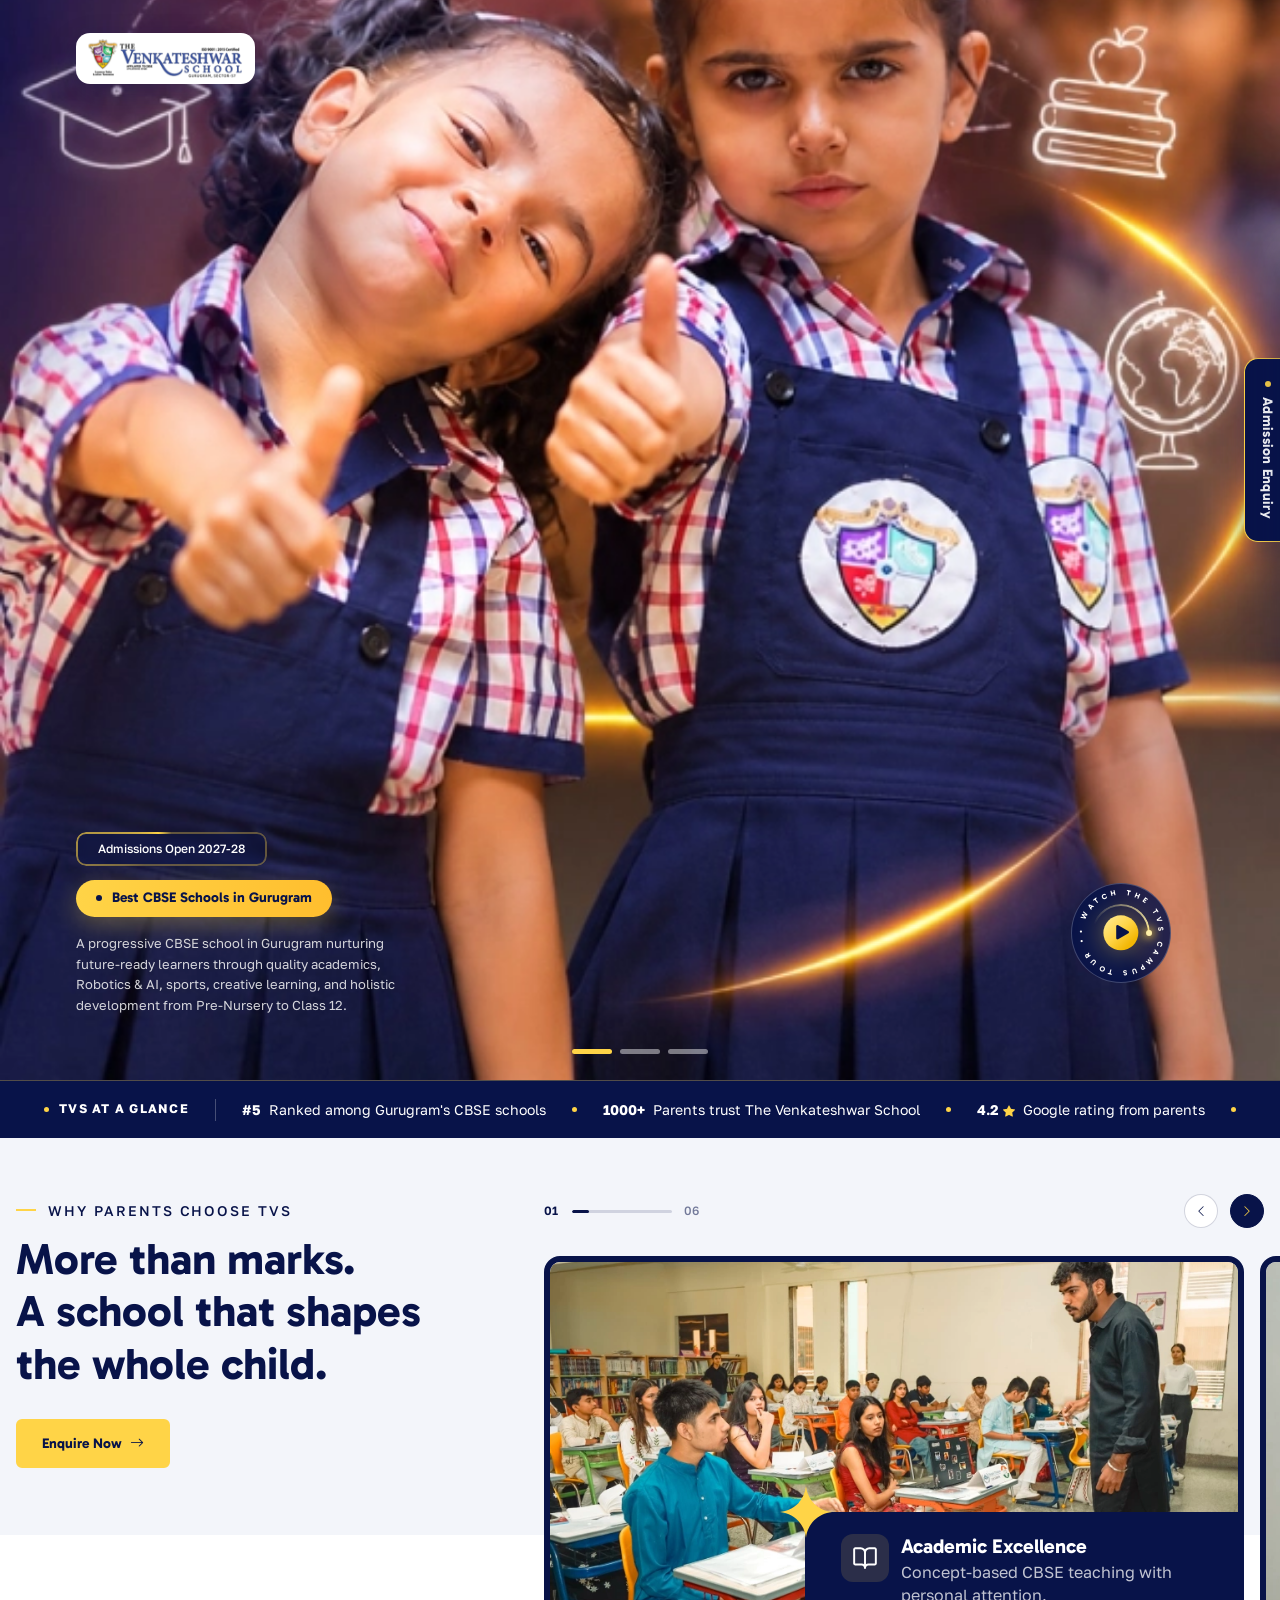
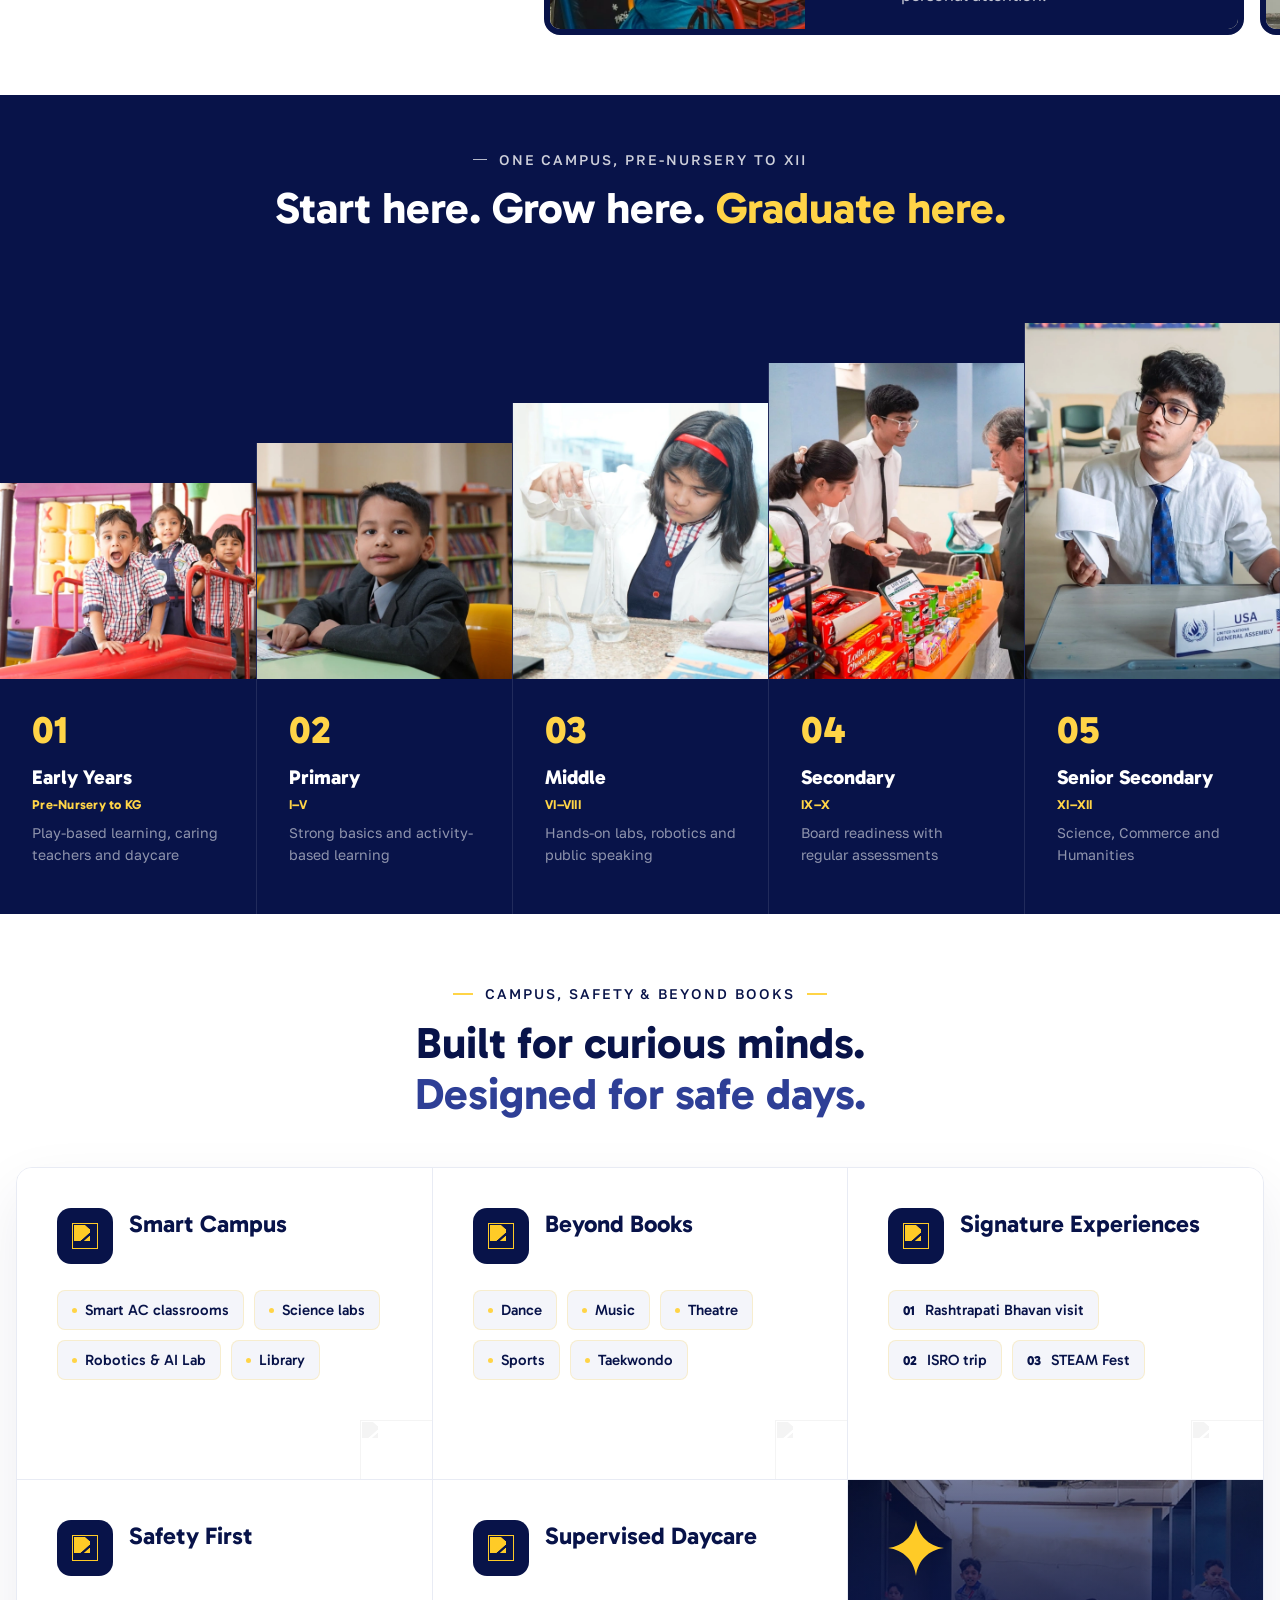
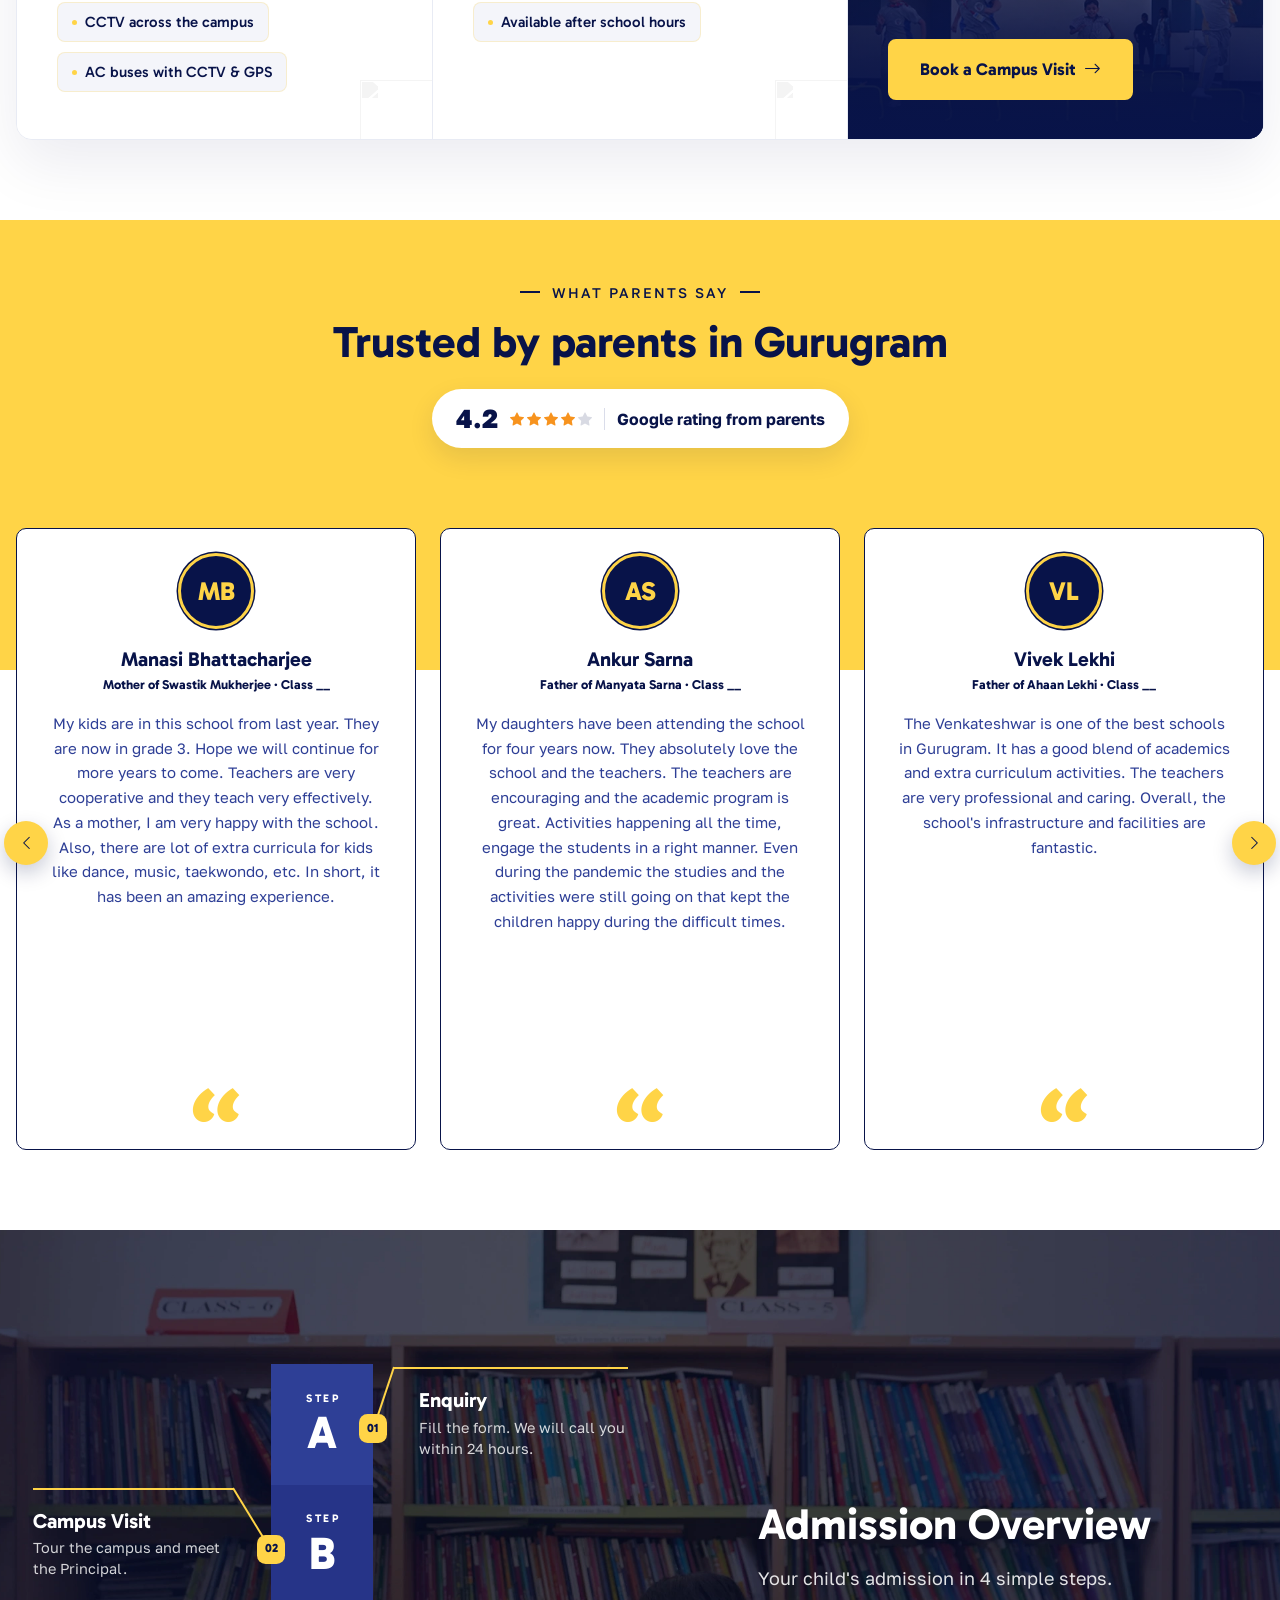
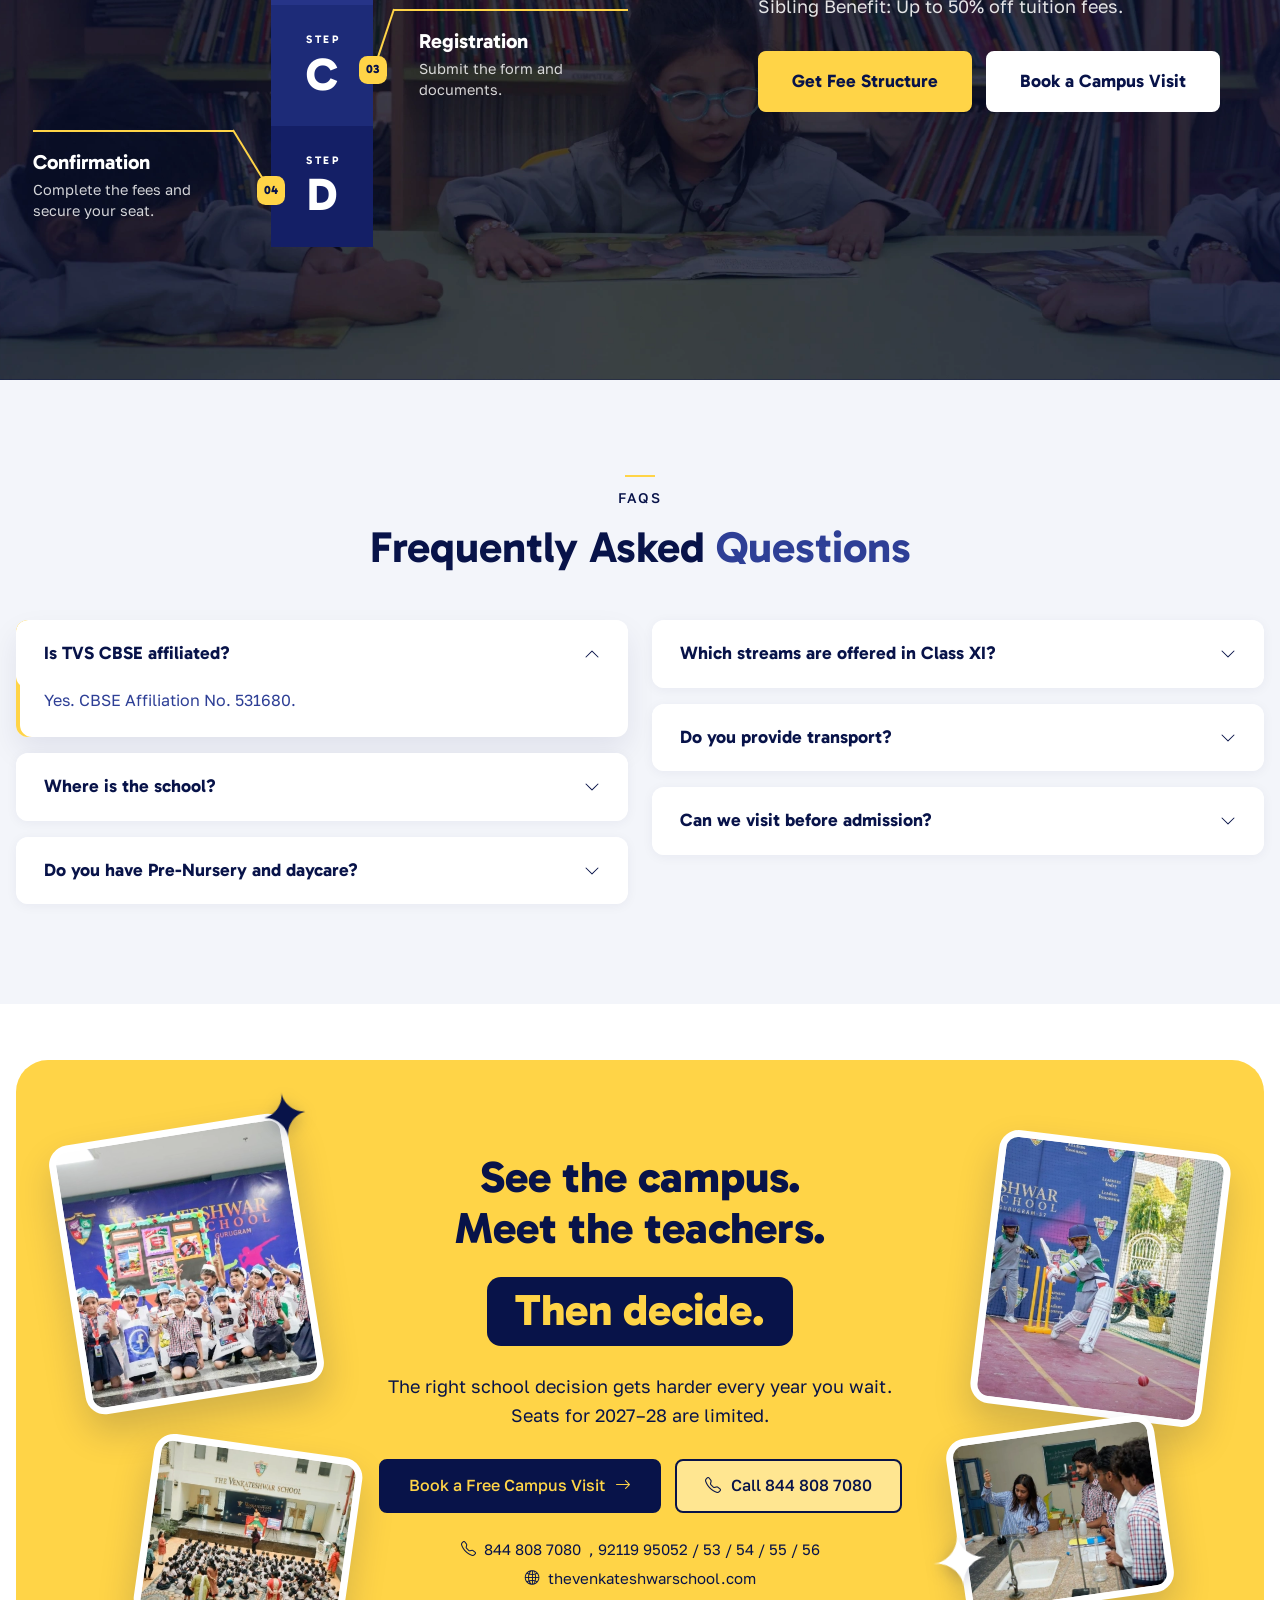
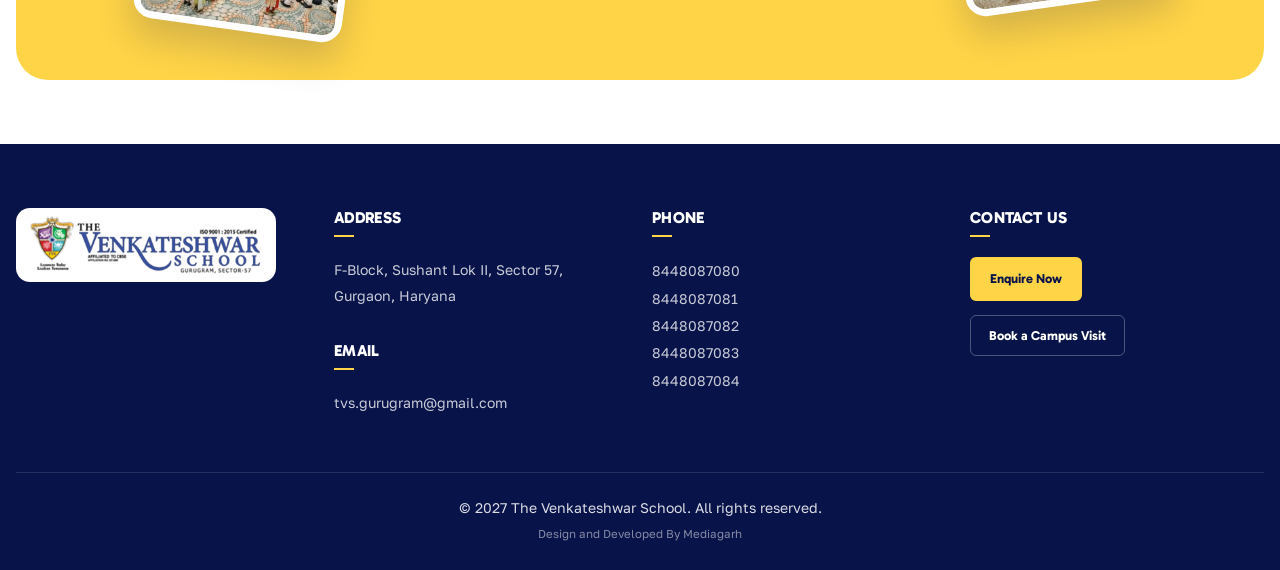
==== index.html @ 8dba1815 "add new changes" ====
<!doctype html>
<html lang="en">
  <head>
    <meta charset="UTF-8" />
    <meta name="viewport" content="width=device-width, initial-scale=1" />

    <!-- ===================== PRIMARY SEO ===================== -->
    <title>Venkateshwar Global School | Pre-Nursery to Class XII | Delhi</title>
    <meta
      name="description"
      content="Venkateshwar Global School offers holistic CBSE education from Pre-Nursery to Class XII in Delhi. World-class campus, experienced faculty, robotics lab, sports, arts and smart classrooms."
    />
    <meta
      name="keywords"
      content="Venkateshwar Global School, CBSE school Delhi, best school Delhi, pre-nursery to class 12, robotics lab school, admission 2025, top school Delhi NCR"
    />
    <meta name="author" content="Venkateshwar Global School" />
    <meta name="robots" content="index, follow" />
    <link rel="canonical" href="https://www.venkateshwarglobalschool.com/" />

    <!-- ===================== OPEN GRAPH (Facebook / WhatsApp / LinkedIn) ===================== -->
    <meta property="og:type" content="website" />
    <meta property="og:site_name" content="Venkateshwar Global School" />
    <meta property="og:title" content="Venkateshwar Global School | Pre-Nursery to Class XII | Delhi" />
    <meta
      property="og:description"
      content="Give your child the best start. Holistic CBSE education, world-class campus and caring teachers — Pre-Nursery to Class XII."
    />
    <meta property="og:url" content="https://www.venkateshwarglobalschool.com/" />
    <meta property="og:image" content="https://www.venkateshwarglobalschool.com/images/og-image.jpg" />
    <meta property="og:image:width" content="1200" />
    <meta property="og:image:height" content="630" />
    <meta property="og:image:alt" content="Venkateshwar Global School campus" />
    <meta property="og:locale" content="en_IN" />

    <!-- ===================== TWITTER CARD ===================== -->
    <meta name="twitter:card" content="summary_large_image" />
    <meta name="twitter:title" content="Venkateshwar Global School | Pre-Nursery to Class XII | Delhi" />
    <meta
      name="twitter:description"
      content="Give your child the best start. Holistic CBSE education, world-class campus and caring teachers — Pre-Nursery to Class XII."
    />
    <meta name="twitter:image" content="https://www.venkateshwarglobalschool.com/images/og-image.jpg" />
    <meta name="twitter:image:alt" content="Venkateshwar Global School campus" />

    <!-- ===================== FAVICON ===================== -->
    <link rel="icon" type="image/x-icon" href="images/favicon.ico" />
    <link rel="shortcut icon" type="image/x-icon" href="images/favicon.ico" />
    <link rel="apple-touch-icon" href="images/favicon.ico" />

    <!-- ===================== THEME & APP META ===================== -->
    <meta name="theme-color" content="#081349" />
    <meta name="msapplication-TileColor" content="#081349" />
    <meta name="application-name" content="Venkateshwar Global School" />

    <!-- ===================== STRUCTURED DATA (JSON-LD) ===================== -->
    <script type="application/ld+json">
      {
        "@context": "https://schema.org",
        "@type": "School",
        "name": "Venkateshwar Global School",
        "description": "Holistic CBSE education from Pre-Nursery to Class XII in Delhi with world-class campus, experienced faculty and modern facilities.",
        "url": "https://www.venkateshwarglobalschool.com/",
        "logo": "https://www.venkateshwarglobalschool.com/images/logo.svg",
        "image": "https://www.venkateshwarglobalschool.com/images/og-image.jpg",
        "address": {
          "@type": "PostalAddress",
          "addressLocality": "Delhi",
          "addressRegion": "Delhi",
          "addressCountry": "IN"
        },
        "telephone": "+918448087080",
        "sameAs": []
      }
    </script>

    <link href="https://cdn.jsdelivr.net/npm/bootstrap@5.3.3/dist/css/bootstrap.min.css" rel="stylesheet" />
    <link href="https://cdn.jsdelivr.net/npm/bootstrap-icons@1.11.3/font/bootstrap-icons.min.css" rel="stylesheet" />
    <link href="https://cdn.jsdelivr.net/npm/swiper@11.1.14/swiper-bundle.min.css" rel="stylesheet" />
    <link
      href="https://fonts.googleapis.com/css2?family=Gabarito:wght@400;500;600;700;800&family=Golos+Text:wght@400;500;600;700&display=swap"
      rel="stylesheet"
    />
    <link rel="stylesheet" href="css/style.css" />
  </head>
  <body>
    <!-- =========================================================
     HERO
========================================================== -->
    <section class="hero" id="top">
      <div class="hero-stage">
        <!-- background slider : fade + zoom-out -->
        <div class="swiper hero-swiper">
          <div class="swiper-wrapper">
            <div class="swiper-slide">
              <picture>
                <source media="(max-width: 991px)" srcset="images/mobile-img-1.webp" />
                <img
                  class="hero-slide-img"
                  src="images/slider-img-1-hero.webp"
                  alt="Two smiling students giving a thumbs up"
                  fetchpriority="high"
                />
              </picture>
            </div>
            <div class="swiper-slide">
              <picture>
                <source media="(max-width: 991px)" srcset="images/mobile-img-2.webp" />
                <img
                  class="hero-slide-img"
                  src="images/slider-img-2-hero.webp"
                  alt="Students learning in the classroom"
                />
              </picture>
            </div>
            <div class="swiper-slide">
              <picture>
                <source media="(max-width: 991px)" srcset="images/mobile-img-3.webp" />
                <img class="hero-slide-img" src="images/slider-img-3-hero.webp" alt="Students on the school campus" />
              </picture>
            </div>
          </div>
        </div>
        <!-- logo -->
        <a href="#top" class="hero-logo" aria-label="The Venkateshwar School">
          <img src="images/logo.svg" alt="The Venkateshwar School, Gurugram Sector 57" />
        </a>

        <!-- fixed play button : rotating text + rotating gold orbit ring -->
        <button
          type="button"
          class="hero-watch"
          data-bs-toggle="modal"
          data-bs-target="#tourModal"
          aria-label="Watch the TVS campus tour"
        >
          <svg class="hero-watch-ring" viewBox="0 0 150 150" aria-hidden="true">
            <defs><path id="watchPath" d="M75 75m-58 0a58 58 0 1 1 116 0a58 58 0 1 1 -116 0" /></defs>
            <text>
              <textPath href="#watchPath" textLength="354" lengthAdjust="spacing">
                • WATCH THE TVS CAMPUS TOUR •
              </textPath>
            </text>
          </svg>
          <span class="hero-watch-orbit" aria-hidden="true"></span>
          <span class="hero-watch-btn"><i class="bi bi-play-fill"></i></span>
        </button>

        <div class="hero-inner">
          <!-- slider indicators -->
          <div class="hero-dots" aria-label="Slider indicators"></div>

          <!-- fixed content (never changes) -->
          <div class="hero-fixed">
            <span class="hero-adm">Admissions Open 2027-28</span>
            <h1 class="hero-badge"><i></i>Best CBSE Schools in Gurugram</h1>
            <script>
              (function () {
                var params = new URLSearchParams(window.location.search);
                var keyword = params.get('utm_keyword');
                if (keyword) {
                  document.querySelector('.hero-badge').textContent = decodeURIComponent(keyword);
                }
              })();
            </script>
            <p class="hero-para">
              A progressive CBSE school in Gurugram nurturing future-ready learners through quality academics, Robotics
              &amp; AI, sports, creative learning, and holistic development from Pre-Nursery to Class 12.
            </p>
          </div>
        </div>

        <!-- enquiry form : fixed side panel on desktop, navy-bg block on mobile (outside hero-stage) -->
      </div>

      <!-- enquiry form -->
      <div class="px-3 px-lg-0 pb-4 pb-lg-0">
        <aside class="enq" id="enq" aria-label="Admission enquiry">
          <button type="button" class="enq-tab" id="enqTab" aria-expanded="false" aria-controls="enqPanel">
            Admission Enquiry
          </button>
          <div class="enq-panel" id="enqPanel">
            <h2 class="enq-title">Admission Enquiry</h2>
            <p class="enq-sub">Admissions open for 2027-28. We will call you within 24 hours.</p>
            <form class="enq-form" id="enqForm">
              <label class="visually-hidden" for="eName">Parent's name</label>
              <input
                id="eName"
                name="name"
                type="text"
                class="enq-input"
                placeholder="Parent's name"
                autocomplete="name"
                required
              />
              <label class="visually-hidden" for="ePhone">Mobile number</label>
              <input
                id="ePhone"
                name="phone"
                type="tel"
                class="enq-input"
                placeholder="Mobile number"
                inputmode="numeric"
                pattern="[0-9]{10}"
                maxlength="10"
                autocomplete="tel-national"
                required
              />
              <label class="visually-hidden" for="eEmail">Email</label>
              <input
                id="eEmail"
                name="email"
                type="email"
                class="enq-input"
                placeholder="Email (optional)"
                autocomplete="email"
              />
              <label class="visually-hidden" for="eClass">Class applying for</label>
              <select id="eClass" name="class" class="enq-input" required>
                <option value="" selected disabled>Class applying for</option>
                <option>Pre-Nursery</option>
                <option>Nursery</option>
                <option>KG</option>
                <option>Class I–V</option>
                <option>Class VI–VIII</option>
                <option>Class IX–X</option>
                <option>Class XI–XII</option>
              </select>
              <button type="submit" class="btn btn-lp enq-submit">
                Submit Enquiry <i class="bi bi-arrow-right"></i>
              </button>
              <p class="enq-msg" id="enqMsg" hidden>Thank you! Our team will call you shortly.</p>
            </form>
          </div>
        </aside>
      </div>

      <!-- TVS at a glance bar -->
      <div class="hero-glance">
        <div class="glance-track">
          <ul class="glance-list">
            <li class="g-label"><i class="g-dot"></i>TVS at a glance</li>
            <li class="g-sep" aria-hidden="true"></li>
            <li><b>#5</b> Ranked among Gurugram's CBSE schools</li>
            <li class="g-dot" aria-hidden="true"></li>
            <li><b>1000+</b> Parents trust The Venkateshwar School</li>
            <li class="g-dot" aria-hidden="true"></li>
            <li>
              <b>4.2 <i class="bi bi-star-fill"></i></b> Google rating from parents
            </li>
            <li class="g-dot" aria-hidden="true"></li>
          </ul>
          <ul class="glance-list glance-clone" aria-hidden="true">
            <li class="g-label"><i class="g-dot"></i>TVS at a glance</li>
            <li class="g-sep"></li>
            <li><b>#5</b> Ranked among Gurugram's CBSE schools</li>
            <li class="g-dot"></li>
            <li><b>1000+</b> Parents trust The Venkateshwar School</li>
            <li class="g-dot"></li>
            <li>
              <b>4.2 <i class="bi bi-star-fill"></i></b> Google rating from parents
            </li>
            <li class="g-dot"></li>
          </ul>
        </div>
      </div>
    </section>

    <section class="why-sec overflow-hidden">
      <div class="lp-container">
        <div class="row g-0 why-row">
          <div class="col-12 why-text-col">
            <span class="eyebrow">Why parents choose TVS</span>
            <h2 class="why-title">
              More than marks.<br />A school that shapes<br class="d-none d-lg-block" />
              the whole child.
            </h2>
            <a href="#enquire" class="btn btn-lp" data-open-enq>Enquire Now <i class="bi bi-arrow-right"></i></a>
          </div>

          <div class="col-12 why-slider-col">
            <div class="why-controls">
              <div class="why-progress">
                <span class="cur" id="whyCur">01</span>
                <span class="pg-track"><span class="pg-fill" id="whyFill"></span></span>
                <span class="tot" id="whyTot">06</span>
              </div>
              <div class="why-arrows">
                <button class="why-arrow prev" aria-label="Previous"><i class="bi bi-chevron-left"></i></button>
                <button class="why-arrow next" aria-label="Next"><i class="bi bi-chevron-right"></i></button>
              </div>
            </div>

            <div class="swiper why-swiper">
              <div class="swiper-wrapper">
                <div class="swiper-slide">
                  <article class="why-card">
                    <img src="images/slider-img-1.webp" class="bg-img-slider" alt="Academic Excellence" />
                    <div class="why-cap">
                      <img src="images/Sparkle.svg" alt="" class="why-sparkle" aria-hidden="true" />
                      <span class="why-ico"><img src="images/slider-icon-1.svg" alt="" /></span>
                      <div>
                        <h3>Academic Excellence</h3>
                        <p>Concept-based CBSE teaching with personal attention.</p>
                      </div>
                    </div>
                  </article>
                </div>

                <div class="swiper-slide">
                  <article class="why-card">
                    <img src="images/slider-img-2.webp" class="bg-img-slider" alt="Experiential Learning" />
                    <div class="why-cap">
                      <img src="images/Sparkle.svg" alt="" class="why-sparkle" aria-hidden="true" />
                      <span class="why-ico"><img src="images/slider-icon-2.svg" alt="" /></span>
                      <div>
                        <h3>Experiential Learning</h3>
                        <p>Labs, science fairs and trips to ISRO and Rashtrapati Bhavan.</p>
                      </div>
                    </div>
                  </article>
                </div>

                <div class="swiper-slide">
                  <article class="why-card">
                    <img src="images/slider-img-3.webp" class="bg-img-slider" alt="Holistic Development" />
                    <div class="why-cap">
                      <img src="images/Sparkle.svg" alt="" class="why-sparkle" aria-hidden="true" />
                      <span class="why-ico"><img src="images/slider-icon-3.svg" alt="" /></span>
                      <div>
                        <h3>Holistic Development</h3>
                        <p>Arts, sports and life skills, with 100% participation.</p>
                      </div>
                    </div>
                  </article>
                </div>

                <div class="swiper-slide">
                  <article class="why-card">
                    <img src="images/slider-img-4.webp" class="bg-img-slider" alt="Value Education" />
                    <div class="why-cap">
                      <img src="images/Sparkle.svg" alt="" class="why-sparkle" aria-hidden="true" />
                      <span class="why-ico"><img src="images/slider-icon-4.svg" alt="" /></span>
                      <div>
                        <h3>Value Education</h3>
                        <p>Culture Connect Classes bring Indian values and traditions to life.</p>
                      </div>
                    </div>
                  </article>
                </div>

                <div class="swiper-slide">
                  <article class="why-card">
                    <img src="images/slider-img-5.webp" class="bg-img-slider" alt="Robotics and Technology" />
                    <div class="why-cap">
                      <img src="images/Sparkle.svg" alt="" class="why-sparkle" aria-hidden="true" />
                      <span class="why-ico"><img src="images/slider-icon-5.svg" alt="" /></span>
                      <div>
                        <h3>Robotics &amp; Technology</h3>
                        <p>Students build, code and create in our Robotics &amp; AI Lab.</p>
                      </div>
                    </div>
                  </article>
                </div>

                <div class="swiper-slide">
                  <article class="why-card">
                    <img src="images/slider-img-6.webp" class="bg-img-slider" alt="Future Ready" />
                    <div class="why-cap">
                      <img src="images/Sparkle.svg" alt="" class="why-sparkle" aria-hidden="true" />
                      <span class="why-ico"><img src="images/slider-icon-6.svg" alt="" /></span>
                      <div>
                        <h3>Future Ready</h3>
                        <p>Stream guidance with NEET, JEE &amp; CUET support.</p>
                      </div>
                    </div>
                  </article>
                </div>
              </div>
            </div>
          </div>
        </div>
      </div>
    </section>

    <section class="campus-sec overflow-hidden">
      <div class="campus-head">
        <span class="eyebrow">One campus, Pre-Nursery to XII</span>
        <h2 class="campus-title">Start here. Grow here. <span>Graduate here.</span></h2>
      </div>

      <div class="row g-0 row-cols-1 row-cols-sm-2 row-cols-md-3 row-cols-lg-5 align-items-end m-0 row-min-hight-box">
        <div class="col step">
          <div class="step-media">
            <div class="step-img"><img src="images/graduate-img-1.webp" alt="Early Years" /></div>
          </div>
          <div class="step-body">
            <span class="step-no">01</span>
            <h3 class="step-title">Early Years</h3>
            <span class="step-tag">Pre-Nursery to KG</span>
            <p class="step-desc">Play-based learning, caring teachers and daycare</p>
          </div>
        </div>

        <div class="col step">
          <div class="step-media">
            <div class="step-img"><img src="images/graduate-img-2.webp" alt="Primary" /></div>
          </div>
          <div class="step-body">
            <span class="step-no">02</span>
            <h3 class="step-title">Primary</h3>
            <span class="step-tag">I–V</span>
            <p class="step-desc">Strong basics and activity-based learning</p>
          </div>
        </div>

        <div class="col step">
          <div class="step-media">
            <div class="step-img"><img src="images/graduate-img-3.webp" alt="Middle" /></div>
          </div>
          <div class="step-body">
            <span class="step-no">03</span>
            <h3 class="step-title">Middle</h3>
            <span class="step-tag">VI–VIII</span>
            <p class="step-desc">Hands-on labs, robotics and public speaking</p>
          </div>
        </div>

        <div class="col step">
          <div class="step-media">
            <div class="step-img"><img src="images/graduate-img-4.webp" alt="Secondary" /></div>
          </div>
          <div class="step-body">
            <span class="step-no">04</span>
            <h3 class="step-title">Secondary</h3>
            <span class="step-tag">IX–X</span>
            <p class="step-desc">Board readiness with regular assessments</p>
          </div>
        </div>

        <div class="col step">
          <div class="step-media">
            <div class="step-img"><img src="images/graduate-img-5.webp" alt="Senior Secondary" /></div>
          </div>
          <div class="step-body">
            <span class="step-no">05</span>
            <h3 class="step-title">Senior Secondary</h3>
            <span class="step-tag">XI–XII</span>
            <p class="step-desc">Science, Commerce and Humanities</p>
          </div>
        </div>
      </div>
    </section>

    <section class="fx-sec overflow-hidden">
      <div class="lp-container">
        <div class="sec-head">
          <span class="eyebrow center">Campus, Safety &amp; Beyond Books</span>
          <h2 class="sec-title">Built for curious minds. <span>Designed for safe days.</span></h2>
        </div>

        <div class="fx-wrap">
          <div class="row g-0 fx-grid">
            <div class="col-12 col-md-6 col-lg-4">
              <div class="fx-cell">
                <div class="fx-head">
                  <span class="fx-icon"
                    ><img
                      class="ico-ph"
                      src="https://cdn.jsdelivr.net/npm/bootstrap-icons@1.11.3/icons/display.svg"
                      alt=""
                  /></span>
                  <h3 class="fx-title">Smart Campus</h3>
                </div>
                <div class="fx-chips">
                  <span class="fx-chip">Smart AC classrooms</span>
                  <span class="fx-chip">Science labs</span>
                  <span class="fx-chip">Robotics &amp; AI Lab</span>
                  <span class="fx-chip">Library</span>
                </div>
                <img class="fx-wm" src="https://cdn.jsdelivr.net/npm/bootstrap-icons@1.11.3/icons/display.svg" alt="" />
              </div>
            </div>

            <div class="col-12 col-md-6 col-lg-4">
              <div class="fx-cell">
                <div class="fx-head">
                  <span class="fx-icon"
                    ><img
                      class="ico-ph"
                      src="https://cdn.jsdelivr.net/npm/bootstrap-icons@1.11.3/icons/music-note-beamed.svg"
                      alt=""
                  /></span>
                  <h3 class="fx-title">Beyond Books</h3>
                </div>
                <div class="fx-chips">
                  <span class="fx-chip">Dance</span>
                  <span class="fx-chip">Music</span>
                  <span class="fx-chip">Theatre</span>
                  <span class="fx-chip">Sports</span>
                  <span class="fx-chip">Taekwondo</span>
                </div>
                <img
                  class="fx-wm"
                  src="https://cdn.jsdelivr.net/npm/bootstrap-icons@1.11.3/icons/music-note-beamed.svg"
                  alt=""
                />
              </div>
            </div>

            <div class="col-12 col-md-6 col-lg-4">
              <div class="fx-cell">
                <div class="fx-head">
                  <span class="fx-icon"
                    ><img
                      class="ico-ph"
                      src="https://cdn.jsdelivr.net/npm/bootstrap-icons@1.11.3/icons/stars.svg"
                      alt=""
                  /></span>
                  <h3 class="fx-title">Signature Experiences</h3>
                </div>
                <div class="fx-chips">
                  <span class="fx-chip num"><b>01</b> Rashtrapati Bhavan visit</span>
                  <span class="fx-chip num"><b>02</b> ISRO trip</span>
                  <span class="fx-chip num"><b>03</b> STEAM Fest</span>
                </div>
                <img class="fx-wm" src="https://cdn.jsdelivr.net/npm/bootstrap-icons@1.11.3/icons/stars.svg" alt="" />
              </div>
            </div>

            <div class="col-12 col-md-6 col-lg-4">
              <div class="fx-cell">
                <div class="fx-head">
                  <span class="fx-icon"
                    ><img
                      class="ico-ph"
                      src="https://cdn.jsdelivr.net/npm/bootstrap-icons@1.11.3/icons/shield-check.svg"
                      alt=""
                  /></span>
                  <h3 class="fx-title">Safety First</h3>
                </div>
                <div class="fx-chips">
                  <span class="fx-chip">CCTV across the campus</span>
                  <span class="fx-chip">AC buses with CCTV &amp; GPS</span>
                </div>
                <img
                  class="fx-wm"
                  src="https://cdn.jsdelivr.net/npm/bootstrap-icons@1.11.3/icons/shield-check.svg"
                  alt=""
                />
              </div>
            </div>

            <div class="col-12 col-md-6 col-lg-4">
              <div class="fx-cell">
                <div class="fx-head">
                  <span class="fx-icon"
                    ><img
                      class="ico-ph"
                      src="https://cdn.jsdelivr.net/npm/bootstrap-icons@1.11.3/icons/clock.svg"
                      alt=""
                  /></span>
                  <h3 class="fx-title">Supervised Daycare</h3>
                </div>
                <div class="fx-chips">
                  <span class="fx-chip">Available after school hours</span>
                </div>
                <img class="fx-wm" src="https://cdn.jsdelivr.net/npm/bootstrap-icons@1.11.3/icons/clock.svg" alt="" />
              </div>
            </div>

            <div class="col-12 col-md-6 col-lg-4">
              <div class="fx-cta">
                <img class="fx-cta-bg" src="images/cell-card-bg.webp" alt="" />
                <img class="fx-star ico-ph" src="images/Sparkle.svg" alt="" />
                <a href="#enquire" class="btn btn-lp" data-open-enq
                  >Book a Campus Visit <i class="bi bi-arrow-right"></i
                ></a>
              </div>
            </div>
          </div>
        </div>
      </div>
    </section>

    <section class="tm-sec overflow-hidden">
      <div class="lp-container">
        <div class="sec-head">
          <span class="eyebrow center dark">What parents say</span>
          <h2 class="sec-title">Trusted by parents in Gurugram</h2>
          <div class="tm-rating golos-fonts">
            <span class="score">4.2</span>
            <span class="stars"
              ><i class="bi bi-star-fill"></i><i class="bi bi-star-fill"></i><i class="bi bi-star-fill"></i
              ><i class="bi bi-star-fill"></i><i class="bi bi-star-fill off"></i
            ></span>
            <span class="sep"></span>
            <span>Google rating from parents</span>
          </div>
        </div>

        <div class="tm-wrap">
          <button class="tm-arrow prev" aria-label="Previous review"><i class="bi bi-chevron-left"></i></button>
          <button class="tm-arrow next" aria-label="Next review"><i class="bi bi-chevron-right"></i></button>

          <div class="swiper tm-swiper">
            <div class="swiper-wrapper">
              <div class="swiper-slide">
                <article class="tm-card">
                  <span class="tm-avatar">MB</span>
                  <h3 class="tm-name">Manasi Bhattacharjee</h3>
                  <p class="tm-role">Mother of Swastik Mukherjee · Class __</p>
                  <p class="tm-text">
                    My kids are in this school from last year. They are now in grade 3. Hope we will continue for more
                    years to come. Teachers are very cooperative and they teach very effectively. As a mother, I am very
                    happy with the school. Also, there are lot of extra curricula for kids like dance, music, taekwondo,
                    etc. In short, it has been an amazing experience.
                  </p>
                  <span class="tm-quote"></span>
                </article>
              </div>

              <div class="swiper-slide">
                <article class="tm-card">
                  <span class="tm-avatar">AS</span>
                  <h3 class="tm-name">Ankur Sarna</h3>
                  <p class="tm-role">Father of Manyata Sarna · Class __</p>
                  <p class="tm-text">
                    My daughters have been attending the school for four years now. They absolutely love the school and
                    the teachers. The teachers are encouraging and the academic program is great. Activities happening
                    all the time, engage the students in a right manner. Even during the pandemic the studies and the
                    activities were still going on that kept the children happy during the difficult times.
                  </p>
                  <span class="tm-quote"></span>
                </article>
              </div>

              <div class="swiper-slide">
                <article class="tm-card">
                  <span class="tm-avatar">VL</span>
                  <h3 class="tm-name">Vivek Lekhi</h3>
                  <p class="tm-role">Father of Ahaan Lekhi · Class __</p>
                  <p class="tm-text">
                    The Venkateshwar is one of the best schools in Gurugram. It has a good blend of academics and extra
                    curriculum activities. The teachers are very professional and caring. Overall, the school's
                    infrastructure and facilities are fantastic.
                  </p>
                  <span class="tm-quote"></span>
                </article>
              </div>
              <div class="swiper-slide">
                <article class="tm-card">
                  <span class="tm-avatar">MB</span>
                  <h3 class="tm-name">Madhusmita Behera</h3>
                  <p class="tm-role">Mother of Bhaswat Behera</p>
                  <p class="tm-text">
                    When we were looking for a school for our son, the first thing we were looking for was the caring
                    environment – a school where our kid can get adequate attention, love and care. We found these at
                    The Venkateshwar School (TVS), Gurugram, Sector 57. Three years has passed, and our son is enjoying
                    the study environment at TVS – credit goes to the teachers and the management of the school. TVS’s
                    proximity to our residence is also an added advantage.
                  </p>
                  <span class="tm-quote"></span>
                </article>
              </div>
              <div class="swiper-slide">
                <article class="tm-card">
                  <span class="tm-avatar">SO</span>
                  <h3 class="tm-name">Dr. Shivani Oberoi</h3>
                  <p class="tm-role">Mother of Devarsh Oberoi</p>
                  <p class="tm-text">
                    My son is studying in this school from last 2 years. Really appreciate all the efforts made by the
                    principal, the teachers and all the staff members. They give there cent percent. A dedicated team.
                    They are sincere and well equipped. I do not find a need to arrange for extra tuitions for my son as
                    teachers make the concept so easy for the children to understand. Thank you for everything you are
                    doing for the welfare of the children. All the best. I am a very satisfied parent. Highly recommend
                    this school. For them education and overall personality development of each student is everything.
                  </p>
                  <span class="tm-quote"></span>
                </article>
              </div>
              <div class="swiper-slide">
                <article class="tm-card">
                  <span class="tm-avatar">RK</span>
                  <h3 class="tm-name">Rajni Kaushik</h3>
                  <p class="tm-role">Mother of Kanishk Kaushik</p>
                  <p class="tm-text">
                    I am very much satisfied with the school and the staff. Teachers are holding their responsibility
                    very firmly and my child is very happy and friendly with all his subject teachers and his class
                    teacher. Parents are always welcomed with open hearts be it over the phone or during a physical
                    visit to the school. Thanks, TVS and all the teachers for developing my child morally,
                    intellectually and physically.
                  </p>
                  <span class="tm-quote"></span>
                </article>
              </div>
            </div>
          </div>
        </div>
      </div>
    </section>

    <section class="adm-sec overflow-hidden" id="admission">
      <div class="lp-container">
        <div class="row align-items-center gy-5">
          <!-- step diagram -->
          <div class="col-12 col-lg-7">
            <div class="sd">
              <div class="sd-step">
                <div class="sd-block">
                  <small>STEP</small><b>A</b>
                  <span class="sd-badge">01</span>
                </div>
                <div class="sd-label">
                  <h3>Enquiry</h3>
                  <p>Fill the form. We will call you within 24 hours.</p>
                </div>
              </div>

              <div class="sd-step">
                <div class="sd-block">
                  <small>STEP</small><b>B</b>
                  <span class="sd-badge">02</span>
                </div>
                <div class="sd-label">
                  <h3>Campus Visit</h3>
                  <p>Tour the campus and meet the Principal.</p>
                </div>
              </div>

              <div class="sd-step">
                <div class="sd-block">
                  <small>STEP</small><b>C</b>
                  <span class="sd-badge">03</span>
                </div>
                <div class="sd-label">
                  <h3>Registration</h3>
                  <p>Submit the form and documents.</p>
                </div>
              </div>

              <div class="sd-step">
                <div class="sd-block">
                  <small>STEP</small><b>D</b>
                  <span class="sd-badge">04</span>
                </div>
                <div class="sd-label">
                  <h3>Confirmation</h3>
                  <p>Complete the fees and secure your seat.</p>
                </div>
              </div>
            </div>
          </div>

          <!-- text -->
          <div class="col-12 col-lg-5">
            <div class="adm-text">
              <h2 class="adm-title">Admission Overview</h2>
              <p>
                Your child's admission in 4 simple steps.<br />
                Sibling Benefit: Up to 50% off tuition fees.
              </p>
              <div class="adm-btns">
                <a href="#enquire" class="btn btn-lp btn-xl" data-open-enq>Get Fee Structure</a>
                <a href="#enquire" class="btn btn-lp btn-lp-white btn-xl" data-open-enq>Book a Campus Visit</a>
              </div>
            </div>
          </div>
        </div>
      </div>
    </section>

    <section class="faq-sec overflow-hidden" id="faq">
      <div class="lp-container">
        <div class="sec-head">
          <span class="eyebrow stack">FAQs</span>
          <h2 class="sec-title">Frequently Asked <span>Questions</span></h2>
        </div>

        <div class="row g-3 g-lg-4 align-items-start">
          <!-- left column -->
          <div class="col-12 col-lg-6">
            <div class="accordion faq-acc" id="faqLeft">
              <div class="accordion-item">
                <h3 class="accordion-header">
                  <button
                    class="accordion-button"
                    type="button"
                    data-bs-toggle="collapse"
                    data-bs-target="#faq1"
                    aria-expanded="true"
                    aria-controls="faq1"
                  >
                    Is TVS CBSE affiliated?
                  </button>
                </h3>
                <div id="faq1" class="accordion-collapse collapse show" data-bs-parent="#faqLeft">
                  <div class="accordion-body">Yes. CBSE Affiliation No. 531680.</div>
                </div>
              </div>

              <div class="accordion-item">
                <h3 class="accordion-header">
                  <button
                    class="accordion-button collapsed"
                    type="button"
                    data-bs-toggle="collapse"
                    data-bs-target="#faq2"
                    aria-expanded="false"
                    aria-controls="faq2"
                  >
                    Where is the school?
                  </button>
                </h3>
                <div id="faq2" class="accordion-collapse collapse" data-bs-parent="#faqLeft">
                  <div class="accordion-body">F-Block, Sushant Lok, Sector 57, Gurugram, near Hong Kong Bazar.</div>
                </div>
              </div>

              <div class="accordion-item">
                <h3 class="accordion-header">
                  <button
                    class="accordion-button collapsed"
                    type="button"
                    data-bs-toggle="collapse"
                    data-bs-target="#faq3"
                    aria-expanded="false"
                    aria-controls="faq3"
                  >
                    Do you have Pre-Nursery and daycare?
                  </button>
                </h3>
                <div id="faq3" class="accordion-collapse collapse" data-bs-parent="#faqLeft">
                  <div class="accordion-body">
                    Yes. We offer Pre-Nursery, Nursery and KG, with daycare after school hours.
                  </div>
                </div>
              </div>
            </div>
          </div>

          <!-- right column -->
          <div class="col-12 col-lg-6">
            <div class="accordion faq-acc" id="faqRight">
              <div class="accordion-item">
                <h3 class="accordion-header">
                  <button
                    class="accordion-button collapsed"
                    type="button"
                    data-bs-toggle="collapse"
                    data-bs-target="#faq4"
                    aria-expanded="false"
                    aria-controls="faq4"
                  >
                    Which streams are offered in Class XI?
                  </button>
                </h3>
                <div id="faq4" class="accordion-collapse collapse" data-bs-parent="#faqRight">
                  <div class="accordion-body">Science, Commerce and Humanities.</div>
                </div>
              </div>

              <div class="accordion-item">
                <h3 class="accordion-header">
                  <button
                    class="accordion-button collapsed"
                    type="button"
                    data-bs-toggle="collapse"
                    data-bs-target="#faq5"
                    aria-expanded="false"
                    aria-controls="faq5"
                  >
                    Do you provide transport?
                  </button>
                </h3>
                <div id="faq5" class="accordion-collapse collapse" data-bs-parent="#faqRight">
                  <div class="accordion-body">Yes. AC buses with CCTV and GPS cover Sector 57 and nearby areas.</div>
                </div>
              </div>

              <div class="accordion-item">
                <h3 class="accordion-header">
                  <button
                    class="accordion-button collapsed"
                    type="button"
                    data-bs-toggle="collapse"
                    data-bs-target="#faq6"
                    aria-expanded="false"
                    aria-controls="faq6"
                  >
                    Can we visit before admission?
                  </button>
                </h3>
                <div id="faq6" class="accordion-collapse collapse" data-bs-parent="#faqRight">
                  <div class="accordion-body">Yes. Book a free campus visit using the form.</div>
                </div>
              </div>
            </div>
          </div>
        </div>
      </div>
    </section>

    <section class="cta-sec overflow-hidden" id="enquire">
      <div class="lp-container">
        <div class="cta-card">
          <!-- photos (decorative, rotated) -->
          <figure class="cta-photo cta-p1">
            <img src="images/campus-img-1.webp" alt="Students celebrating at The Venkateshwar School" />
            <svg class="cta-spark navy" viewBox="0 0 24 24" aria-hidden="true">
              <path d="M12 0C12 6.6 17.4 12 24 12 17.4 12 12 17.4 12 24 12 17.4 6.6 12 0 12 6.6 12 12 6.6 12 0Z" />
            </svg>
          </figure>
          <figure class="cta-photo cta-p2">
            <img src="images/campus-img-2.webp" alt="School assembly" />
          </figure>
          <figure class="cta-photo cta-p3">
            <img src="images/campus-img-3.webp" alt="Students playing cricket" />
          </figure>
          <figure class="cta-photo cta-p4">
            <img src="images/campus-img-4.webp" alt="Students in the science lab" />
            <svg class="cta-spark white" viewBox="0 0 24 24" aria-hidden="true">
              <path d="M12 0C12 6.6 17.4 12 24 12 17.4 12 12 17.4 12 24 12 17.4 6.6 12 0 12 6.6 12 12 6.6 12 0Z" />
            </svg>
          </figure>

          <!-- content -->
          <div class="cta-content">
            <h2 class="cta-title">See the campus.<br />Meet the teachers.</h2>
            <span class="cta-pill">Then decide.</span>
            <p class="cta-text">
              The right school decision gets harder every year you wait.<br class="d-none d-md-block" />
              Seats for 2027–28 are limited.
            </p>

            <div class="cta-btns">
              <a href="#enquire" class="btn btn-navy" data-open-enq
                >Book a Free Campus Visit <i class="bi bi-arrow-right"></i
              ></a>
              <a href="tel:+918448087080" class="btn btn-ghost"><i class="bi bi-telephone"></i> Call 844 808 7080</a>
            </div>

            <ul class="cta-contact">
              <li>
                <i class="bi bi-telephone"></i>
                <a href="tel:+918448087080">844 808 7080</a>, 92119 95052 / 53 / 54 / 55 / 56
              </li>
              <li>
                <i class="bi bi-globe2"></i>
                <a href="https://thevenkateshwarschool.com" target="_blank" rel="noopener">thevenkateshwarschool.com</a>
              </li>
            </ul>
          </div>
        </div>
      </div>
    </section>

    <footer class="ft overflow-hidden">
      <div class="lp-container">
        <div class="row gy-5 gx-lg-4 ft-row">
          <!-- logo -->
          <div class="col-12 col-md-6 col-lg-3">
            <a href="#" class="ft-logo" aria-label="The Venkateshwar School">
              <img src="images/logo.svg" alt="The Venkateshwar School, Gurugram Sector 57" />
            </a>
          </div>

          <!-- address + email -->
          <div class="col-12 col-md-6 col-lg-3">
            <div class="ft-block">
              <h3 class="ft-title">Address</h3>
              <p class="ft-text">F-Block, Sushant Lok II, Sector 57,<br />Gurgaon, Haryana</p>
            </div>
            <div class="ft-block">
              <h3 class="ft-title">Email</h3>
              <p class="ft-text"><a href="mailto:tvs.gurugram@gmail.com">tvs.gurugram@gmail.com</a></p>
            </div>
          </div>

          <!-- phone -->
          <div class="col-12 col-md-6 col-lg-3">
            <div class="ft-block">
              <h3 class="ft-title">Phone</h3>
              <ul class="ft-list">
                <li><a href="tel:+918448087080">8448087080</a></li>
                <li><a href="tel:+918448087081">8448087081</a></li>
                <li><a href="tel:+918448087082">8448087082</a></li>
                <li><a href="tel:+918448087083">8448087083</a></li>
                <li><a href="tel:+918448087084">8448087084</a></li>
              </ul>
            </div>
          </div>

          <!-- contact -->
          <div class="col-12 col-md-6 col-lg-3">
            <div class="ft-block">
              <h3 class="ft-title">Contact Us</h3>
              <div class="ft-btns">
                <a href="#enquire" class="btn btn-lp btn-ft" data-open-enq>Enquire Now</a>
                <a href="#enquire" class="btn btn-lp btn-ft btn-ft-line" data-open-enq>Book a Campus Visit</a>
              </div>
            </div>
          </div>
        </div>

        <div class="ft-bottom">
          <p class="ft-copy">&copy; 2027 The Venkateshwar School. All rights reserved.</p>
          <p class="ft-dev">Design and Developed By Mediagarh</p>
        </div>
      </div>
    </footer>

    <script src="https://cdn.jsdelivr.net/npm/bootstrap@5.3.3/dist/js/bootstrap.bundle.min.js"></script>
    <script src="https://cdn.jsdelivr.net/npm/swiper@11.1.14/swiper-bundle.min.js"></script>
    <script>
      const pad = (n) => String(n).padStart(2, '0');
      const total = document.querySelectorAll('.why-swiper .swiper-slide').length;
      const cur = document.getElementById('whyCur');
      const fill = document.getElementById('whyFill');
      document.getElementById('whyTot').textContent = pad(total);

      const whySwiper = new Swiper('.why-swiper', {
        slidesPerView: 'auto',
        spaceBetween: 16,
        loop: true,
        loopAdditionalSlides: 3,
        speed: 800,
        grabCursor: true,
        navigation: { nextEl: '.why-arrow.next', prevEl: '.why-arrow.prev' },
        on: {
          init(s) {
            update(s);
          },
          slideChange(s) {
            update(s);
          },
        },
      });

      function update(s) {
        const i = s.realIndex;
        cur.textContent = pad(i + 1);
        fill.style.width = ((i + 1) / total) * 100 + '%';
      }
    </script>
    <script>
      /* Testimonial swiper : infinite + autoplay */
      (function () {
        const wrapper = document.querySelector('.tm-swiper .swiper-wrapper');
        const originals = [...wrapper.children];
        if (originals.length < 6) originals.forEach((el) => wrapper.appendChild(el.cloneNode(true)));

        new Swiper('.tm-swiper', {
          slidesPerView: 1,
          spaceBetween: 24,
          loop: true,
          speed: 800,
          grabCursor: true,
          autoplay: { delay: 3500, disableOnInteraction: false, pauseOnMouseEnter: true },
          navigation: { nextEl: '.tm-arrow.next', prevEl: '.tm-arrow.prev' },
          breakpoints: {
            768: { slidesPerView: 2 },
            992: { slidesPerView: 3 },
          },
        });
      })();
    </script>
    <script>
      /* HERO : fade slider, synced text, enquiry panel, video modal */
      (function () {
        const texts = [...document.querySelectorAll('.hero-text')];
        const setActive = (i) => texts.forEach((t, k) => t.classList.toggle('is-active', k === i));

        new Swiper('.hero-swiper', {
          effect: 'fade',
          fadeEffect: { crossFade: true },
          speed: 1200,
          rewind: true,
          grabCursor: true,
          autoplay: { delay: 6000, disableOnInteraction: false },
          pagination: { el: '.hero-dots', clickable: true, bulletClass: 'hero-dot', bulletActiveClass: 'is-active' },
          on: {
            init(s) {
              setActive(s.activeIndex);
            },
            slideChange(s) {
              setActive(s.activeIndex);
            },
          },
        });

        /* enquiry panel : auto open on hero, auto close on scroll (desktop only) */
        const hero = document.querySelector('.hero');
        const enq = document.getElementById('enq');
        const tab = document.getElementById('enqTab');
        const panel = document.getElementById('enqPanel');
        const desktop = window.matchMedia('(min-width: 992px)');
        let isOpen = false;

        function setOpen(v) {
          isOpen = v;
          enq.classList.toggle('is-open', v);
          tab.setAttribute('aria-expanded', String(v));
          panel.inert = desktop.matches && !v;
        }
        tab.addEventListener('click', () => setOpen(!isOpen));

        /* open panel (desktop) or scroll to form (mobile) on any [data-open-enq] button */
        document.querySelectorAll('[data-open-enq]').forEach((btn) => {
          btn.addEventListener('click', (e) => {
            e.preventDefault();
            if (desktop.matches) {
              /* desktop: open the side panel */
              setOpen(true);
              panel.querySelector('input, select, textarea, button')?.focus();
            } else {
              /* mobile/tablet: scroll to the inline enquiry form */
              enq.scrollIntoView({ behavior: 'smooth', block: 'start' });
              setTimeout(() => {
                panel.querySelector('input, select, textarea, button')?.focus();
              }, 500);
            }
          });
        });
        new IntersectionObserver(
          ([e]) => {
            if (desktop.matches) setOpen(e.isIntersecting);
          },
          { threshold: 0.5 },
        ).observe(hero);
        desktop.addEventListener('change', () => setOpen(desktop.matches ? isOpen : false));
        setOpen(false);

        /* ── Enquiry form → Google Sheet via Apps Script ── */
        const APPSCRIPT_URL =
          'https://script.google.com/macros/s/AKfycbxrUD2CHBkBwyDMKIqm7jSrh4i-ko1hJh__mT_-hO6Q7NNfVAYuH8CuYEtcqJeITDkqgg/exec';

        const form = document.getElementById('enqForm');
        const msg = document.getElementById('enqMsg');
        const submit = form.querySelector('.enq-submit');

        form.addEventListener('submit', async (e) => {
          e.preventDefault();

          const name = form.querySelector('#eName').value.trim();
          const phone = form.querySelector('#ePhone').value.trim();
          const email = form.querySelector('#eEmail').value.trim();
          const cls = form.querySelector('#eClass').value;

          /* loading state */
          submit.disabled = true;
          submit.innerHTML = '<span class="spinner-border spinner-border-sm me-2" role="status"></span>Submitting…';

          try {
            await fetch(APPSCRIPT_URL, {
              method: 'POST',
              mode: 'no-cors' /* Apps Script requires no-cors */,
              headers: { 'Content-Type': 'application/json' },
              body: JSON.stringify({
                name,
                email,
                mobile: phone,
                class: cls,
                pageUrl: window.location.href,
              }),
            });
          } catch (_) {
            /* no-cors fetch always resolves — network errors are silent */
          }

          /* redirect to thank-you page with URL params */
          const p = new URLSearchParams({ name, email, mobile: phone });
          window.location.href = 'thank-you.html?' + p.toString();
        });
      })();
    </script>
  </body>
</html>
---- css/style.css ----
/* =========================================================
   GLOBAL
========================================================= */
:root {
  --navy: #081349;
  --yellow: #ffd447;
  --blue: #2e3f96;
  --soft: #f3f5fa;
  --container: 1320px;
  --bleed: calc(max(0px, (100vw - (var(--container) + 32px)) / 2) + 16px);
  --f-yellow: brightness(0) saturate(100%) invert(84%) sepia(45%) saturate(1000%) hue-rotate(335deg) brightness(105%);
  --f-navy: brightness(0) saturate(100%) invert(7%) sepia(60%) saturate(3000%) hue-rotate(225deg) brightness(90%);
}
html {
  scroll-behavior: smooth;
}
body {
  font-family: 'Gabarito', sans-serif;
  color: var(--navy);
  overflow-x: hidden;
  background: #fff;
}
.golos-fonts {
  font-family: 'Golos Text', sans-serif;
}

.lp-container {
  width: 100%;
  max-width: calc(var(--container) + 32px);
  margin-inline: auto;
  padding-inline: 16px;
}

.eyebrow {
  display: inline-flex;
  align-items: center;
  gap: 12px;
  font-family: 'Golos Text', sans-serif;
  font-size: 14px;
  font-weight: 500;
  letter-spacing: 0.14em;
  text-transform: uppercase;
}
.eyebrow::before {
  content: '';
  width: 20px;
  height: 2px;
  background: var(--yellow);
  flex: none;
}
.eyebrow.center::after {
  content: '';
  width: 20px;
  height: 2px;
  background: var(--yellow);
  flex: none;
}
.eyebrow.dark::before,
.eyebrow.dark::after {
  background: var(--navy);
}
.eyebrow.stack {
  flex-direction: column;
  gap: 10px;
}
.eyebrow.stack::before {
  width: 30px;
}

.btn-lp {
  --bs-btn-padding-x: 24px;
  --bs-btn-padding-y: 12px;
  display: inline-flex;
  align-items: center;
  gap: 8px;
  background: var(--yellow);
  color: var(--navy);
  border: 2px solid var(--yellow);
  font-weight: 700;
  font-size: 14px;
  border-radius: 6px;
  transition: 0.3s ease;
}
.btn-lp i {
  transition: transform 0.3s ease;
}
.btn-lp:hover {
  background: var(--navy);
  border-color: var(--navy);
  color: var(--yellow);
  box-shadow: 0 10px 24px rgba(8, 19, 73, 0.25);
  transform: translateY(-2px);
}
.btn-lp:hover i {
  transform: translateX(4px);
}
.btn-lp.btn-xl {
  padding: 15px 32px;
  font-size: 18px;
  border-radius: 8px;
}
.btn-lp-white {
  background: #fff;
  border-color: #fff;
  color: var(--navy);
}
.btn-lp-white:hover {
  background: var(--yellow);
  border-color: var(--yellow);
  color: var(--navy);
}

.sec-head {
  text-align: center;
  margin-bottom: 48px;
}
.sec-head .eyebrow {
  color: var(--navy);
  margin-bottom: 14px;
}
.sec-title {
  font-size: 44px;
  line-height: 1.15;
  font-weight: 700;
  color: var(--navy);
  margin: 0;
}
.sec-title span {
  display: block;
  color: var(--blue);
}

.ico-ph {
  filter: var(--f-yellow);
}

/* =========================================================
   SECTION 1 : WHY PARENTS CHOOSE
========================================================= */
.why-sec {
  position: relative;
  padding: 56px 0 56px;
  overflow-x: clip;
  background: linear-gradient(to bottom, var(--soft) 0, var(--soft) calc(100% - 160px), #fff calc(100% - 160px));
}
.why-sec .eyebrow {
  color: var(--navy);
  margin-bottom: 12px;
}
.why-title {
  font-size: 44px;
  line-height: 1.2;
  font-weight: 700;
  color: var(--navy);
  margin-bottom: 28px;
}

.why-controls {
  display: flex;
  align-items: center;
  justify-content: space-between;
  gap: 16px;
  margin-bottom: 24px;
  padding-right: var(--bleed);
}
.why-progress {
  display: flex;
  align-items: center;
  gap: 12px;
  font-family: 'Golos Text', sans-serif;
  font-size: 12px;
  font-weight: 600;
}
.why-progress .cur {
  color: var(--navy);
  min-width: 16px;
}
.why-progress .tot {
  color: rgba(8, 19, 73, 0.55);
  font-weight: 500;
}
.pg-track {
  position: relative;
  width: 100px;
  height: 3px;
  border-radius: 3px;
  background: rgba(8, 19, 73, 0.15);
  overflow: hidden;
}
.pg-fill {
  position: absolute;
  inset: 0 auto 0 0;
  width: 0;
  background: var(--navy);
  border-radius: 3px;
  transition: width 0.6s cubic-bezier(0.4, 0, 0.2, 1);
}

.why-arrows {
  display: flex;
  gap: 12px;
}
.why-arrow {
  width: 34px;
  height: 34px;
  border-radius: 50%;
  display: grid;
  place-items: center;
  cursor: pointer;
  border: 1px solid rgba(8, 19, 73, 0.18);
  background: #fff;
  color: var(--navy);
  font-size: 12px;
  padding: 0;
  transition: 0.3s ease;
}
.why-arrow.next {
  background: var(--navy);
  border-color: var(--navy);
  color: var(--yellow);
}
.why-arrow:hover {
  background: var(--navy);
  border-color: var(--navy);
  color: var(--yellow);
  transform: scale(1.1);
  box-shadow: 0 8px 18px rgba(8, 19, 73, 0.25);
}
.why-arrow.next:hover {
  background: var(--yellow);
  border-color: var(--yellow);
  color: var(--navy);
}

.why-slider-col {
  min-width: 0;
}
.why-swiper {
  overflow: hidden;
  padding: 4px 0;
}
.why-swiper .swiper-slide {
  width: 700px;
  height: auto;
}
.why-card {
  position: relative;
  height: 100%;
  border: 6px solid var(--navy);
  border-radius: 16px;
  overflow: hidden;
  background: var(--navy);
  aspect-ratio: 824/446;
  transition:
    box-shadow 0.4s ease,
    transform 0.4s ease;
}
.why-card .bg-img-slider {
  width: 100%;
  height: 100%;
  object-fit: cover;
  display: block;
  transition: transform 0.7s ease;
}
.why-card:hover {
  transform: translateY(-4px);
}
.why-card:hover img {
  transform: scale(1.06);
}
.why-cap {
  position: absolute;
  right: 0;
  bottom: 0;
  width: 63%;
  min-width: 230px;
  display: flex;
  gap: 12px;
  align-items: flex-start;
  padding: 22px 36px;
  background: var(--navy);
  color: #fff;
  border-top-left-radius: 14px;
}
.why-ico {
  width: 48px;
  height: 48px;
  border-radius: 12px;
  background: rgba(255, 212, 71, 0.14);
  display: grid;
  place-items: center;
  flex: none;
  font-size: 20px;
  color: #fff;
  transition: 0.3s ease;
}
.why-ico img {
  width: 26px;
  height: 26px;
  object-fit: contain;
  filter: brightness(0) invert(1);
  transition: filter 0.3s ease;
}
.why-card:hover .why-ico {
  background: var(--yellow);
  color: var(--navy);
}
.why-card:hover .why-ico img {
  filter: brightness(0);
}
.why-sparkle {
  position: absolute;
  top: -26px;
  left: -25px;
  pointer-events: none;
  width: 52px;
  height: 52px;
}
.why-cap h3 {
  font-size: 20px;
  font-weight: 700;
  margin: 0 0 3px;
  line-height: 1.2;
}
.why-cap p {
  font-family: 'Golos Text', sans-serif;
  font-size: 16px;
  line-height: 1.45;
  margin: 0;
  color: rgba(255, 255, 255, 0.75);
}

/* =========================================================
   SECTION 2 : ONE CAMPUS (FULL WIDTH STAIRCASE)
========================================================= */
.campus-sec {
  --u: calc(min(100vw, 1920px) / 100);
  background: var(--navy);
  color: #fff;
  padding: 48px 0 0;
  overflow: hidden;
}
.campus-head {
  text-align: center;
  padding: 0 16px;
  margin-bottom: 24px;
  position: relative;
  z-index: 1;
}
.campus-head .eyebrow {
  color: rgba(255, 255, 255, 0.8);
  font-size: 14px;
  margin-bottom: 12px;
}
.campus-head .eyebrow::before {
  width: 14px;
  height: 1px;
  background: rgba(255, 255, 255, 0.7);
}
.campus-title {
  font-size: 44px;
  font-weight: 700;
  margin: 0;
  line-height: 1.2;
}
.campus-title span {
  color: var(--yellow);
}

.step {
  --h: 230px;
  --lift: 24px;
  position: relative;
  border-left: 1px solid rgba(255, 255, 255, 0.1);
  display: flex;
  flex-direction: column;
  justify-content: flex-end;
}
.step-media {
  position: relative;
  height: var(--h);
}
.step-img {
  position: absolute;
  left: 0;
  right: 0;
  bottom: 0;
  height: 100%;
  overflow: hidden;
  border-bottom: 4px solid transparent;
  transition:
    height 0.55s cubic-bezier(0.4, 0, 0.2, 1),
    border-color 0.35s ease;
}
.step-img img {
  width: 100%;
  height: 100%;
  object-fit: cover;
  display: block;
  transform-origin: bottom center;
  transition: transform 0.8s cubic-bezier(0.4, 0, 0.2, 1);
}
.step-body {
  padding: 24px 20px 40px;
}
.step-no {
  font-size: 48px;
  font-weight: 800;
  line-height: 1;
  color: var(--yellow);
  margin-bottom: 16px;
  display: block;
}
.step-title {
  font-size: 28px;
  font-weight: 800;
  margin: 0 0 6px;
  color: #fff;
  transition: color 0.3s ease;
}
.step-tag {
  display: block;
  font-size: 16px;
  font-weight: 700;
  color: var(--yellow);
  margin-bottom: 8px;
  letter-spacing: 0.02em;
}
.step-desc {
  font-family: 'Golos Text', sans-serif;
  font-size: 16px;
  line-height: 1.55;
  color: rgba(255, 255, 255, 0.55);
  margin: 0;
  max-width: 210px;
}

/* =========================================================
   SECTION 3 : BUILT FOR CURIOUS MINDS (feature grid)
========================================================= */
.fx-sec {
  padding: 64px 0 80px;
  background: #fff;
}
.fx-wrap {
  border: 1px solid #e8ebf4;
  border-radius: 16px;
  overflow: hidden;
  background: #fff;
  box-shadow: 0 24px 60px rgba(8, 19, 73, 0.08);
}
.fx-wrap .fx-grid {
  margin-right: -1px;
  margin-bottom: -1px;
}
.fx-cell {
  position: relative;
  height: 100%;
  padding: 40px;
  overflow: hidden;
  background: #fff;
  border-right: 1px solid #e8ebf4;
  border-bottom: 1px solid #e8ebf4;
  transition: background 0.45s ease;
}
.fx-head {
  display: flex;
  align-items: flex-start;
  gap: 16px;
  margin-bottom: 26px;
  position: relative;
  z-index: 2;
}
.fx-icon {
  width: 56px;
  height: 56px;
  border-radius: 14px;
  background: var(--navy);
  display: grid;
  place-items: center;
  flex: none;
  transition:
    background 0.4s ease,
    transform 0.4s ease;
}
.fx-icon img {
  width: 26px;
  height: 26px;
  object-fit: contain;
  transition: filter 0.4s ease;
}
.fx-title {
  font-size: 24px;
  font-weight: 700;
  line-height: 1.2;
  color: var(--navy);
  margin: 2px 0 0;
  transition: color 0.4s ease;
}
.fx-chips {
  display: flex;
  flex-wrap: wrap;
  gap: 10px;
  position: relative;
  z-index: 2;
}
.fx-chip {
  display: inline-flex;
  align-items: center;
  gap: 8px;
  padding: 10px 14px;
  border-radius: 8px;
  font-size: 15px;
  font-weight: 500;
  line-height: 1.2;
  color: var(--navy);
  background: #f4f5fa;
  border: 1px solid #ffd44740;
  transition: 0.4s ease;
}
.fx-chip::before {
  content: '';
  width: 5px;
  height: 5px;
  border-radius: 50%;
  background: var(--yellow);
  flex: none;
}
.fx-chip b {
  font-size: 13px;
  font-weight: 800;
  margin-right: 2px;
}
.fx-chip.num::before {
  display: none;
}
.fx-wm {
  position: absolute;
  right: -58px;
  bottom: -71px;
  width: 130px;
  height: 130px;
  object-fit: contain;
  opacity: 0.04;
  filter: brightness(0);
  transition: 0.6s ease;
  pointer-events: none;
  z-index: 1;
}

.fx-cell:hover {
  background: var(--navy);
}
.fx-cell:hover .fx-title {
  color: #fff;
}
.fx-cell:hover .fx-icon {
  background: var(--yellow);
  transform: translateY(-3px) rotate(-4deg);
}
.fx-cell:hover .fx-icon img {
  filter: var(--f-navy);
}
.fx-cell:hover .fx-chip {
  background: rgba(255, 255, 255, 0.08);
  border-color: rgba(255, 255, 255, 0.16);
  color: #fff;
}
.fx-cell:hover .fx-wm {
  opacity: 0.09;
  filter: brightness(0) invert(1);
  transform: scale(1.1) rotate(-6deg);
}

.fx-cta {
  position: relative;
  height: 100%;
  min-height: 262px;
  overflow: hidden;
  background: var(--navy);
  display: flex;
  flex-direction: column;
  justify-content: space-between;
  padding: 40px;
}
.fx-cta-bg {
  position: absolute;
  inset: 0;
  width: 100%;
  height: 100%;
  object-fit: cover;
  transition: transform 0.9s ease;
}
.fx-cta::after {
  content: '';
  position: absolute;
  inset: 0;
  background: linear-gradient(to top, rgba(8, 19, 73, 0.95) 0, rgba(8, 19, 73, 0.55) 55%, rgba(8, 19, 73, 0.35) 100%);
}
.fx-star {
  position: relative;
  z-index: 2;
  width: 56px;
  height: 56px;
  object-fit: contain;
  transition: transform 0.8s ease;
}
.fx-cta .btn-lp {
  position: relative;
  z-index: 2;
  align-self: flex-start;
  padding: 16px 30px;
  font-size: 17px;
  border-radius: 8px;
}
.fx-cta:hover .fx-cta-bg {
  transform: scale(1.08);
}
.fx-cta:hover .fx-star {
  transform: rotate(90deg) scale(1.15);
}

/* =========================================================
   SECTION 4 : TRUSTED BY PARENTS (testimonial swiper)
========================================================= */
.tm-sec {
  padding: 56px 0 80px;
  background: linear-gradient(to bottom, var(--yellow) 0, var(--yellow) 450px, #fff 300px);
}
.tm-sec .sec-head {
  margin-bottom: 0;
}
.tm-sec .sec-title span {
  display: inline;
  color: inherit;
}
.tm-rating {
  display: inline-flex;
  align-items: center;
  gap: 12px;
  margin-top: 22px;
  padding: 10px 24px;
  border-radius: 50px;
  background: #fff;
  box-shadow: 0 10px 26px rgba(8, 19, 73, 0.1);
  font-size: 16px;
  font-weight: 700;
  color: var(--navy);
}
.tm-rating .score {
  font-size: 26px;
  font-weight: 800;
}
.tm-rating .stars {
  display: flex;
  gap: 3px;
  color: #f7931e;
  font-size: 14px;
}
.tm-rating .stars .off {
  color: #d8dae3;
}
.tm-rating .sep {
  width: 1px;
  height: 22px;
  background: #daddea;
}

.tm-wrap {
  position: relative;
  margin-top: 80px;
}
.tm-swiper {
  overflow: hidden;
  padding: 12px 2px 20px;
  margin: -12px -2px -20px;
}
.tm-swiper .swiper-slide {
  height: auto;
}
.tm-card {
  height: 100%;
  display: flex;
  flex-direction: column;
  align-items: center;
  text-align: center;
  padding: 24px 32px 24px;
  background: #fff;
  border: 1.5px solid var(--navy);
  border-radius: 10px;
  transition:
    transform 0.4s ease,
    box-shadow 0.4s ease;
}
.tm-avatar {
  width: 76px;
  height: 76px;
  border-radius: 50%;
  display: grid;
  place-items: center;
  margin-bottom: 18px;
  background: var(--navy);
  color: var(--yellow);
  border: 3px solid var(--yellow);
  box-shadow: 0 0 0 1.5px var(--navy);
  font-size: 26px;
  font-weight: 800;
  transition: 0.4s ease;
}
.tm-name {
  font-size: 20px;
  font-weight: 700;
  color: var(--navy);
  margin: 0 0 4px;
}
.tm-role {
  font-size: 13px;
  font-weight: 700;
  color: var(--navy);
  margin: 0 0 16px;
}
.tm-text {
  font-family: 'Golos Text', sans-serif;
  font-size: 15px;
  line-height: 1.65;
  color: var(--blue);
  margin: 0 0 24px;
}
.tm-quote {
  margin-top: auto;
  height: 44px;
  font-size: 96px;
  line-height: 0.9;
  font-weight: 800;
  color: var(--yellow);
  transition: transform 0.4s ease;
}
.tm-quote::before {
  content: '\201C';
}
.tm-card:hover {
  transform: translateY(-8px);
  box-shadow: 0 22px 44px rgba(8, 19, 73, 0.16);
}
.tm-card:hover .tm-avatar {
  background: var(--yellow);
  color: var(--navy);
  border-color: var(--navy);
  box-shadow: none;
}
.tm-card:hover .tm-quote {
  transform: scale(1.15);
}

.tm-arrow {
  position: absolute;
  top: 50%;
  z-index: 5;
  width: 44px;
  height: 44px;
  margin-top: -22px;
  border: 0;
  border-radius: 50%;
  display: grid;
  place-items: center;
  background: var(--yellow);
  color: var(--navy);
  font-size: 15px;
  cursor: pointer;
  box-shadow: 0 8px 20px rgba(8, 19, 73, 0.22);
  transition: 0.3s ease;
}
.tm-arrow.prev {
  left: -12px;
}
.tm-arrow.next {
  right: -12px;
}
.tm-arrow:hover {
  background: var(--navy);
  color: var(--yellow);
  transform: scale(1.1);
}

/* =========================================================
   SECTION 5 : ADMISSION OVERVIEW
========================================================= */
.adm-sec {
  --k: 1;
  position: relative;
  padding: 90px 0;
  overflow: hidden;
  color: #fff;
  background: var(--navy) url('../images/admission-section-bg.webp') center / cover no-repeat;
}

.sd {
  --bw: calc(var(--k) * 120px);
  --bh: calc(var(--k) * 142px);
  --side: calc(var(--k) * 300px);
  display: flex;
  flex-direction: column;
  width: max-content;
  max-width: 100%;
}
.sd-step {
  position: relative;
  display: grid;
  grid-template-columns: var(--side) var(--bw) var(--side);
  grid-template-rows: var(--bh);
  height: var(--bh);
}
.sd-block {
  grid-column: 2;
  grid-row: 1;
  position: relative;
  display: flex;
  flex-direction: column;
  align-items: center;
  justify-content: center;
  color: #fff;
  transition:
    background 0.4s ease,
    color 0.4s ease;
}
.sd-block small {
  font-size: calc(var(--k) * 13px);
  font-weight: 700;
  letter-spacing: 0.22em;
  margin-right: -0.22em;
  line-height: 1;
  margin-bottom: calc(var(--k) * 8px);
}
.sd-block b {
  font-size: calc(var(--k) * 54px);
  font-weight: 800;
  line-height: 1;
}
.sd-step:nth-child(1) .sd-block {
  background: #2e3f96;
}
.sd-step:nth-child(2) .sd-block {
  background: #263488;
}
.sd-step:nth-child(3) .sd-block {
  background: #1d2b78;
}
.sd-step:nth-child(4) .sd-block {
  background: #141f66;
}

.sd-badge {
  position: absolute;
  top: calc(var(--k) * 59px);
  left: calc(100% - var(--k) * 17px);
  z-index: 3;
  width: calc(var(--k) * 34px);
  height: calc(var(--k) * 34px);
  border-radius: calc(var(--k) * 10px);
  display: grid;
  place-items: center;
  background: var(--yellow);
  color: var(--navy);
  font-size: calc(var(--k) * 14px);
  font-weight: 800;
  transition: 0.4s ease;
}
.sd-step:nth-child(even) .sd-badge {
  left: calc(var(--k) * -17px);
}

.sd-label {
  grid-row: 1;
  position: relative;
  align-self: start;
  padding-top: calc(var(--k) * 16px);
  transition: transform 0.4s ease;
}
.sd-label h3 {
  font-size: calc(var(--k) * 24px);
  font-weight: 700;
  line-height: 1.2;
  margin: 0 0 calc(var(--k) * 6px);
  color: #fff;
  transition: color 0.3s ease;
}
.sd-label p {
  font-family: 'Golos Text', sans-serif;
  font-size: calc(var(--k) * 17px);
  line-height: 1.45;
  margin: 0;
  color: rgba(255, 255, 255, 0.82);
}
.sd-label::before {
  content: '';
  position: absolute;
  top: calc(var(--k) * 4px);
  left: 0;
  right: 0;
  height: 2px;
  background: var(--yellow);
}
.sd-label::after {
  content: '';
  position: absolute;
  top: calc(var(--k) * 4px);
  width: 2px;
  background: var(--yellow);
  transform-origin: top center;
}

.sd-step:nth-child(odd) .sd-label {
  grid-column: 3;
  margin-left: calc(var(--k) * 24px);
  max-width: calc(var(--k) * 276px);
  padding-left: 26px;
  padding-top: 24px;
}
.sd-step:nth-child(odd) .sd-label::after {
  left: 0;
  height: calc(var(--k) * 76px);
  transform: rotate(18.4deg);
}
.sd-step:nth-child(even) .sd-label {
  grid-column: 1;
  justify-self: end;
  margin-right: calc(var(--k) * 44px);
  padding-top: 24px;
  width: calc(var(--k) * 236px);
}
.sd-step:nth-child(even) .sd-label::after {
  right: 0;
  height: calc(var(--k) * 84px);
  transform: rotate(-31.4deg);
}

.sd-step:hover .sd-block {
  background: var(--yellow);
  color: var(--navy);
}
.sd-step:hover .sd-badge {
  background: var(--navy);
  color: var(--yellow);
  box-shadow: 0 0 0 2px var(--yellow);
}
.sd-step:hover .sd-label h3 {
  color: var(--yellow);
}
.sd-step:nth-child(odd):hover .sd-label {
  transform: translateX(8px);
}
.sd-step:nth-child(even):hover .sd-label {
  transform: translateX(-8px);
}

.adm-title {
  font-size: clamp(32px, 3.4vw, 44px);
  line-height: 1.15;
  font-weight: 700;
  margin: 0 0 16px;
}
.adm-text p {
  font-family: 'Golos Text', sans-serif;
  font-size: 18px;
  line-height: 1.55;
  color: rgba(255, 255, 255, 0.88);
  margin: 0 0 30px;
}
.adm-btns {
  display: flex;
  flex-wrap: wrap;
  gap: 14px;
}

/* =========================================================
   SECTION 6 : FAQ (Bootstrap accordion)
========================================================= */
.faq-sec {
  padding: 80px 0 100px;
  background: var(--soft);
}
.faq-sec .sec-head {
  margin-bottom: 48px;
}
.faq-sec .sec-title {
  font-size: clamp(30px, 3.4vw, 44px);
}
.faq-sec .sec-title span {
  display: inline;
}

.faq-acc {
  --bs-accordion-btn-icon: url("data:image/svg+xml,%3Csvg xmlns='http://www.w3.org/2000/svg' viewBox='0 0 16 16' fill='%23081349'%3E%3Cpath fill-rule='evenodd' d='M1.646 4.646a.5.5 0 0 1 .708 0L8 10.293l5.646-5.647a.5.5 0 0 1 .708.708l-6 6a.5.5 0 0 1-.708 0l-6-6a.5.5 0 0 1 0-.708z'/%3E%3C/svg%3E");
  --bs-accordion-btn-active-icon: var(--bs-accordion-btn-icon);
  --bs-accordion-btn-icon-width: 16px;
  display: flex;
  flex-direction: column;
  gap: 16px;
}
.faq-acc .accordion-item {
  border: 0;
  border-radius: 12px !important;
  background: #fff;
  overflow: hidden;
  box-shadow: 0 2px 12px rgba(8, 19, 73, 0.05);
  transition:
    box-shadow 0.35s ease,
    transform 0.35s ease;
}
.faq-acc .accordion-item:hover {
  box-shadow: 0 14px 30px rgba(8, 19, 73, 0.1);
  transform: translateY(-2px);
}
.faq-acc .accordion-button {
  gap: 16px;
  padding: 22px 28px;
  background: #fff;
  color: var(--navy);
  font-family: 'Gabarito', sans-serif;
  font-size: 18px;
  font-weight: 700;
  line-height: 1.3;
  box-shadow: none;
  border-radius: 12px !important;
  transition: color 0.3s ease;
}
.faq-acc .accordion-button:hover {
  color: var(--blue);
}
.faq-acc .accordion-button:focus-visible {
  outline: 2px solid var(--yellow);
  outline-offset: -2px;
}
.faq-acc .accordion-button:not(.collapsed) {
  background: #fff;
  color: var(--navy);
  box-shadow: none;
}
.faq-acc .accordion-button::after {
  margin-left: auto;
  transition: transform 0.35s ease;
}
.faq-acc .accordion-item:has(.accordion-button:not(.collapsed)) {
  box-shadow:
    inset 4px 0 0 var(--yellow),
    0 14px 30px rgba(8, 19, 73, 0.08);
}
.faq-acc .accordion-body {
  padding: 0 28px 24px;
  font-family: 'Golos Text', sans-serif;
  font-size: 16px;
  line-height: 1.6;
  color: var(--blue);
}

/* =========================================================
   SECTION 7 : CTA CARD (yellow, rotated photos)
========================================================= */
.cta-sec {
  padding: 56px 0 64px;
  background: #fff;
}
.cta-card {
  position: relative;
  display: flex;
  align-items: center;
  justify-content: center;
  min-height: 620px;
  padding: 64px 26%;
  border-radius: 32px;
  background: var(--yellow);
  text-align: center;
  isolation: isolate;
}

/* ---------- photos ---------- */
.cta-photo {
  --r: 0deg;
  position: absolute;
  z-index: 1;
  margin: 0;
  border: 7px solid #fff;
  border-radius: 20px;
  background: #fff;
  box-shadow: 0 18px 36px rgba(8, 19, 73, 0.18);
  transform: rotate(var(--r));
  transition:
    transform 0.5s cubic-bezier(0.4, 0, 0.2, 1),
    box-shadow 0.5s ease;
}
.cta-photo img {
  display: block;
  width: 100%;
  height: 100%;
  object-fit: cover;
  border-radius: 12px;
}
.cta-photo:hover {
  z-index: 3;
  transform: rotate(0deg) scale(1.06);
  box-shadow: 0 26px 48px rgba(8, 19, 73, 0.28);
}

.cta-p1 {
  --r: -9deg;
  left: 4%;
  top: 11%;
  width: 19.3%;
  aspect-ratio: 155 / 175;
}
.cta-p2 {
  --r: 8deg;
  left: 10.2%;
  top: 62%;
  width: 16.8%;
  aspect-ratio: 135 / 120;
}
.cta-p3 {
  --r: 7deg;
  right: 3.7%;
  top: 13%;
  width: 18.7%;
  aspect-ratio: 150 / 177;
}
.cta-p4 {
  --r: -8deg;
  right: 8%;
  top: 59%;
  width: 16.8%;
  aspect-ratio: 135 / 115;
}

/* ---------- sparkles ---------- */
.cta-spark {
  position: absolute;
  width: 46px;
  height: 46px;
  pointer-events: none;
  filter: drop-shadow(0 4px 8px rgba(8, 19, 73, 0.25));
  transition: transform 0.7s ease;
}
.cta-spark.navy {
  top: -26px;
  right: -30px;
  fill: var(--navy);
}
.cta-spark.white {
  left: -34px;
  top: 52%;
  width: 54px;
  height: 54px;
  fill: #fff;
}
.cta-photo:hover .cta-spark {
  transform: rotate(90deg) scale(1.15);
}

/* ---------- content ---------- */
.cta-content {
  position: relative;
  z-index: 2;
  width: 100%;
}
.cta-title {
  margin: 0;
  font-size: 44px;
  font-weight: 800;
  line-height: 1.15;
  color: var(--navy);
}
.cta-pill {
  display: inline-block;
  margin: 24px 0 26px;
  padding: 8px 28px 10px;
  border-radius: 14px;
  background: var(--navy);
  color: var(--yellow);
  font-size: 44px;
  font-weight: 800;
  line-height: 1.15;
  transition: transform 0.4s ease;
}
.cta-pill:hover {
  transform: scale(1.05) rotate(-1.5deg);
}
.cta-text {
  max-width: 560px;
  margin: 0 auto 30px;
  font-family: 'Golos Text', sans-serif;
  font-size: 18px;
  line-height: 1.6;
  color: var(--navy);
}

.cta-btns {
  display: flex;
  flex-wrap: wrap;
  justify-content: center;
  gap: 14px;
  margin-bottom: 26px;
}
.cta-btns .btn {
  display: inline-flex;
  align-items: center;
  gap: 10px;
  padding: 15px 28px;
  border: 2px solid var(--navy);
  border-radius: 8px;
  font-family: 'Golos Text', sans-serif;
  font-size: 16px;
  font-weight: 500;
  line-height: 1.2;
  transition: 0.3s ease;
}
.cta-btns .btn i {
  transition: transform 0.3s ease;
}
.btn-navy {
  background: var(--navy);
  color: var(--yellow);
}
.btn-navy:hover {
  background: #fff;
  border-color: #fff !important;
  color: var(--navy);
  transform: translateY(-3px);
  box-shadow: 0 12px 26px rgba(8, 19, 73, 0.25);
}
.btn-navy:hover i {
  transform: translateX(5px);
}
.btn-ghost {
  background: rgba(255, 255, 255, 0.4);
  color: var(--navy);
}
.btn-ghost:hover {
  background: var(--navy);
  color: var(--yellow);
  transform: translateY(-3px);
  box-shadow: 0 12px 26px rgba(8, 19, 73, 0.25);
}

.cta-contact {
  display: flex;
  flex-direction: column;
  align-items: center;
  gap: 8px;
  margin: 0;
  padding: 0;
  list-style: none;
  font-family: 'Golos Text', sans-serif;
  font-size: 15px;
  line-height: 1.4;
  color: var(--navy);
}
.cta-contact li {
  display: flex;
  align-items: center;
  justify-content: center;
  flex-wrap: wrap;
  gap: 8px;
}
.cta-contact a {
  color: inherit;
  text-decoration: none;
  transition: opacity 0.3s ease;
}
.cta-contact a:hover {
  text-decoration: underline;
  text-underline-offset: 3px;
}

/* =========================================================
   FOOTER
========================================================= */
.ft {
  padding: 64px 0 0;
  background: var(--navy);
  color: #fff;
}
.ft-logo {
  display: inline-flex;
  align-items: center;
  max-width: 100%;
  padding: 8px 14px;
  border-radius: 14px;
  background: #fff;
  transition:
    transform 0.35s ease,
    box-shadow 0.35s ease;
}
.ft-logo img {
  display: block;
  width: 100%;
  max-width: 300px;
  height: auto;
}

.ft-block + .ft-block {
  margin-top: 32px;
}
.ft-title {
  margin: 0 0 20px;
  font-size: 16px;
  font-weight: 800;
  letter-spacing: 0.02em;
  text-transform: uppercase;
  color: #fff;
}
.ft-title::after {
  content: '';
  display: block;
  width: 20px;
  height: 2px;
  margin-top: 8px;
  background: var(--yellow);
  transition: width 0.4s ease;
}
.ft-block:hover .ft-title::after {
  width: 36px;
}
.ft-text {
  margin: 0;
  font-family: 'Golos Text', sans-serif;
  font-size: 14px;
  line-height: 1.85;
  color: rgba(255, 255, 255, 0.78);
}
.ft-list {
  margin: 0;
  padding: 0;
  list-style: none;
}
.ft-list li {
  font-family: 'Golos Text', sans-serif;
  font-size: 14px;
  line-height: 1.95;
}
.ft a {
  color: rgba(255, 255, 255, 0.78);
  text-decoration: none;
  transition:
    color 0.3s ease,
    padding 0.3s ease;
}
.ft-text a:hover,
.ft-list a:hover {
  color: var(--yellow);
}
.ft-list a:hover {
  padding-left: 6px;
}

.ft-btns {
  display: flex;
  flex-direction: column;
  align-items: flex-start;
  gap: 14px;
}
.btn-ft {
  padding: 10px 18px;
  border-radius: 6px;
  font-size: 13px;
}
.ft a.btn-ft {
  color: var(--navy);
}
.ft a.btn-ft:hover {
  background: var(--yellow);
  border-color: var(--yellow);
  color: var(--navy);
}
.btn-ft-line,
.ft a.btn-ft-line {
  background: transparent;
  border: 1px solid rgba(255, 255, 255, 0.28);
  color: #fff;
}
.btn-ft-line:hover,
.ft a.btn-ft-line:hover {
  background: var(--yellow);
  border-color: var(--yellow);
  color: var(--navy);
}

.ft-bottom {
  margin-top: 56px;
  padding: 24px 0 26px;
  border-top: 1px solid rgba(255, 255, 255, 0.12);
  text-align: center;
}
.ft-copy {
  margin: 0 0 8px;
  font-family: 'Golos Text', sans-serif;
  font-size: 14px;
  color: rgba(255, 255, 255, 0.85);
}
.ft-dev {
  margin: 0;
  font-family: 'Golos Text', sans-serif;
  font-size: 11.5px;
  color: rgba(255, 255, 255, 0.5);
}

/* =========================================================
   HERO
========================================================= */
@property --ang {
  syntax: '<angle>';
  inherits: false;
  initial-value: 0deg;
}
.hero {
  position: relative;
  background: var(--navy);
  color: #fff;
}
.hero-stage {
  position: relative;
  overflow: hidden;
  background: var(--navy);
  height: 1010vh;
  min-height: 890px;
  max-height: 1080px;
  --hp: clamp(24px, 5.9vw, 140px);
}

.hero-swiper {
  position: absolute;
  inset: 0;
  z-index: 1;
}
.hero-swiper .swiper-slide {
  overflow: hidden;
  background: var(--navy);
}
.hero-slide-img {
  width: 100%;
  height: 100%;
  object-fit: cover;
  object-position: bottom left;
  display: block;
  transform: scale(1.04);
  transition: transform 0s linear 1.4s;
}
.hero-swiper .swiper-slide-active .hero-slide-img {
  transform: scale(1);
  transition: transform 8s cubic-bezier(0.2, 0.6, 0.3, 1) 0s;
}

@keyframes hero-spin {
  to {
    transform: rotate(360deg);
  }
}

.hero-logo {
  position: absolute;
  z-index: 6;
  top: clamp(16px, 2.6vw, 44px);
  left: var(--hp);
  width: clamp(140px, 14vw, 260px);
  padding: 6px 12px;
  border-radius: 14px;
  background: #fff;
  box-shadow: 0 10px 28px rgba(8, 19, 73, 0.3);
  transition:
    transform 0.35s ease,
    box-shadow 0.35s ease;
}
.hero-logo img {
  display: block;
  width: 100%;
  height: auto;
}
.hero-logo:hover {
  transform: translateY(-3px);
  box-shadow: 0 16px 34px rgba(8, 19, 73, 0.4);
}

.hero-watch {
  position: absolute;
  z-index: 6;
  right: 8.5%;
  bottom: 9%;
  width: clamp(100px, 7.8vw, 150px);
  aspect-ratio: 1;
  padding: 0;
  border: 1px solid rgba(255, 255, 255, 0.22);
  border-radius: 50%;
  background: rgba(8, 19, 73, 0.85);
  backdrop-filter: blur(4px);
  cursor: pointer;
  transition:
    transform 0.4s ease,
    box-shadow 0.4s ease;
}
.hero-watch:hover {
  transform: scale(1.02);
}

.hero-watch-ring {
  position: absolute;
  inset: 0;
  width: 100%;
  height: 100%;
  animation: hero-spin 16s linear infinite;
}
.hero-watch-ring text {
  fill: #fff;
  font-family: 'Gabarito', sans-serif;
  font-size: 11.5px;
  font-weight: 700;
}

.hero-watch-orbit {
  position: absolute;
  inset: 20.5%;
  border-radius: 50%;
  animation: hero-spin 3.6s linear infinite;
}
.hero-watch-orbit::before {
  content: '';
  position: absolute;
  inset: 0;
  border-radius: 50%;
  padding: max(2px, 3.4%);
  background: conic-gradient(
    from 90deg,
    rgba(255, 211, 70, 0) 0deg,
    rgba(255, 211, 70, 0) 198deg,
    rgba(255, 243, 175, 1) 360deg
  );
  -webkit-mask:
    linear-gradient(#000 0 0) content-box,
    linear-gradient(#000 0 0);
  -webkit-mask-composite: xor;
  mask:
    linear-gradient(#000 0 0) content-box exclude,
    linear-gradient(#000 0 0);
}
.hero-watch-orbit::after {
  content: '';
  position: absolute;
  right: 1.7%;
  top: 50%;
  width: 10.5%;
  height: 10.5%;
  transform: translate(50%, -50%);
  border-radius: 50%;
  background: #fff3b0;
  box-shadow: 0 0 10px 2px rgba(255, 212, 71, 0.95);
}

.hero-watch-btn {
  position: absolute;
  left: 50%;
  top: 50%;
  width: 36%;
  height: 36%;
  transform: translate(-50%, -50%);
  display: grid;
  place-items: center;
  border-radius: 50%;
  background: linear-gradient(135deg, #ffe98f 7.14%, #ffd447 46.43%, #f2b705 78.57%);
  color: var(--navy);
  font-size: clamp(20px, 2vw, 32px);
  filter: drop-shadow(0 0 14px rgba(255, 212, 71, 0.5));
  transition:
    transform 0.3s ease,
    filter 0.3s ease;
}
.hero-watch-btn i {
  margin-left: 3px;
}
.hero-watch:hover .hero-watch-btn {
  transform: translate(-50%, -50%) scale(1.1);
  filter: drop-shadow(0 0 20px rgba(255, 212, 71, 0.85));
}

.hero-inner {
  position: absolute;
  inset: 0;
  display: flex;
  flex-direction: column;
  justify-content: flex-end;
  padding: 0 var(--hp) 64px;
  pointer-events: none;
}
.hero-inner > * {
  pointer-events: auto;
}
.hero-texts {
  position: relative;
  z-index: 5;
  display: grid;
  margin-bottom: clamp(24px, 3.2vw, 56px);
  pointer-events: none;
}
.hero-text {
  grid-area: 1 / 1;
  opacity: 0;
  visibility: hidden;
  transform: translateY(26px);
  transition:
    opacity 0.7s ease,
    transform 0.9s cubic-bezier(0.2, 0.7, 0.2, 1),
    visibility 0s linear 0.7s;
}
.hero-text.is-active {
  opacity: 1;
  visibility: visible;
  transform: none;
  transition-delay: 0.45s, 0.45s, 0s;
}
.hero-heading {
  margin: 0 0 18px;
  font-size: clamp(34px, 3.35vw, 66px);
  font-weight: 800;
  line-height: 1.12;
  color: #fff;
  text-shadow: 0 4px 24px rgba(8, 19, 73, 0.35);
}
.hero-heading span {
  display: block;
  color: var(--yellow);
}
.hero-desc {
  max-width: 28em;
  margin: 0;
  font-family: 'Golos Text', sans-serif;
  font-size: clamp(14px, 1vw, 20px);
  line-height: 1.6;
  color: rgba(255, 255, 255, 0.88);
}

.hero-fixed {
  position: relative;
  z-index: 5;
  display: flex;
  flex-direction: column;
  align-items: flex-start;
}

.hero-adm {
  position: relative;
  display: inline-flex;
  align-items: center;
  padding: 10px 22px;
  margin-bottom: 14px;
  border-radius: 10px;
  background: rgba(8, 19, 73, 0.35);
  backdrop-filter: blur(4px);
  font-family: 'Golos Text', sans-serif;
  font-size: clamp(12px, 0.85vw, 15px);
  font-weight: 500;
  line-height: 1.2;
  color: #fff;
  transition: transform 0.3s ease;
}
.hero-adm::before {
  content: '';
  position: absolute;
  inset: 0;
  padding: 2px;
  border-radius: 10px;
  background: conic-gradient(
    from var(--ang),
    rgba(255, 212, 71, 0.35) 0deg 240deg,
    #ffd447 320deg,
    rgba(255, 212, 71, 0.35) 360deg
  );
  -webkit-mask:
    linear-gradient(#000 0 0) content-box,
    linear-gradient(#000 0 0);
  -webkit-mask-composite: xor;
  mask:
    linear-gradient(#000 0 0) content-box exclude,
    linear-gradient(#000 0 0);
  animation: hero-ang 3.2s linear infinite;
  pointer-events: none;
}
@keyframes hero-ang {
  to {
    --ang: 360deg;
  }
}
.hero-adm:hover {
  transform: translateY(-2px);
}

.hero-badge {
  position: relative;
  display: inline-flex;
  align-items: center;
  gap: 10px;
  overflow: hidden;
  padding: 10px 20px;
  margin-bottom: 16px;
  border-radius: 999px;
  background: linear-gradient(90deg, #ffd447, #ffbe2e);
  color: var(--navy);
  font-size: clamp(14px, 1vw, 18px);
  font-weight: 700;
  line-height: 1.2;
  box-shadow: 0 8px 24px rgba(255, 212, 71, 0.3);
  transition:
    transform 0.3s ease,
    box-shadow 0.3s ease;
}
.hero-badge i {
  width: 6px;
  height: 6px;
  border-radius: 50%;
  background: var(--navy);
  flex: none;
}
.hero-badge::after {
  content: '';
  position: absolute;
  top: 0;
  bottom: 0;
  left: -60%;
  width: 40%;
  background: linear-gradient(100deg, transparent, rgba(255, 255, 255, 0.6), transparent);
  transform: skewX(-20deg);
  animation: hero-shine 4.5s ease-in-out infinite;
}
@keyframes hero-shine {
  0%,
  55% {
    left: -60%;
  }
  100% {
    left: 130%;
  }
}
.hero-badge:hover {
  transform: translateY(-2px);
  box-shadow: 0 14px 30px rgba(255, 212, 71, 0.45);
}
.hero-para {
  max-width: 27em;
  margin: 0;
  font-family: 'Golos Text', sans-serif;
  font-size: clamp(13px, 0.95vw, 17px);
  line-height: 1.6;
  color: rgba(255, 255, 255, 0.82);
}

.hero .hero-dots {
  position: absolute;
  left: 50%;
  bottom: 26px;
  top: auto;
  width: auto;
  transform: translateX(-50%);
  z-index: 6;
  display: flex;
  gap: 8px;
}
.hero-dot {
  display: block;
  width: 40px;
  height: 5px;
  border-radius: 4px;
  background: rgba(255, 255, 255, 0.45);
  cursor: pointer;
  transition:
    background 0.4s ease,
    width 0.4s ease;
}
.hero-dot:hover {
  background: rgba(255, 255, 255, 0.8);
}
.hero-dot.is-active {
  background: var(--yellow);
}

.enq {
  --enq-w: 340px;
  position: fixed;
  top: 50%;
  right: 0;
  z-index: 1049;
  display: flex;
  align-items: center;
  transform: translate(calc(var(--enq-w) + 10px), -50%);
  transition: transform 0.75s cubic-bezier(0.22, 0.8, 0.3, 1);
}
.enq.is-open {
  transform: translate(0, -50%);
}
.enq-tab {
  flex: none;
  display: flex;
  align-items: center;
  gap: 10px;
  writing-mode: vertical-rl;
  padding: 22px 12px;
  border: 1.5px solid var(--yellow);
  border-right-width: 0;
  border-radius: 14px 0 0 14px;
  background: var(--navy);
  color: #fff;
  font-family: 'Gabarito', sans-serif;
  font-size: 14px;
  font-weight: 700;
  letter-spacing: 0.02em;
  cursor: pointer;
  box-shadow: 0 10px 28px rgba(8, 19, 73, 0.35);
  transition:
    background 0.3s ease,
    color 0.3s ease,
    border-radius 0.5s ease,
    border-right-width 0.5s ease;
}
.enq-tab::before {
  content: '';
  width: 6px;
  height: 6px;
  border-radius: 50%;
  background: var(--yellow);
  transition: background 0.3s ease;
}
.enq-tab:hover {
  background: var(--yellow);
  color: var(--navy);
}
.enq-tab:hover::before {
  background: var(--navy);
}
.enq.is-open .enq-tab {
  border-right-width: 1.5px;
}
.enq-panel {
  width: var(--enq-w);
  max-height: 88vh;
  overflow-y: auto;
  padding: 26px 24px 24px;
  border: 1.5px solid var(--yellow);
  border-right-width: 0;
  border-radius: 18px 0 0 18px;
  background: var(--navy);
  box-shadow: 0 24px 60px rgba(8, 19, 73, 0.45);
}
.enq-title {
  margin: 0 0 6px;
  font-size: 24px;
  font-weight: 800;
  color: #fff;
}
.enq-title::after {
  content: '';
  display: block;
  width: 28px;
  height: 2px;
  margin-top: 10px;
  background: var(--yellow);
}
.enq-sub {
  margin: 12px 0 18px;
  font-family: 'Golos Text', sans-serif;
  font-size: 13.5px;
  line-height: 1.5;
  color: rgba(255, 255, 255, 0.7);
}
.enq-form {
  display: flex;
  flex-direction: column;
  gap: 12px;
}
.enq-input {
  width: 100%;
  padding: 12px 14px;
  border: 1px solid rgba(255, 255, 255, 0.2);
  border-radius: 8px;
  background: rgba(255, 255, 255, 0.07);
  color: #fff;
  font-family: 'Golos Text', sans-serif;
  font-size: 14px;
  outline: 0;
  transition:
    border-color 0.3s ease,
    background 0.3s ease,
    box-shadow 0.3s ease;
}
.enq-input::placeholder {
  color: rgba(255, 255, 255, 0.55);
}
.enq-input:focus {
  border-color: var(--yellow);
  background: rgba(255, 255, 255, 0.12);
  box-shadow: 0 0 0 3px rgba(255, 212, 71, 0.2);
}
select.enq-input option {
  color: var(--navy);
  background: #fff;
}
select.enq-input:invalid {
  color: rgba(255, 255, 255, 0.55);
}
.enq-submit {
  justify-content: center;
  width: 100%;
  margin-top: 4px;
  padding: 13px 20px;
  font-size: 15px;
}
.enq-submit:hover {
  background: var(--yellow);
  border-color: var(--yellow);
  color: var(--navy);
  box-shadow: 0 8px 24px rgba(255, 212, 71, 0.35);
  transform: translateY(-2px);
}
.enq-msg {
  margin: 0;
  padding: 10px 12px;
  border-radius: 8px;
  background: rgba(255, 212, 71, 0.15);
  color: var(--yellow);
  font-family: 'Golos Text', sans-serif;
  font-size: 13.5px;
  text-align: center;
}

.hero-glance {
  position: relative;
  z-index: 7;
  overflow: hidden;
  height: 58px;
  background: var(--navy);
  border-top: 1px solid rgba(255, 212, 71, 0.3);
}
.glance-track {
  display: flex;
  justify-content: center;
  height: 100%;
}
.glance-list {
  display: flex;
  align-items: center;
  gap: 26px;
  flex: none;
  margin: 0;
  padding: 0;
  list-style: none;
  font-family: 'Golos Text', sans-serif;
  font-size: 14px;
  color: #fff;
  white-space: nowrap;
}
.glance-list li b {
  margin-right: 4px;
  font-weight: 700;
}
.glance-list li b i {
  color: var(--yellow);
  font-size: 12px;
}
.glance-list li:not(.g-label):not(.g-sep):not(.g-dot) {
  transition: color 0.3s ease;
}
.glance-list li:not(.g-label):not(.g-sep):not(.g-dot):hover {
  color: var(--yellow);
}
.g-label {
  display: inline-flex;
  align-items: center;
  gap: 10px;
  font-weight: 700;
  letter-spacing: 0.1em;
  text-transform: uppercase;
  font-size: 12.5px;
}
.g-dot {
  display: inline-block;
  width: 5px;
  height: 5px;
  border-radius: 50%;
  background: var(--yellow);
  flex: none;
}
.g-sep {
  width: 1px;
  height: 22px;
  background: rgba(255, 255, 255, 0.25);
}
.glance-clone {
  display: none;
}

.tour-modal {
  position: relative;
  overflow: visible;
  border: 0;
  border-radius: 16px;
  background: #000;
}
.tour-modal .ratio {
  overflow: hidden;
  border-radius: 16px;
}
.tour-close {
  position: absolute;
  top: -16px;
  right: -16px;
  z-index: 5;
  width: 38px;
  height: 38px;
  display: grid;
  place-items: center;
  border: 0;
  border-radius: 50%;
  background: var(--yellow);
  color: var(--navy);
  transition: 0.3s ease;
}
.tour-close:hover {
  background: #fff;
  transform: rotate(90deg);
}

/* =========================================================
   SPECIAL QUERIES (non-width based)
========================================================= */

/* hover capable devices only */
@media (hover: hover) {
  .step:hover {
    z-index: 3;
  }
  .step:hover .step-img {
    height: calc(100% + var(--lift));
    border-bottom-color: var(--yellow);
  }
  .step:hover .step-img img {
    transform: scale(1.06);
  }
  .step:hover .step-title {
    color: var(--yellow);
  }
}

/* short viewports on desktop */
@media (max-height: 760px) and (min-width: 992px) {
  .hero-inner {
    padding-bottom: 54px;
  }
  .hero-adm {
    margin-bottom: 10px;
  }
  .hero-badge {
    margin-bottom: 10px;
  }
  .hero-heading {
    margin-bottom: 10px;
  }
}

/* =========================================================
   MIN-WIDTH QUERIES  (mobile-first overrides for desktop)
========================================================= */

/* ≥ 992px — desktop layout switches */
@media (min-width: 992px) {
  /* why section */
  .why-row {
    flex-wrap: nowrap;
  }
  .why-text-col {
    flex: 0 0 auto;
    width: 42.3333%;
    padding-right: 32px;
  }
  .why-slider-col {
    flex: 0 0 auto;
    width: calc(57.6667% + var(--bleed));
  }

  /* campus staircase */
  .campus-head {
    margin-bottom: 14px;
  }
  .row-min-hight-box {
    min-height: 710px;
    margin-top: -45px !important;
  }
  .step:first-child {
    border-left: 0;
  }
  .step {
    --lift: calc(var(--u) * 2.5);
  }
  .step:nth-child(1) {
    --h: calc(var(--u) * 15.625);
  }
  .step:nth-child(2) {
    --h: calc(var(--u) * 18.75);
  }
  .step:nth-child(3) {
    --h: calc(var(--u) * 21.875);
  }
  .step:nth-child(4) {
    --h: calc(var(--u) * 25);
  }
  .step:nth-child(5) {
    --h: calc(var(--u) * 28.125);
  }
  .step-body {
    padding: 24px 16px 40px 20px;
  }

  /* feature grid min heights */
  .fx-grid > .col-lg-4:nth-child(-n + 3) .fx-cell {
    min-height: 312px;
  }
  .fx-grid > .col-lg-4:nth-child(n + 4) .fx-cell,
  .fx-grid > .col-lg-4:nth-child(n + 4) .fx-cta {
    min-height: 260px;
  }

  /* admission */
  .adm-sec {
    min-height: 750px;
    display: flex;
    align-items: center;
  }
  .adm-sec > .lp-container {
    width: 100%;
  }
}

/* ≥ 1200px */
@media (min-width: 1200px) {
  .step-body {
    padding: 28px 32px 48px;
  }
  .step-no {
    font-size: 38px;
  }
  .step-title {
    font-size: 20px;
  }
  .step-tag {
    font-size: 13px;
  }
  .step-desc {
    font-size: 14px;
  }
}

/* ≥ 1400px */
@media (min-width: 1400px) {
  .enq {
    --enq-w: 320px;
  }
}

/* ≥ 1440px — testimonial arrows go further out */
@media (min-width: 1440px) {
  .tm-arrow.prev {
    left: -56px;
  }
  .tm-arrow.next {
    right: -56px;
  }
}

/* =========================================================
   MAX-WIDTH QUERIES  (desktop-first overrides, high → low)
========================================================= */

/* ≤ 1399px */
@media (max-width: 1399.98px) {
  .adm-sec {
    --k: 0.85;
  }
}
/* ≤ 1399px */
@media (min-width: 1600.98px) {
  .row-min-hight-box {
    min-height: 810px;
    margin-top: -45px !important;
  }
}
/* ≤ 1199px */
@media (max-width: 1199.98px) {
  .adm-sec {
    --k: 0.7;
  }
  .cta-card {
    min-height: 560px;
    padding: 56px 25%;
  }
  .cta-text {
    font-size: 16px;
  }
  .cta-btns .btn {
    padding: 13px 20px;
    font-size: 15px;
  }
}

/* ≤ 991px */
@media (max-width: 991.98px) {
  /* why */
  .why-sec {
    padding: 48px 0 48px;
  }
  .why-text-col {
    margin-bottom: 32px;
  }
  .why-swiper .swiper-slide {
    width: 420px;
  }

  /* campus */
  .campus-sec {
    padding-top: 48px;
  }
  .campus-head {
    margin-bottom: 32px;
  }
  .step {
    --h: 230px;
    border-top: 1px solid rgba(255, 255, 255, 0.1);
  }
  .step-desc {
    max-width: none;
  }

  /* feature grid */
  .fx-sec {
    padding: 48px 0 56px;
  }
  .sec-head {
    margin-bottom: 36px;
  }
  .fx-cell {
    min-height: 250px;
  }
  .fx-cta {
    min-height: 300px;
  }

  /* testimonials */
  .tm-sec {
    padding: 48px 0 56px;
    background: linear-gradient(to bottom, var(--yellow) 0, var(--yellow) 290px, #fff 290px);
  }
  .tm-wrap {
    margin-top: 40px;
  }

  /* admission */
  .adm-sec {
    padding: 56px 0;
  }
  .sd {
    width: 100%;
    max-width: 560px;
    margin: 0 auto 8px;
  }
  .sd-step {
    display: flex;
    align-items: center;
    height: auto;
  }
  .sd-block {
    flex: none;
    width: 96px;
    height: 96px;
  }
  .sd-block small {
    font-size: 11px;
    margin-bottom: 6px;
  }
  .sd-block b {
    font-size: 40px;
  }
  .sd-badge {
    top: 50%;
    left: calc(100% - 15px) !important;
    width: 30px;
    height: 30px;
    margin-top: -15px;
    border-radius: 9px;
    font-size: 13px;
  }
  .sd-label,
  .sd-step:nth-child(odd) .sd-label,
  .sd-step:nth-child(even) .sd-label {
    grid-column: auto;
    margin: 0 0 0 36px;
    width: auto;
    max-width: none;
    padding-top: 0;
    align-self: center;
  }
  .sd-label::before,
  .sd-label::after {
    display: none;
  }
  .sd-label h3 {
    font-size: 22px;
  }
  .sd-label p {
    font-size: 16px;
  }
  .sd-step:nth-child(even):hover .sd-label {
    transform: translateX(8px);
  }
  .adm-text {
    text-align: left;
  }
  .sd-step:nth-child(odd) .sd-label {
    padding-left: 0px;
  }

  /* faq */
  .faq-sec {
    padding: 56px 0 72px;
  }
  .faq-sec .sec-head {
    margin-bottom: 36px;
  }

  /* cta */
  .cta-sec {
    padding: 48px 0 56px;
  }
  .cta-card {
    min-height: 540px;
    padding: 56px 27%;
    border-radius: 28px;
  }
  .cta-photo {
    border-width: 5px;
    border-radius: 16px;
  }
  .cta-photo img {
    border-radius: 10px;
  }
  .cta-spark {
    width: 34px;
    height: 34px;
  }
  .cta-spark.navy {
    top: -20px;
    right: -22px;
  }
  .cta-spark.white {
    left: -24px;
    width: 40px;
    height: 40px;
  }
  .cta-title,
  .cta-pill {
    font-size: 30px;
  }
  .cta-pill {
    margin: 18px 0 20px;
  }
  .cta-text {
    font-size: 15px;
    margin-bottom: 24px;
  }
  .cta-btns {
    flex-direction: column;
    align-items: center;
  }
  .cta-contact {
    font-size: 14px;
  }

  /* footer */
  .ft {
    padding-top: 52px;
  }
  .ft-bottom {
    margin-top: 44px;
  }

  /* hero */
  .hero-stage {
    height: auto;
    min-height: 0;
    max-height: none;
    --hp: 20px;
    padding-top: 0;
    position: relative;
    overflow: hidden;
  }
  /* portrait slider — full width, defines stage height via aspect-ratio */
  .hero-swiper {
    position: relative;
    inset: auto;
    width: 100%;
    aspect-ratio: 4 / 5;
    height: auto;
    flex: none;
    overflow: hidden;
  }
  .hero-swiper .swiper-slide {
    height: 100%;
  }
  /* picture tag fills slide */
  .hero-swiper .swiper-slide picture {
    display: block;
    width: 100%;
    height: 100%;
  }
  .hero-slide-img {
    object-position: center center;
  }
  /* dark gradient at bottom of swiper for text readability */
  .hero-swiper::after {
    content: '';
    position: absolute;
    inset: 35% 0 0 0;
    background: linear-gradient(to bottom, transparent 0%, rgba(8, 19, 73, 0.65) 55%, rgba(8, 19, 73, 0.95) 100%);
    z-index: 2;
    pointer-events: none;
  }
  /* logo top-left over image */
  .hero-logo {
    top: 16px;
    left: var(--hp);
    width: 130px;
    z-index: 6;
  }
  /* watch button top-right over image */
  .hero-watch {
    top: 14px;
    right: 14px;
    bottom: auto;
    width: 80px;
    z-index: 6;
  }
  .hero-watch-btn {
    font-size: 20px;
  }
  /* hero-inner overlaid on the swiper — position absolute, bottom-anchored */
  .hero-inner {
    position: absolute;
    top: 0;
    left: 0;
    right: 0;
    bottom: 0;
    /* height matches swiper via aspect-ratio on hero-stage… but swiper is flex child so use % */
    height: auto;
    display: flex;
    flex-direction: column;
    justify-content: flex-end;
    padding: 0 var(--hp) 24px;
    background: transparent;
    z-index: 3;
    pointer-events: none;
  }
  .hero-inner > * {
    pointer-events: auto;
  }
  /* hide animated headings */
  .hero-texts {
    display: none;
  }
  /* dots above fixed content */
  .hero .hero-dots {
    position: static;
    transform: none;
    margin: 0 0 14px;
    display: none;
  }
  /* hero-fixed: badge + para at bottom of image */
  .hero-fixed {
    padding-bottom: 0;
  }
  .hero-adm {
    margin-bottom: 10px;
  }
  .hero-badge {
    margin-bottom: 12px;
  }
  .hero-para {
    font-size: 14px;
    max-width: 100%;
    color: rgba(255, 255, 255, 0.88);
    margin-bottom: 0;
  }
  /* enq: now a sibling of hero-stage — mobile static navy block */
  .enq {
    position: static;
    display: block;
    width: 100%;
    max-width: none;
    margin-top: 0;
    padding: 24px var(--hp) 36px;
    background: var(--navy);
    transform: none !important;
  }
  .enq-tab {
    display: none;
  }
  .enq-panel {
    width: 100%;
    max-height: none;
    overflow: visible;
    border: 1px solid rgba(255, 212, 71, 0.25);
    border-radius: 16px;
    background: rgba(255, 255, 255, 0.05);
    box-shadow: none;
    padding: 22px 20px 20px;
  }
  .hero-glance {
    height: 52px;
  }
  .glance-track {
    display: flex;
    justify-content: flex-start;
    width: max-content;
    animation: hero-marquee 30s linear infinite;
  }
  .glance-clone {
    display: flex;
  }
  .glance-list {
    padding-right: 26px;
  }
  .hero-glance:hover .glance-track {
    animation-play-state: paused;
  }
}

/* ≤ 767px */
@media (max-width: 767.98px) {
  .cta-card {
    display: block;
    min-height: 0;
    padding: 190px 20px 200px;
    border-radius: 24px;
  }
  .cta-photo {
    border-width: 4px;
    border-radius: 14px;
    box-shadow: 0 10px 22px rgba(8, 19, 73, 0.18);
  }
  .cta-p1 {
    left: 6%;
    top: 26px;
    width: 32%;
  }
  .cta-p3 {
    right: 6%;
    top: 44px;
    width: 30%;
  }
  .cta-p2 {
    left: 7%;
    top: auto;
    bottom: 32px;
    width: 36%;
  }
  .cta-p4 {
    right: 7%;
    top: auto;
    bottom: 22px;
    width: 38%;
  }
  .cta-spark {
    width: 28px;
    height: 28px;
  }
  .cta-spark.navy {
    top: -16px;
    right: -14px;
  }
  .cta-spark.white {
    left: -16px;
    top: 45%;
    width: 32px;
    height: 32px;
  }
  .cta-title,
  .cta-pill {
    font-size: 28px;
  }
  .cta-pill {
    padding: 6px 20px 8px;
    border-radius: 12px;
  }
  .cta-btns {
    align-items: stretch;
  }
  .cta-btns .btn {
    justify-content: center;
    width: 100%;
  }
  .cta-contact li {
    font-size: 13.5px;
  }
}

/* ≤ 575px */
@media (max-width: 575.98px) {
  /* ── global typography (all sections except hero) ── */
  .eyebrow {
    font-size: 12px !important;
  }
  .sec-title {
    font-size: 28px;
  }
  .why-title {
    font-size: 28px;
  }
  .campus-title {
    font-size: 28px;
  }
  .adm-title {
    font-size: 28px;
  }
  .faq-sec .sec-title {
    font-size: 28px;
  }
  .cta-title {
    font-size: 28px;
  }
  /* sub-headings */
  .step-title {
    font-size: 16px;
  }
  .step-tag {
    font-size: 12px;
  }
  .fx-title {
    font-size: 16px;
  }
  .tm-name {
    font-size: 16px;
  }
  .why-cap h3 {
    font-size: 12px;
    font-weight: 600;
  }
  .why-card {
    border-width: 3px;
  }
  .why-sparkle {
    width: 26px;
    height: 26px;
    top: -12px;
    left: -12px;
  }

  .why-ico img {
    width: 18px;
    height: 18px;
  }
  .sd-label h3 {
    font-size: 16px;
  }
  .why-cap p {
    font-size: 11px;
  }
  /* why */
  .why-sec {
    padding: 40px 0;
    background: linear-gradient(to bottom, var(--soft) 0, var(--soft) calc(100% - 40px), #fff calc(100% - 40px));
  }
  .why-swiper .swiper-slide {
    width: 84vw;
  }
  .why-cap {
    width: 70%;
    min-width: 0;
    padding: 10px 12px;
    gap: 8px;
  }
  .why-ico {
    width: 26px;
    height: 26px;
  }
  .pg-track {
    width: 70px;
  }

  /* campus */
  .campus-sec {
    padding-top: 40px;
  }
  .step {
    --h: 220px;
    --lift: 14px;
    border-left: 0;
  }
  .step-body {
    padding: 20px 16px 28px;
  }
  .step-no {
    font-size: 26px;
    margin-bottom: 12px;
  }

  /* feature grid */
  .fx-sec {
    padding: 40px 0 48px;
  }
  .fx-cell {
    padding: 28px 20px;
    min-height: 0;
  }
  .fx-cta {
    padding: 28px 20px;
    min-height: 280px;
  }
  .fx-icon {
    width: 48px;
    height: 48px;
    border-radius: 12px;
  }
  .fx-icon img {
    width: 22px;
    height: 22px;
  }
  .fx-chip {
    font-size: 14px;
    padding: 9px 12px;
  }
  .fx-cta .btn-lp {
    padding: 14px 22px;
    font-size: 15px;
  }

  /* testimonials */
  .tm-sec {
    padding: 40px 0 48px;
    background: linear-gradient(to bottom, var(--yellow) 0, var(--yellow) 450px, #fff 450px);
  }
  .tm-rating {
    padding: 8px 16px;
    gap: 8px;
    font-size: 12px;
  }
  .tm-rating .score {
    font-size: 17px;
  }
  .tm-card {
    padding: 20px 20px;
  }
  .tm-arrow {
    width: 36px;
    height: 36px;
    margin-top: -18px;
    font-size: 12px;
  }
  .tm-arrow.prev {
    left: -6px;
  }
  .tm-arrow.next {
    right: -6px;
  }

  /* admission */
  .adm-sec {
    padding: 48px 0;
  }
  .sd-block {
    width: 76px;
    height: 88px;
  }
  .sd-block b {
    font-size: 32px;
  }
  .sd-label {
    margin-left: 32px !important;
  }
  .sd-label p {
    font-size: 14.5px;
  }
  .adm-text p {
    font-size: 16px;
  }
  .adm-btns .btn-xl {
    padding: 13px 22px;
    font-size: 15px;
    flex: 1 1 auto;
    justify-content: center;
  }

  /* faq */
  .faq-sec {
    padding: 44px 0 56px;
  }
  .faq-acc {
    gap: 12px;
  }
  .faq-acc .accordion-button {
    padding: 18px 18px;
    font-size: 16px;
  }
  .faq-acc .accordion-body {
    padding: 0 18px 20px;
    font-size: 15px;
  }

  /* footer */
  .ft {
    padding-top: 44px;
  }
  .ft-logo {
    padding: 8px 12px;
  }
  .ft-logo img {
    max-width: 260px;
  }
  .ft-btns {
    width: 100%;
  }
  .ft-btns .btn {
    width: 100%;
    justify-content: center;
    padding: 13px 18px;
    font-size: 14px;
  }
  .ft-bottom {
    margin-top: 36px;
    padding: 20px 0 22px;
  }
  .ft-copy {
    font-size: 13px;
  }

  /* hero */
  .hero-stage {
    --hp: 16px;
    aspect-ratio: 3 / 4;
  }
  .hero-logo {
    width: 180px;
  }
  .hero-watch {
    width: 70px;
  }
  .enq-panel {
    padding: 20px 16px 18px;
  }
  .enq-title {
    font-size: 20px;
  }
  .tour-close {
    top: -14px;
    right: 0;
  }

  .step-img img {
    object-position: top center;
  }
}

/* ≤ 400px */
@media (max-width: 400px) {
  .cta-card {
    padding: 170px 16px 180px;
  }
  .cta-title,
  .cta-pill {
    font-size: 25px;
  }
}

/* =========================================================
   KEYFRAMES (marquee — referenced inside media query above)
========================================================= */
@keyframes hero-marquee {
  to {
    transform: translateX(-50%);
  }
}

/* =========================================================
   ACCESSIBILITY
========================================================= */
@media (prefers-reduced-motion: reduce) {
  *,
  *::before,
  *::after {
    transition: none !important;
  }
  .hero *,
  .hero *::before,
  .hero *::after {
    animation: none !important;
  }
}
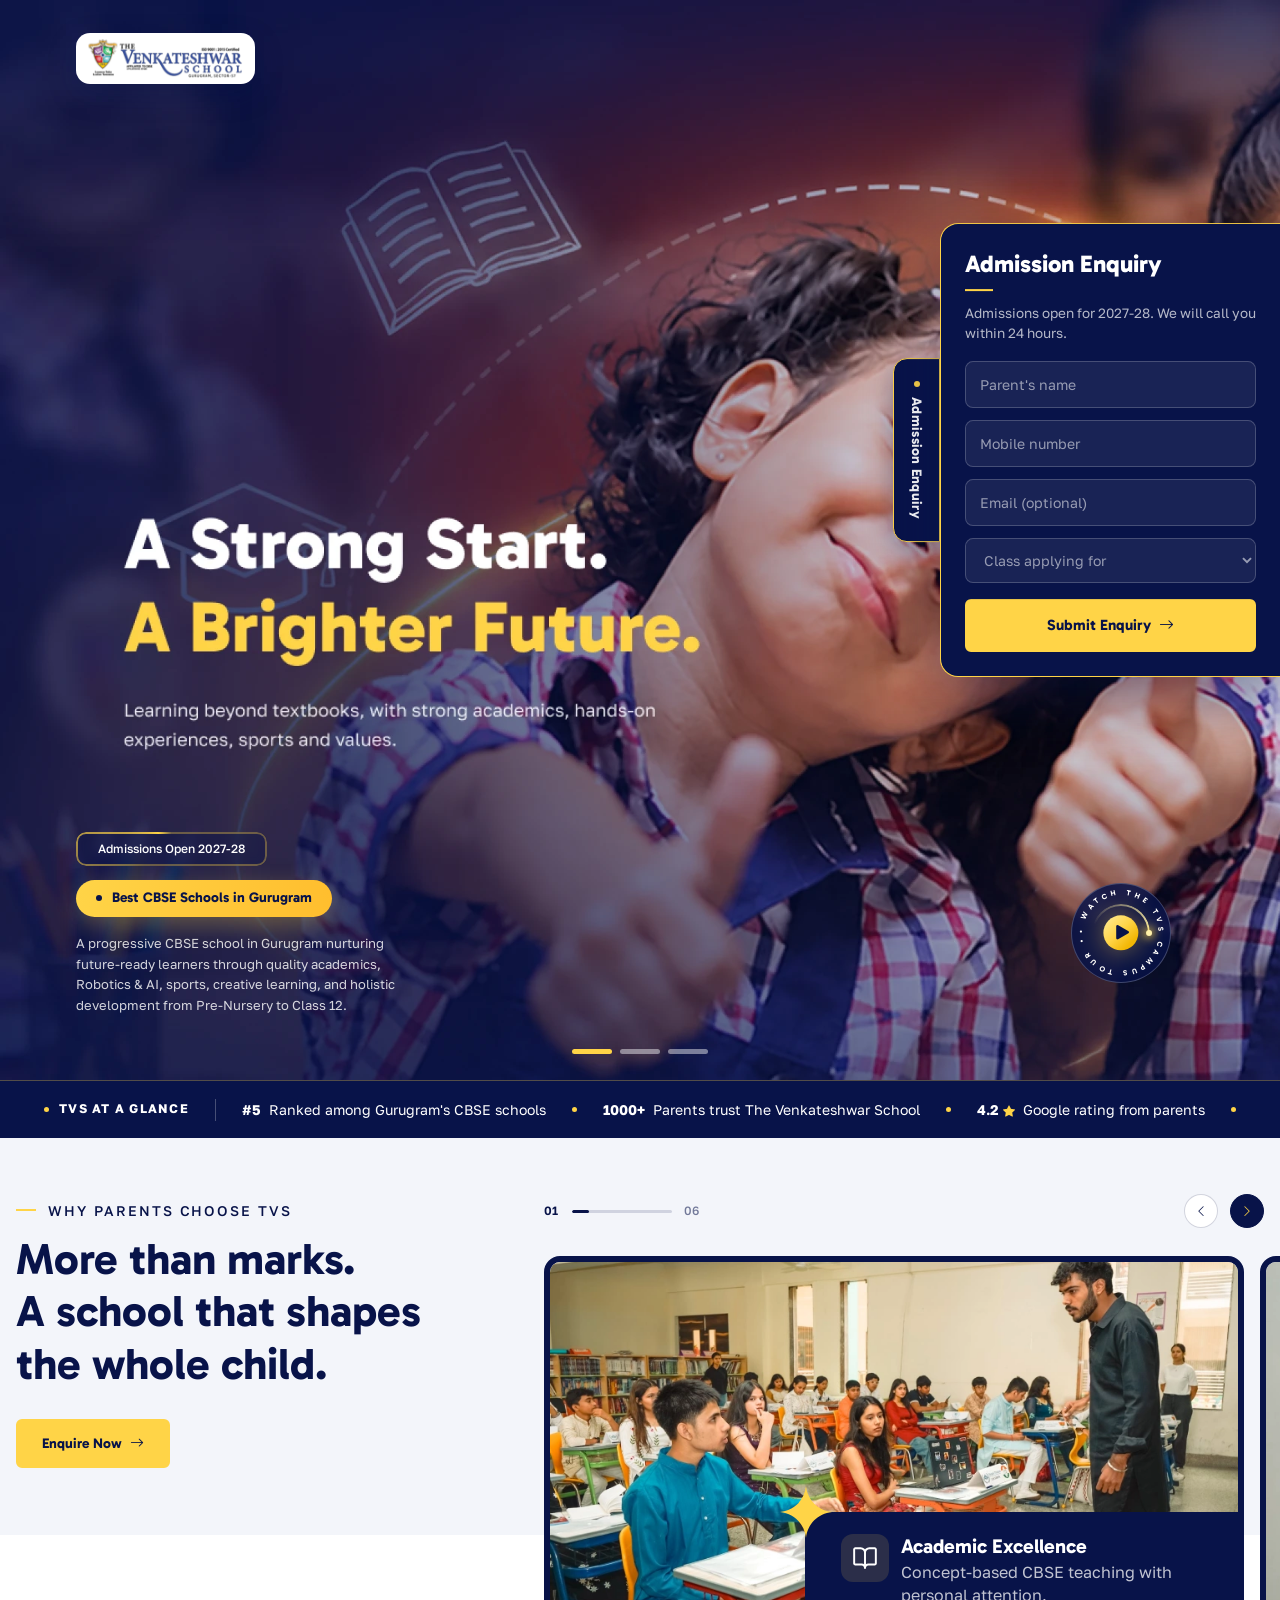
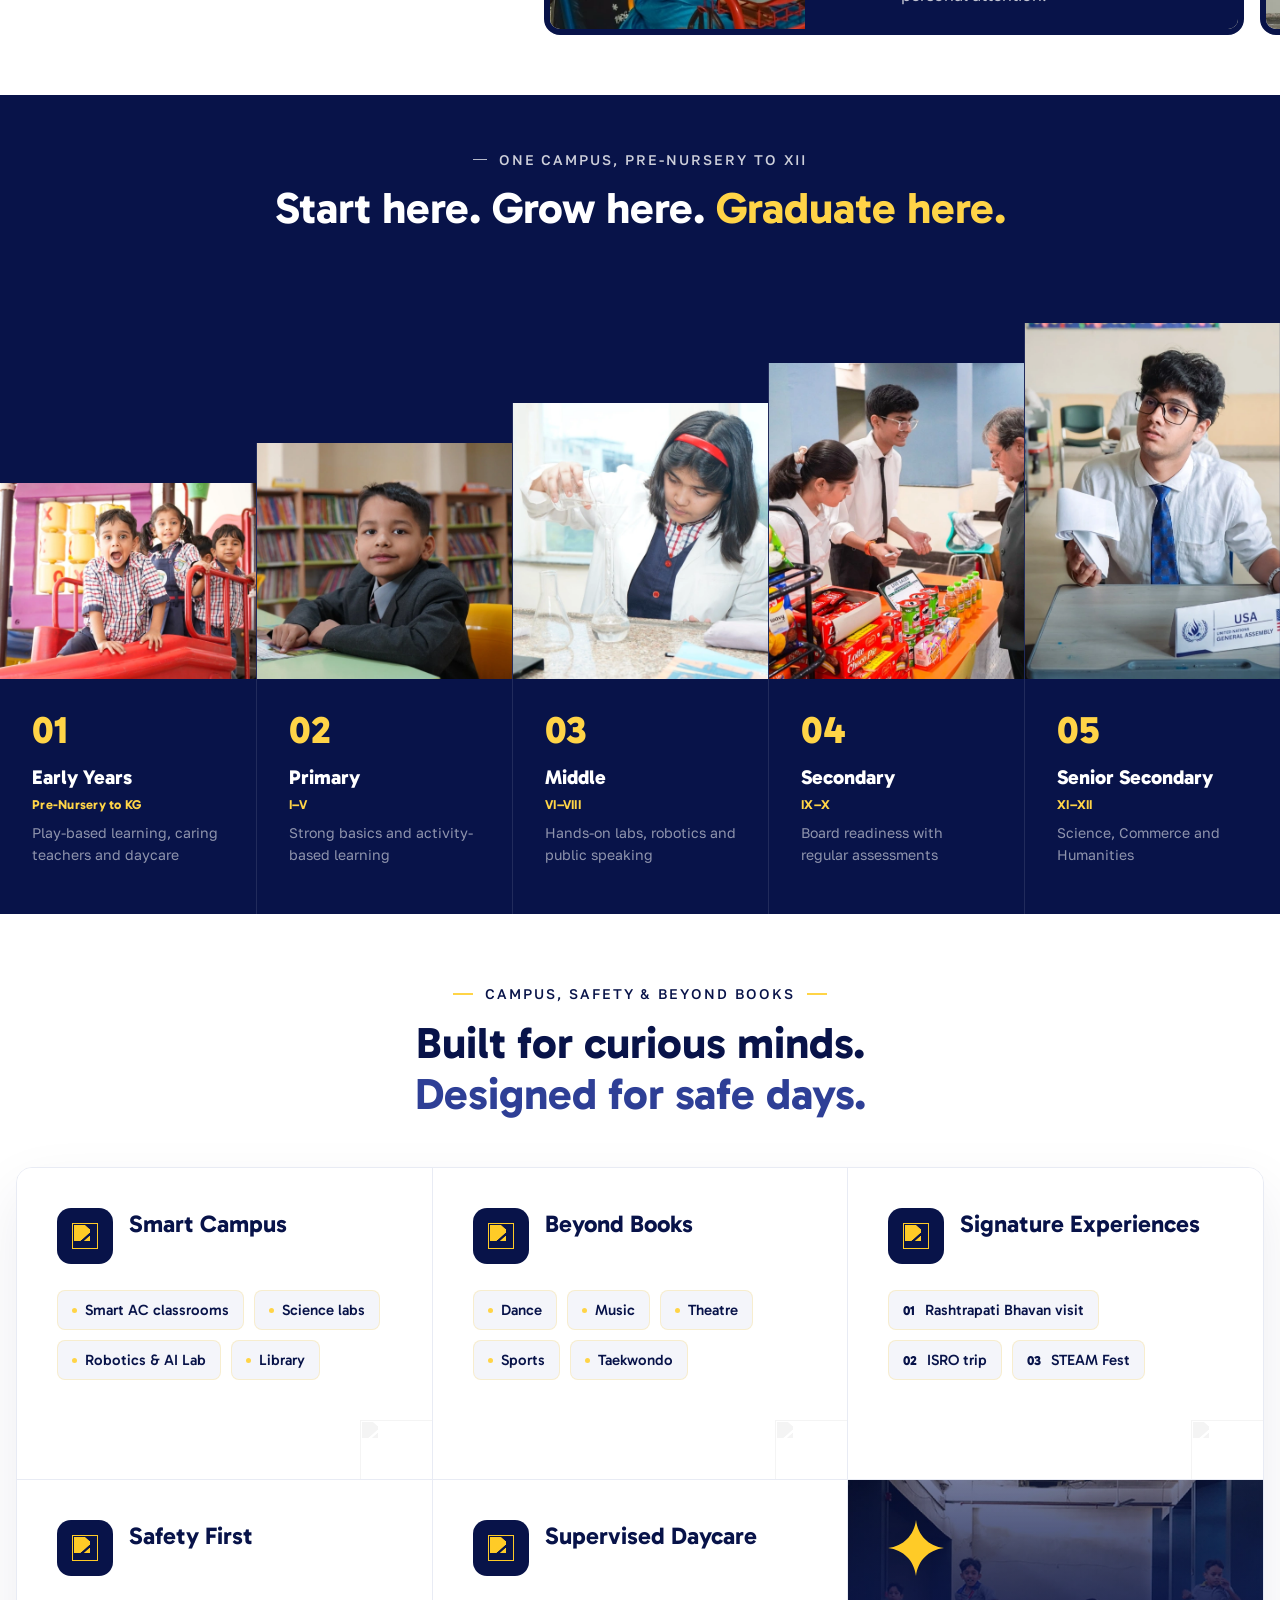
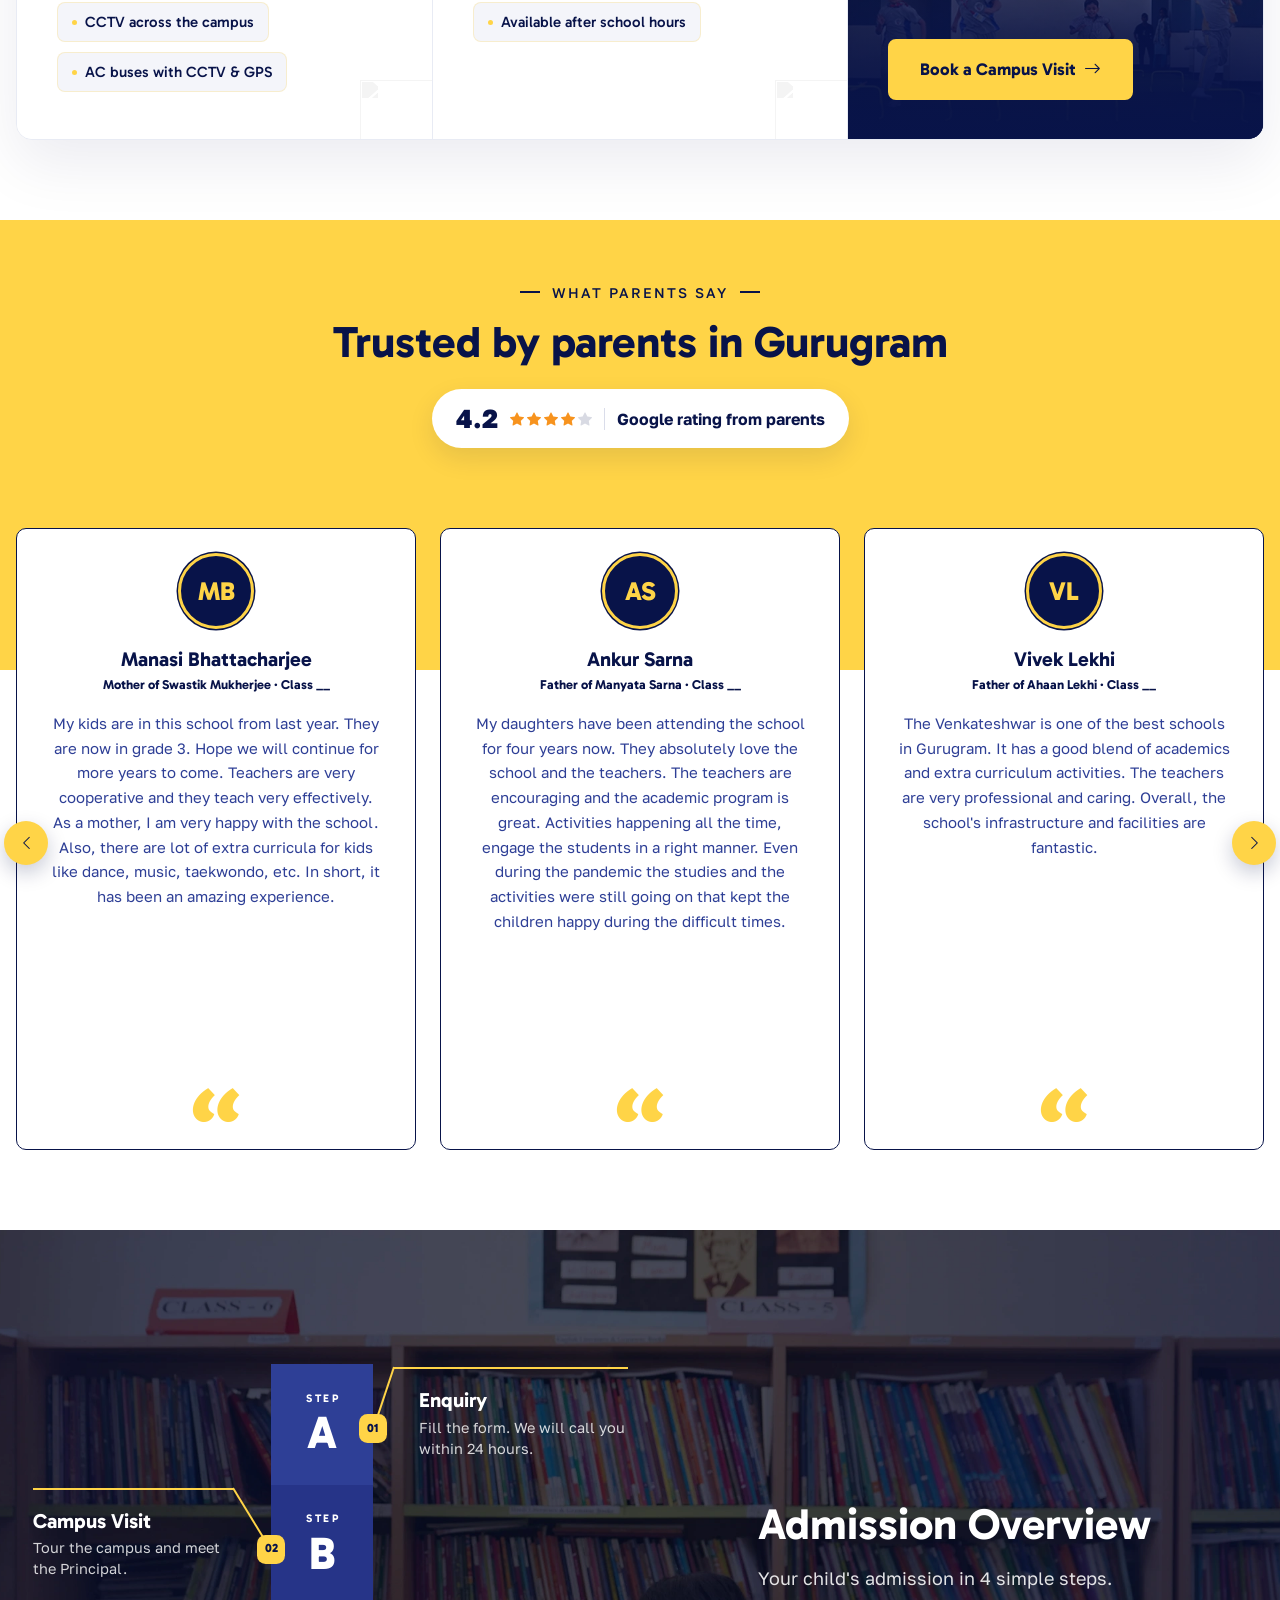
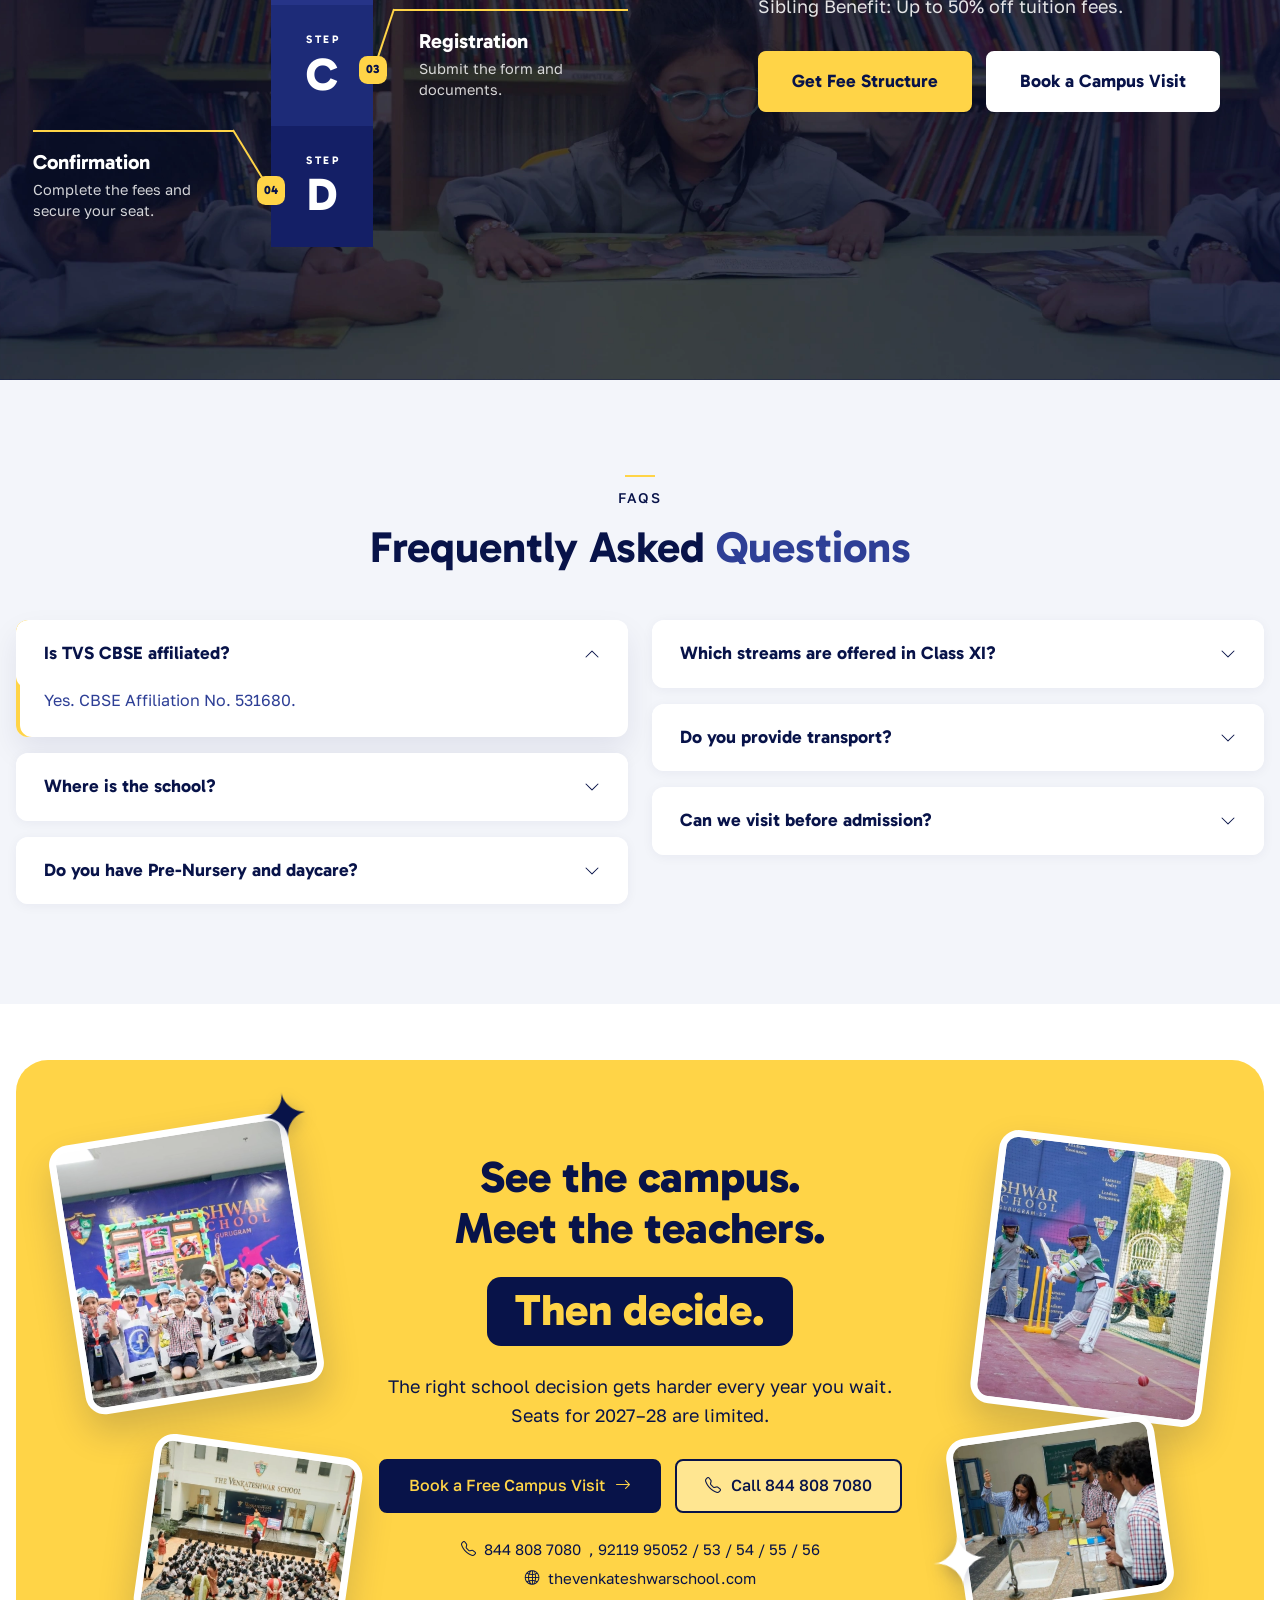
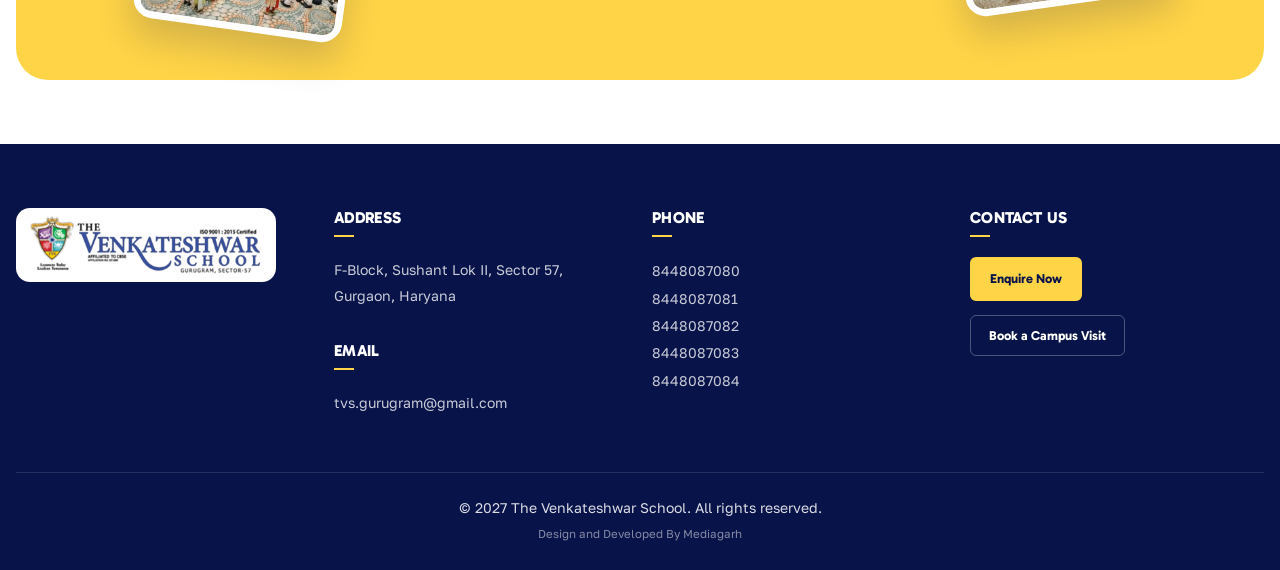
==== commit 79344306: "add new changs" ====
--- a/index.html
+++ b/index.html
@@ -1014,18 +1014,32 @@
     <script src="https://cdn.jsdelivr.net/npm/swiper@11.1.14/swiper-bundle.min.js"></script>
     <script>
       const pad = (n) => String(n).padStart(2, '0');
-      const total = document.querySelectorAll('.why-swiper .swiper-slide').length;
+      const whyWrapper = document.querySelector('.why-swiper .swiper-wrapper');
+      const whyOriginals = [...whyWrapper.children];
+      const total = whyOriginals.length; // real slides count (clone se pehle)
       const cur = document.getElementById('whyCur');
       const fill = document.getElementById('whyFill');
       document.getElementById('whyTot').textContent = pad(total);
+
+      /* loop ke liye enough slides: ek baar clone */
+      whyOriginals.forEach((el) => whyWrapper.appendChild(el.cloneNode(true)));
+
+      function update(s) {
+        const i = s.realIndex % total; // clones ki wajah se modulo
+        cur.textContent = pad(i + 1);
+        fill.style.width = ((i + 1) / total) * 100 + '%';
+      }
 
       const whySwiper = new Swiper('.why-swiper', {
         slidesPerView: 'auto',
         spaceBetween: 16,
         loop: true,
-        loopAdditionalSlides: 3,
+        loopAdditionalSlides: total,
         speed: 800,
         grabCursor: true,
+        observer: true,
+        observeParents: true,
+        autoplay: { delay: 3500, disableOnInteraction: false, pauseOnMouseEnter: true },
         navigation: { nextEl: '.why-arrow.next', prevEl: '.why-arrow.prev' },
         on: {
           init(s) {
@@ -1036,12 +1050,6 @@
           },
         },
       });
-
-      function update(s) {
-        const i = s.realIndex;
-        cur.textContent = pad(i + 1);
-        fill.style.width = ((i + 1) / total) * 100 + '%';
-      }
     </script>
     <script>
       /* Testimonial swiper : infinite + autoplay */
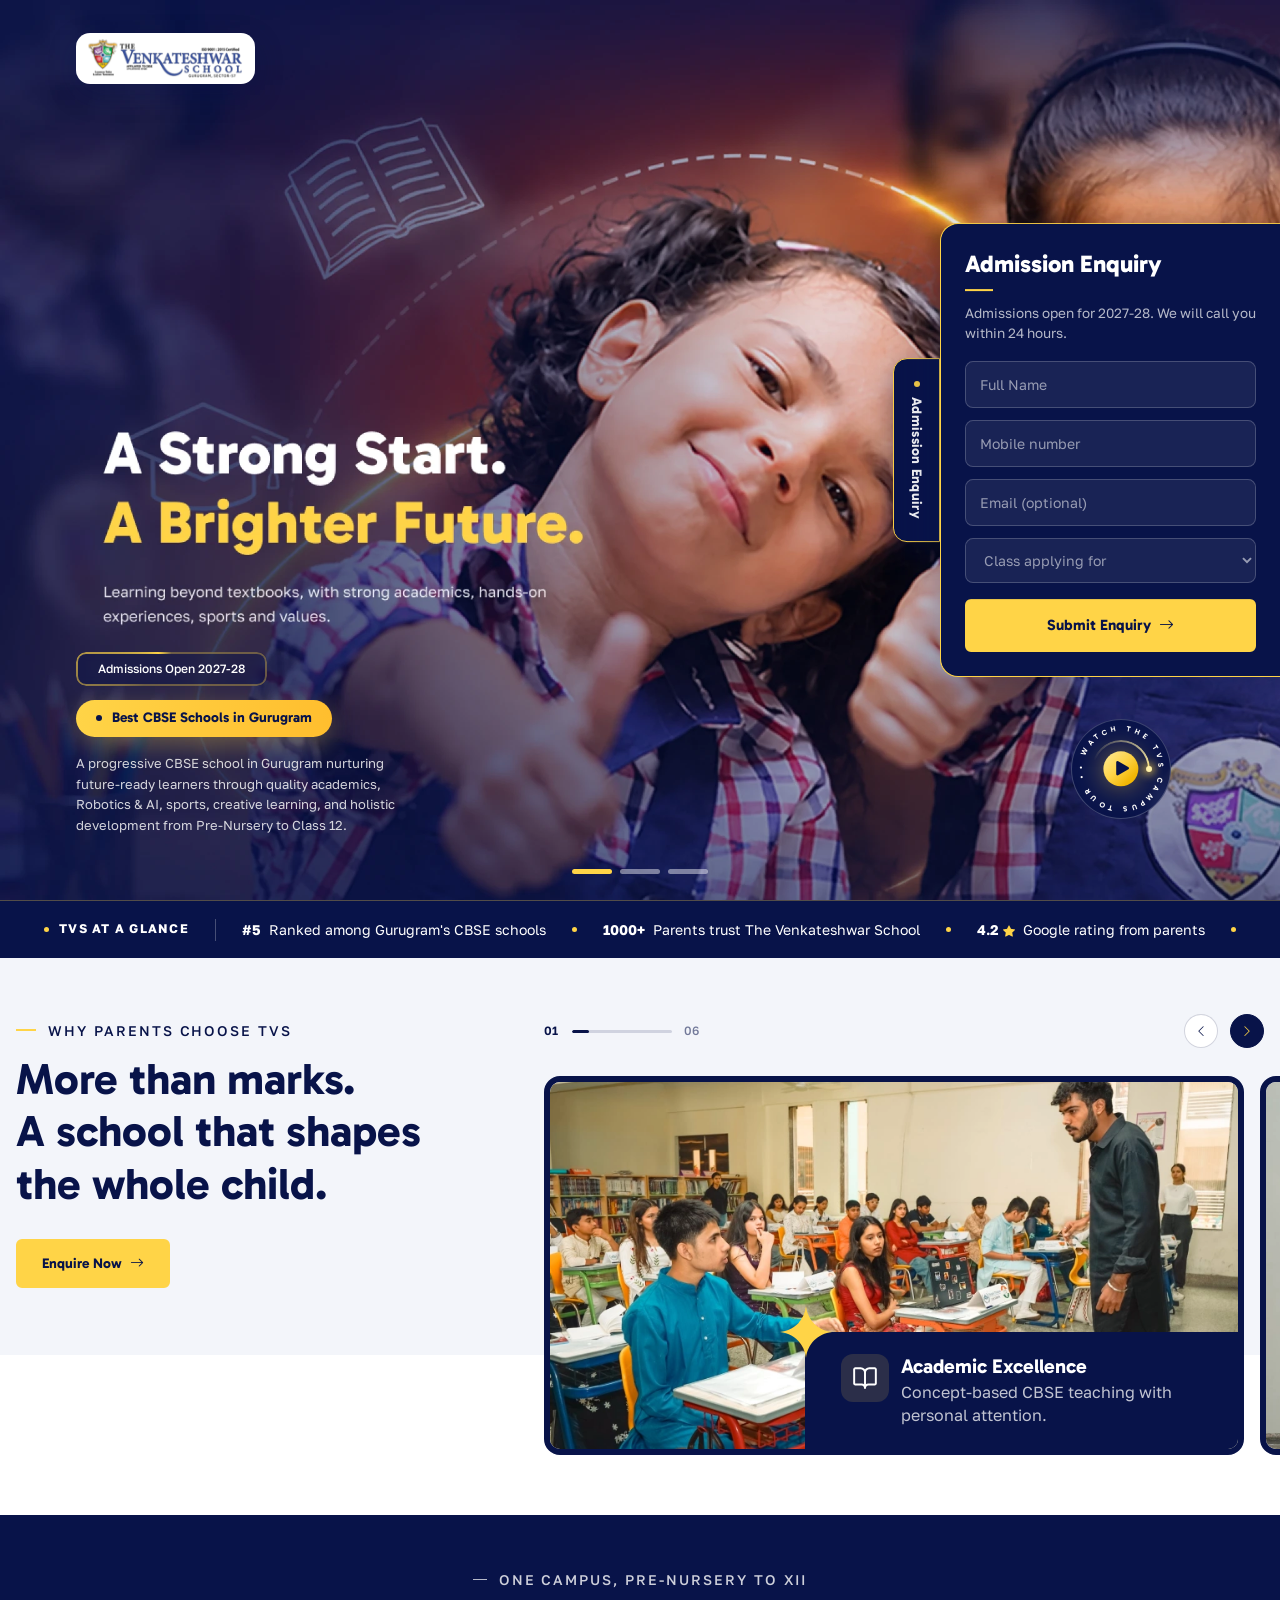
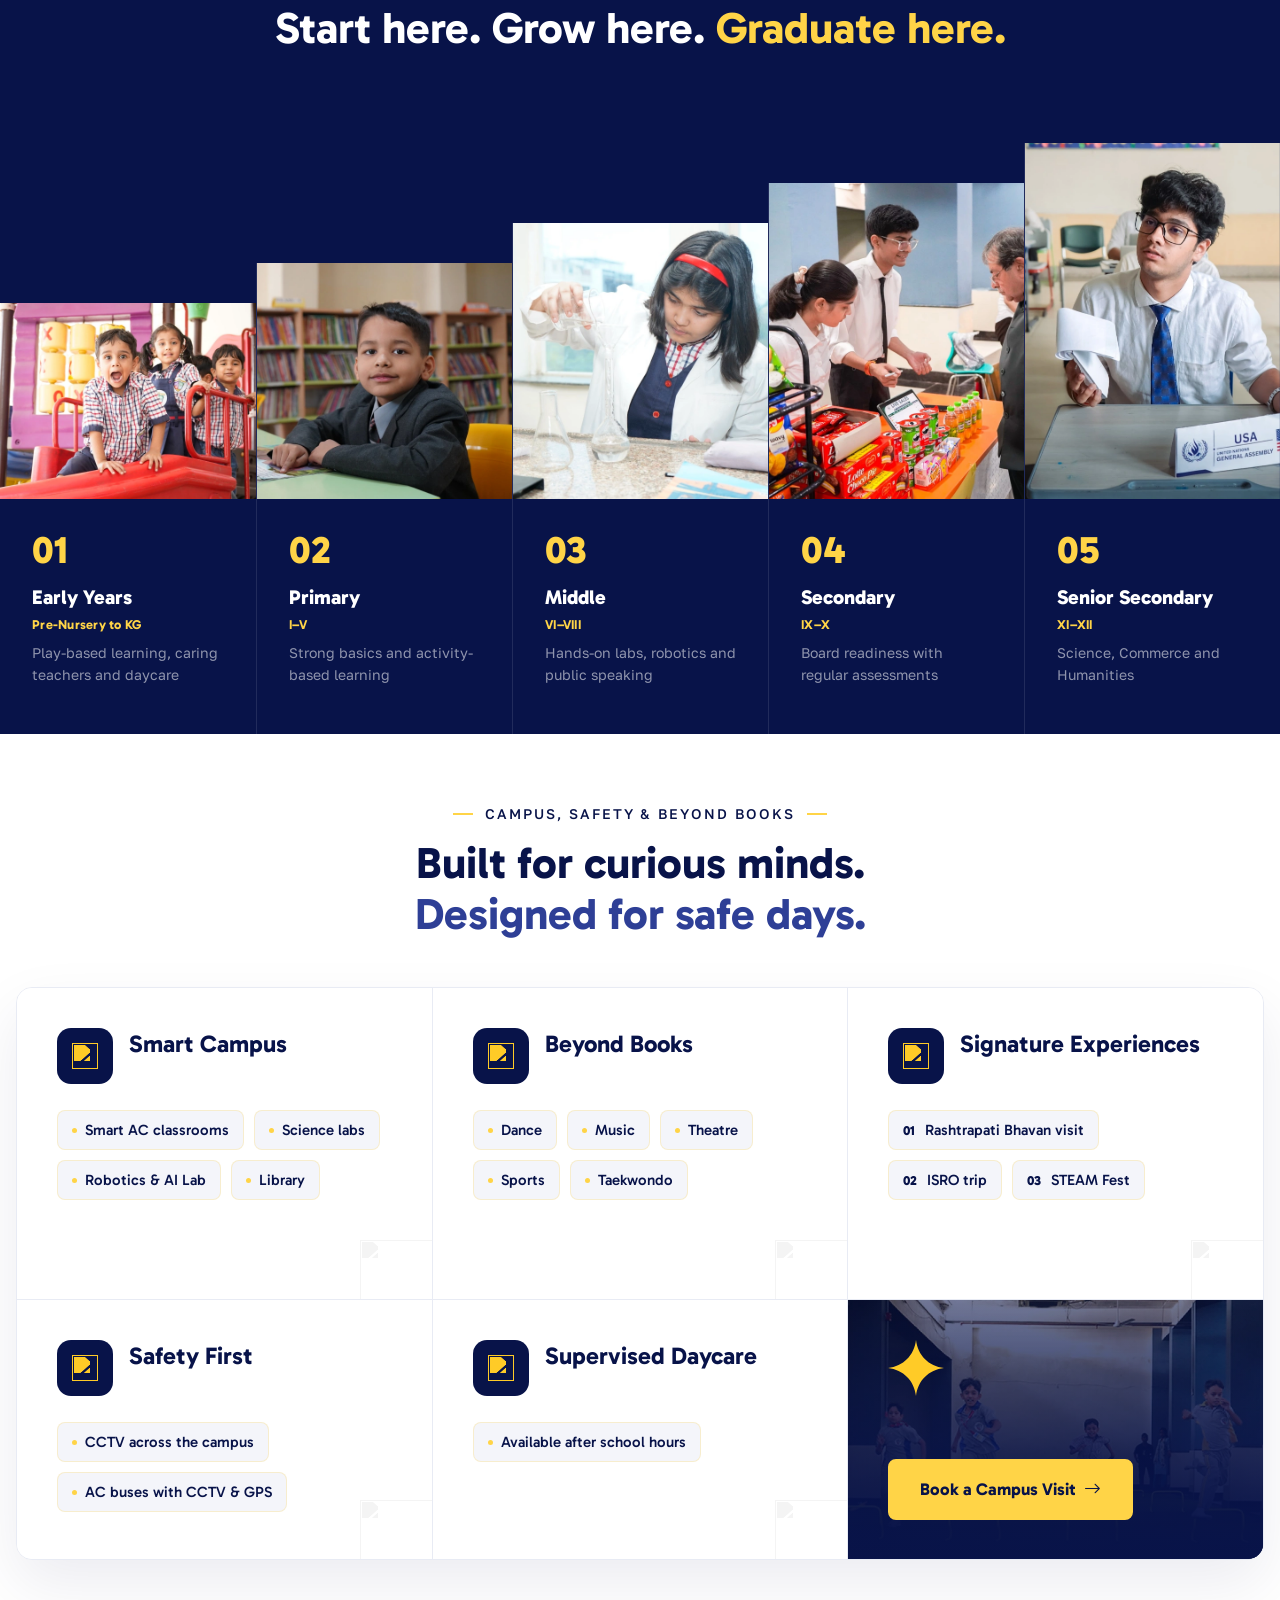
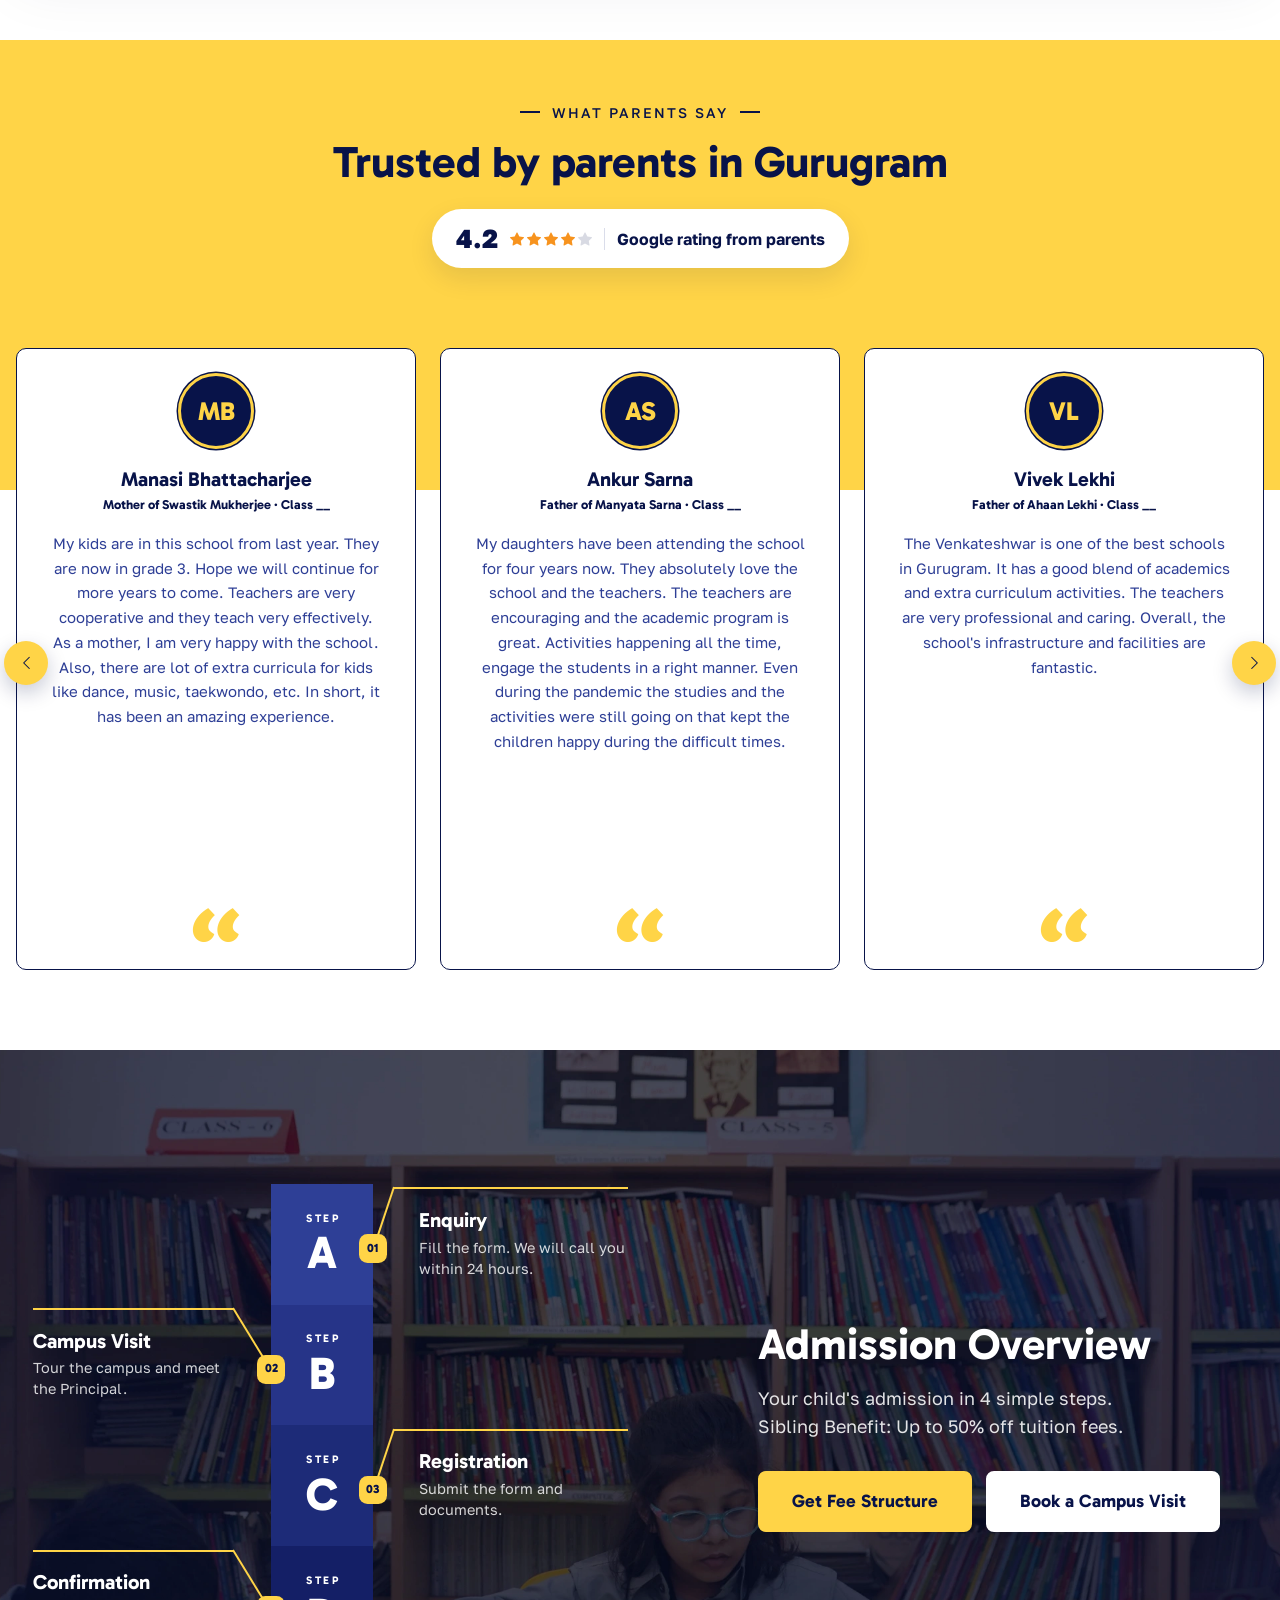
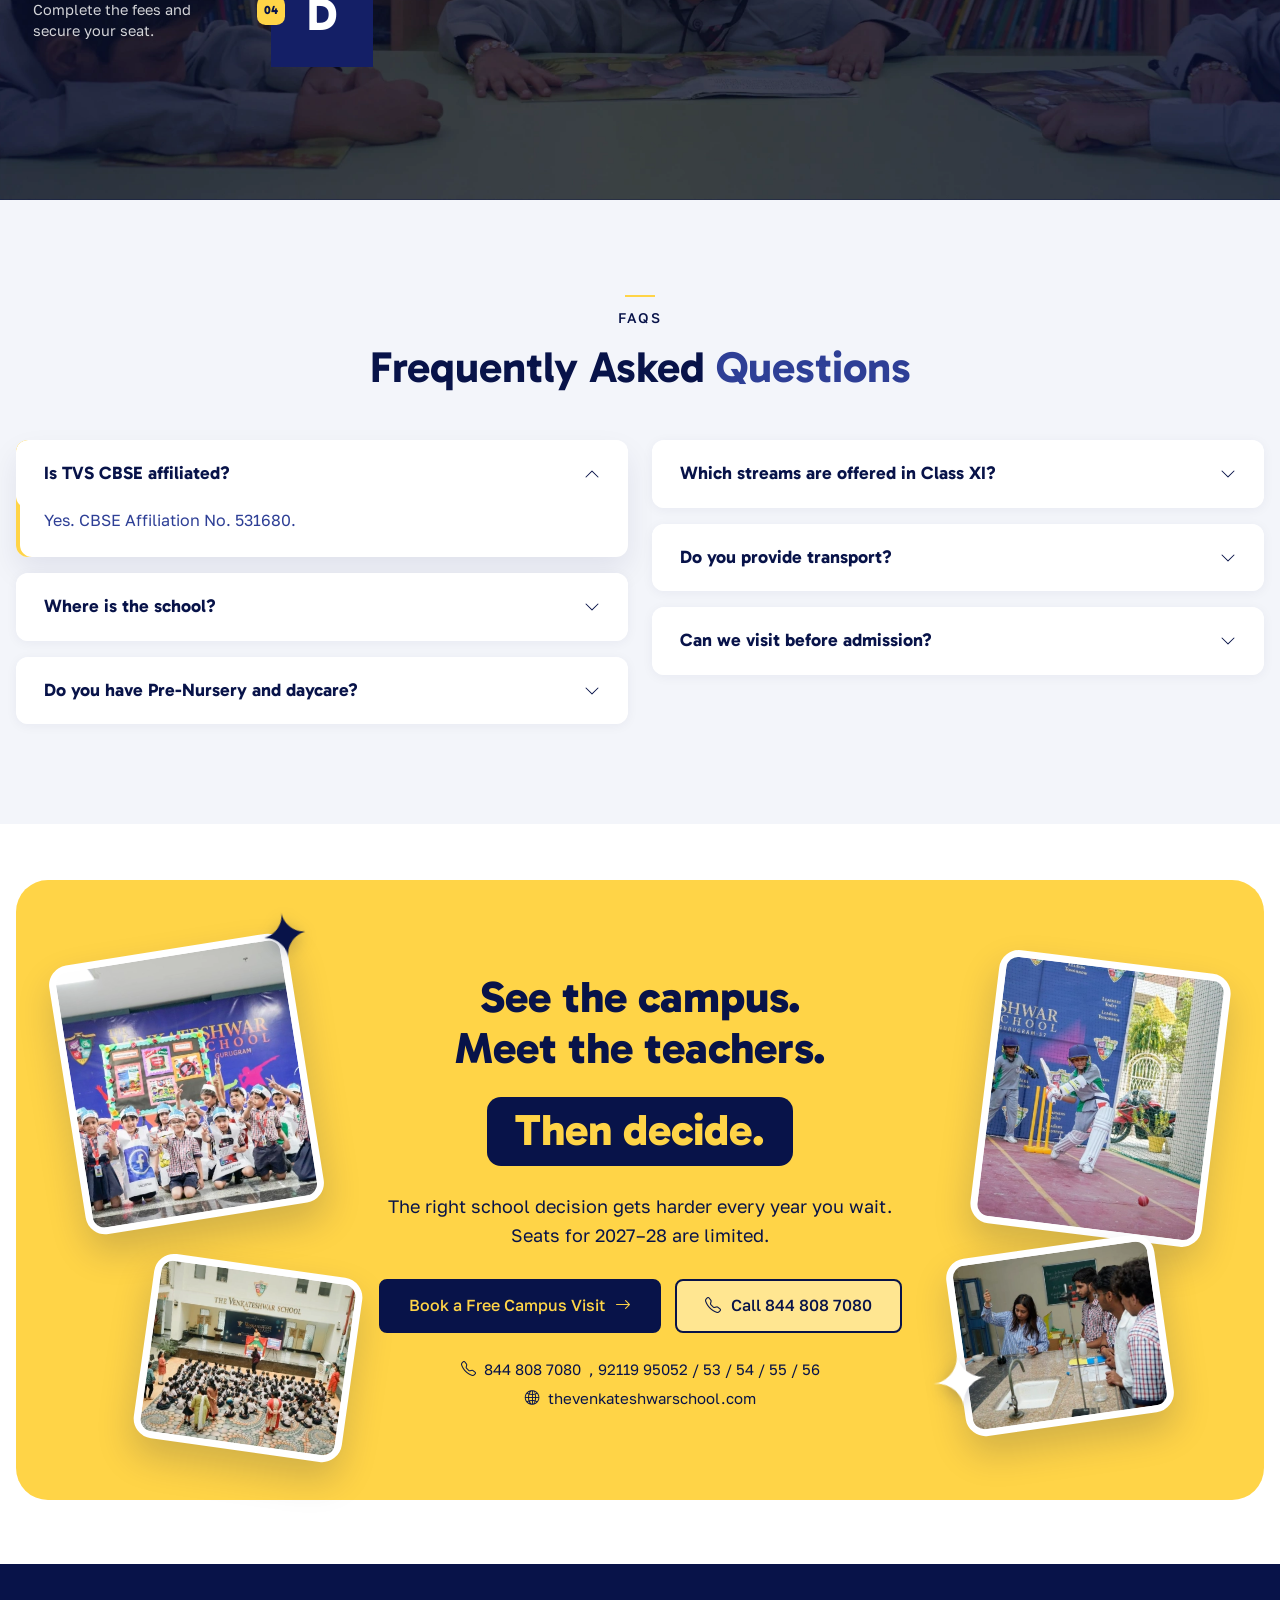
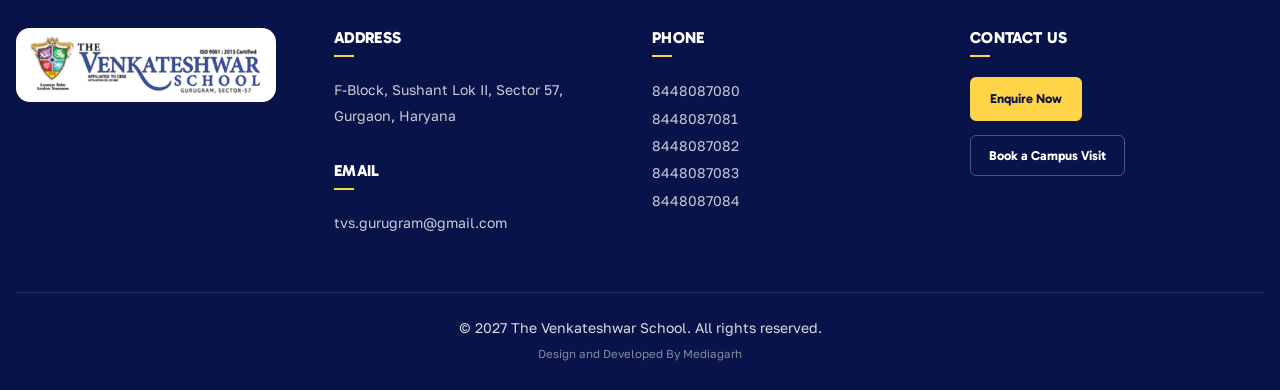
==== commit b01570b5: "add new changes" ====
--- a/index.html
+++ b/index.html
@@ -189,7 +189,7 @@
                 name="name"
                 type="text"
                 class="enq-input"
-                placeholder="Parent's name"
+                placeholder="Full Name"
                 autocomplete="name"
                 required
               />
--- a/css/style.css
+++ b/css/style.css
@@ -1419,8 +1419,8 @@
   position: relative;
   overflow: hidden;
   background: var(--navy);
-  height: 1010vh;
-  min-height: 890px;
+  height: 100vh;
+  min-height: 814px;
   max-height: 1080px;
   --hp: clamp(24px, 5.9vw, 140px);
 }
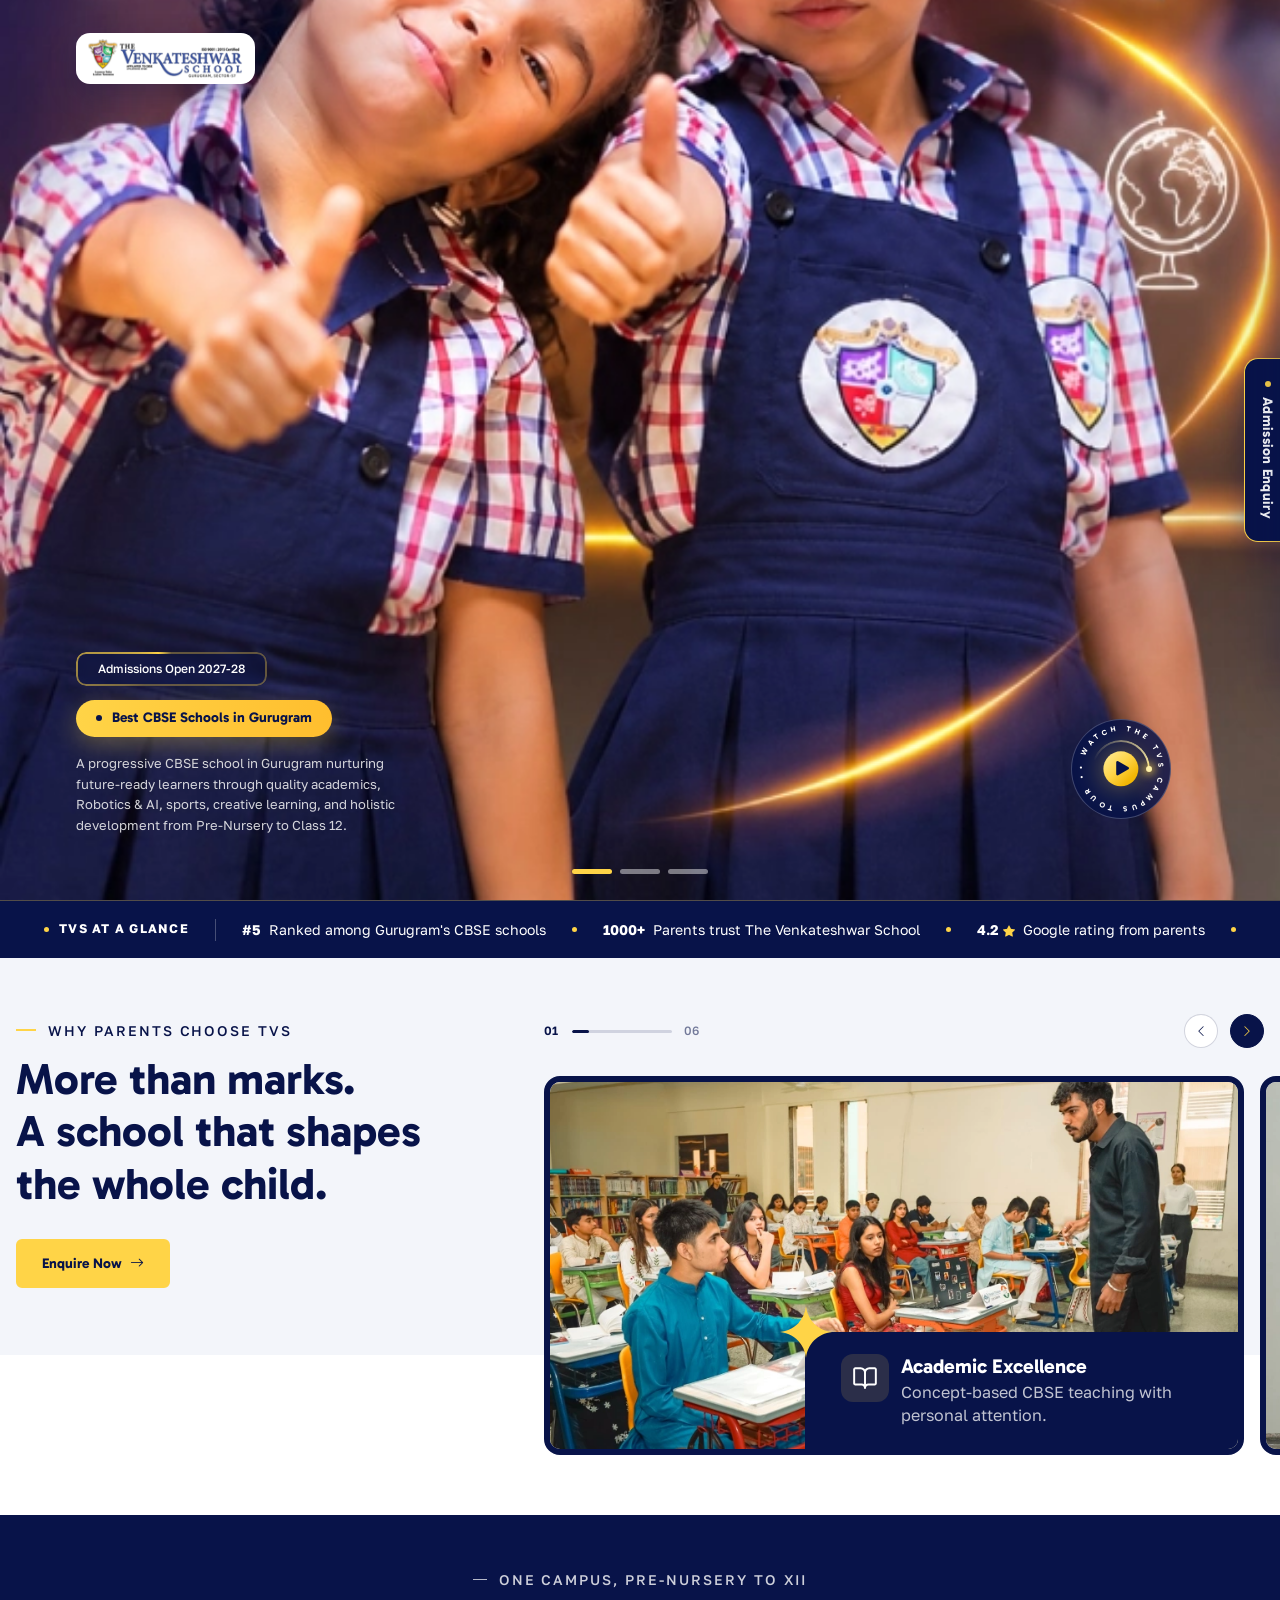
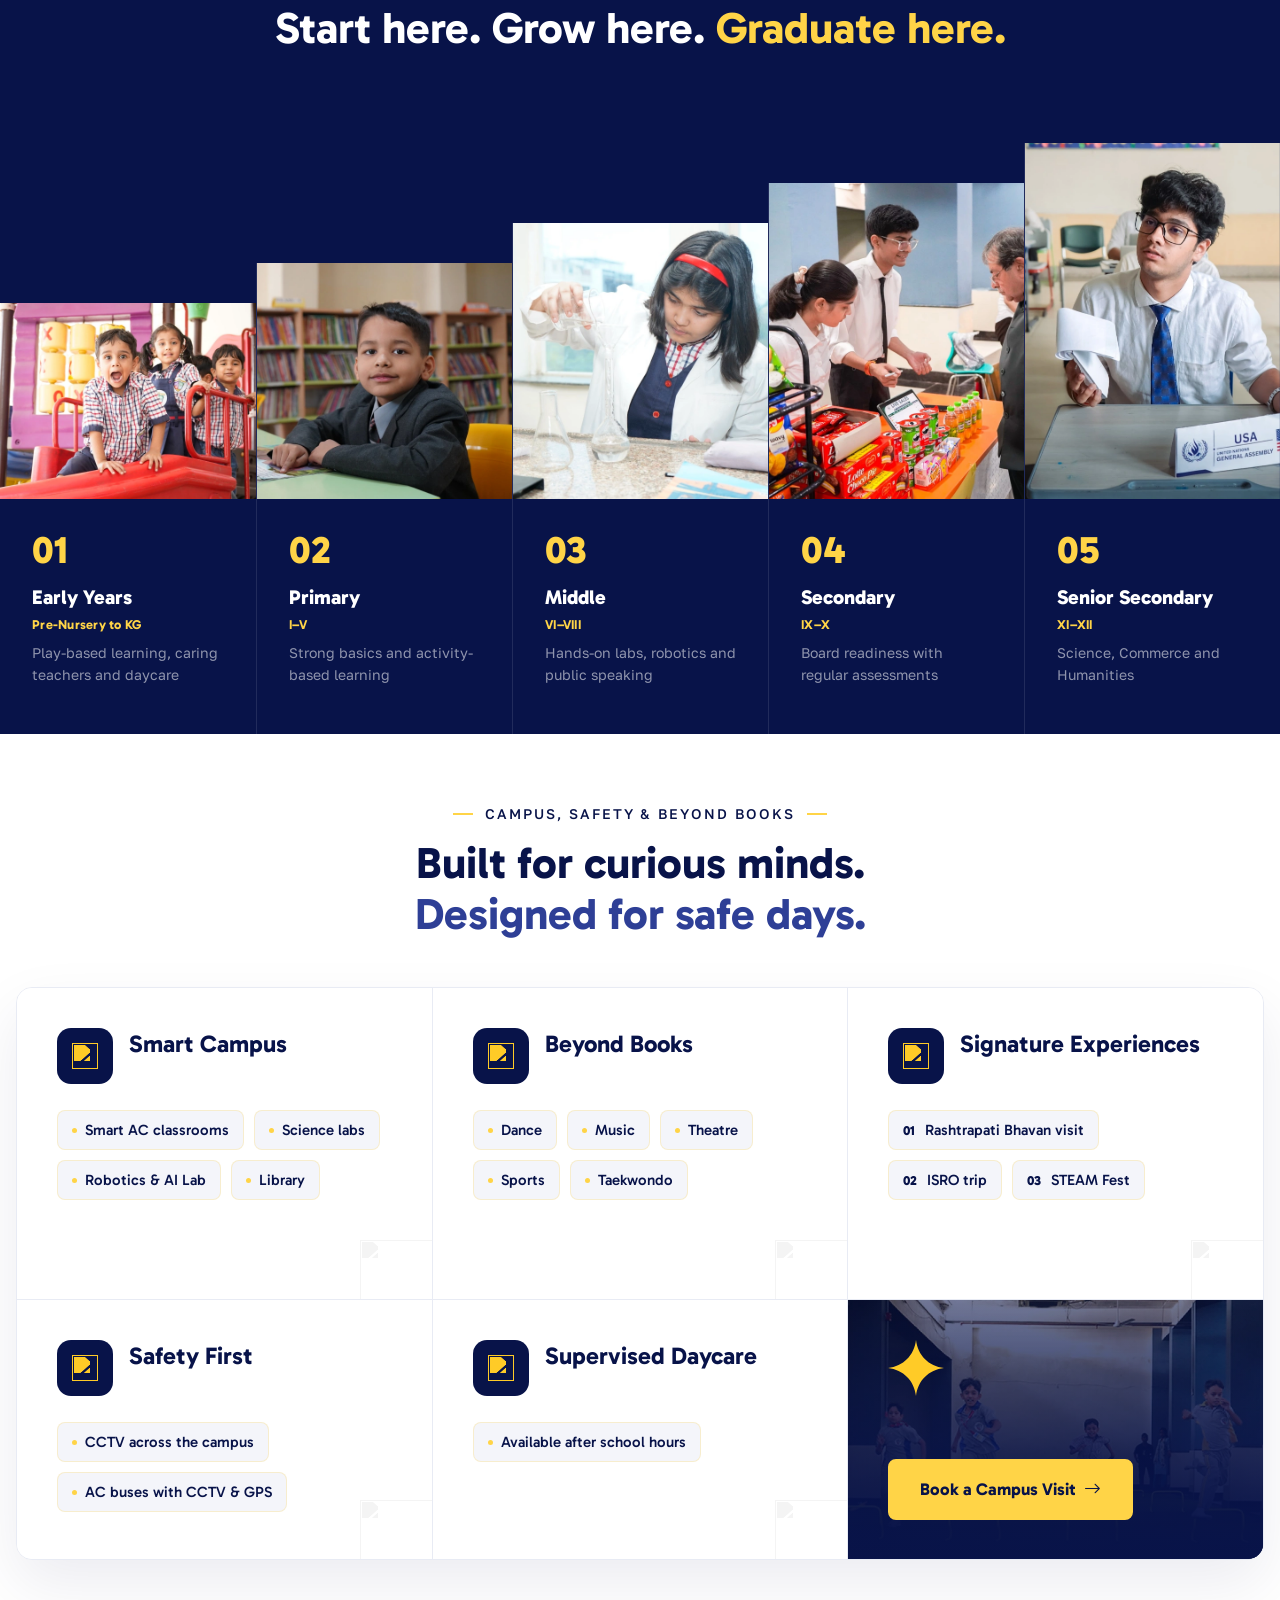
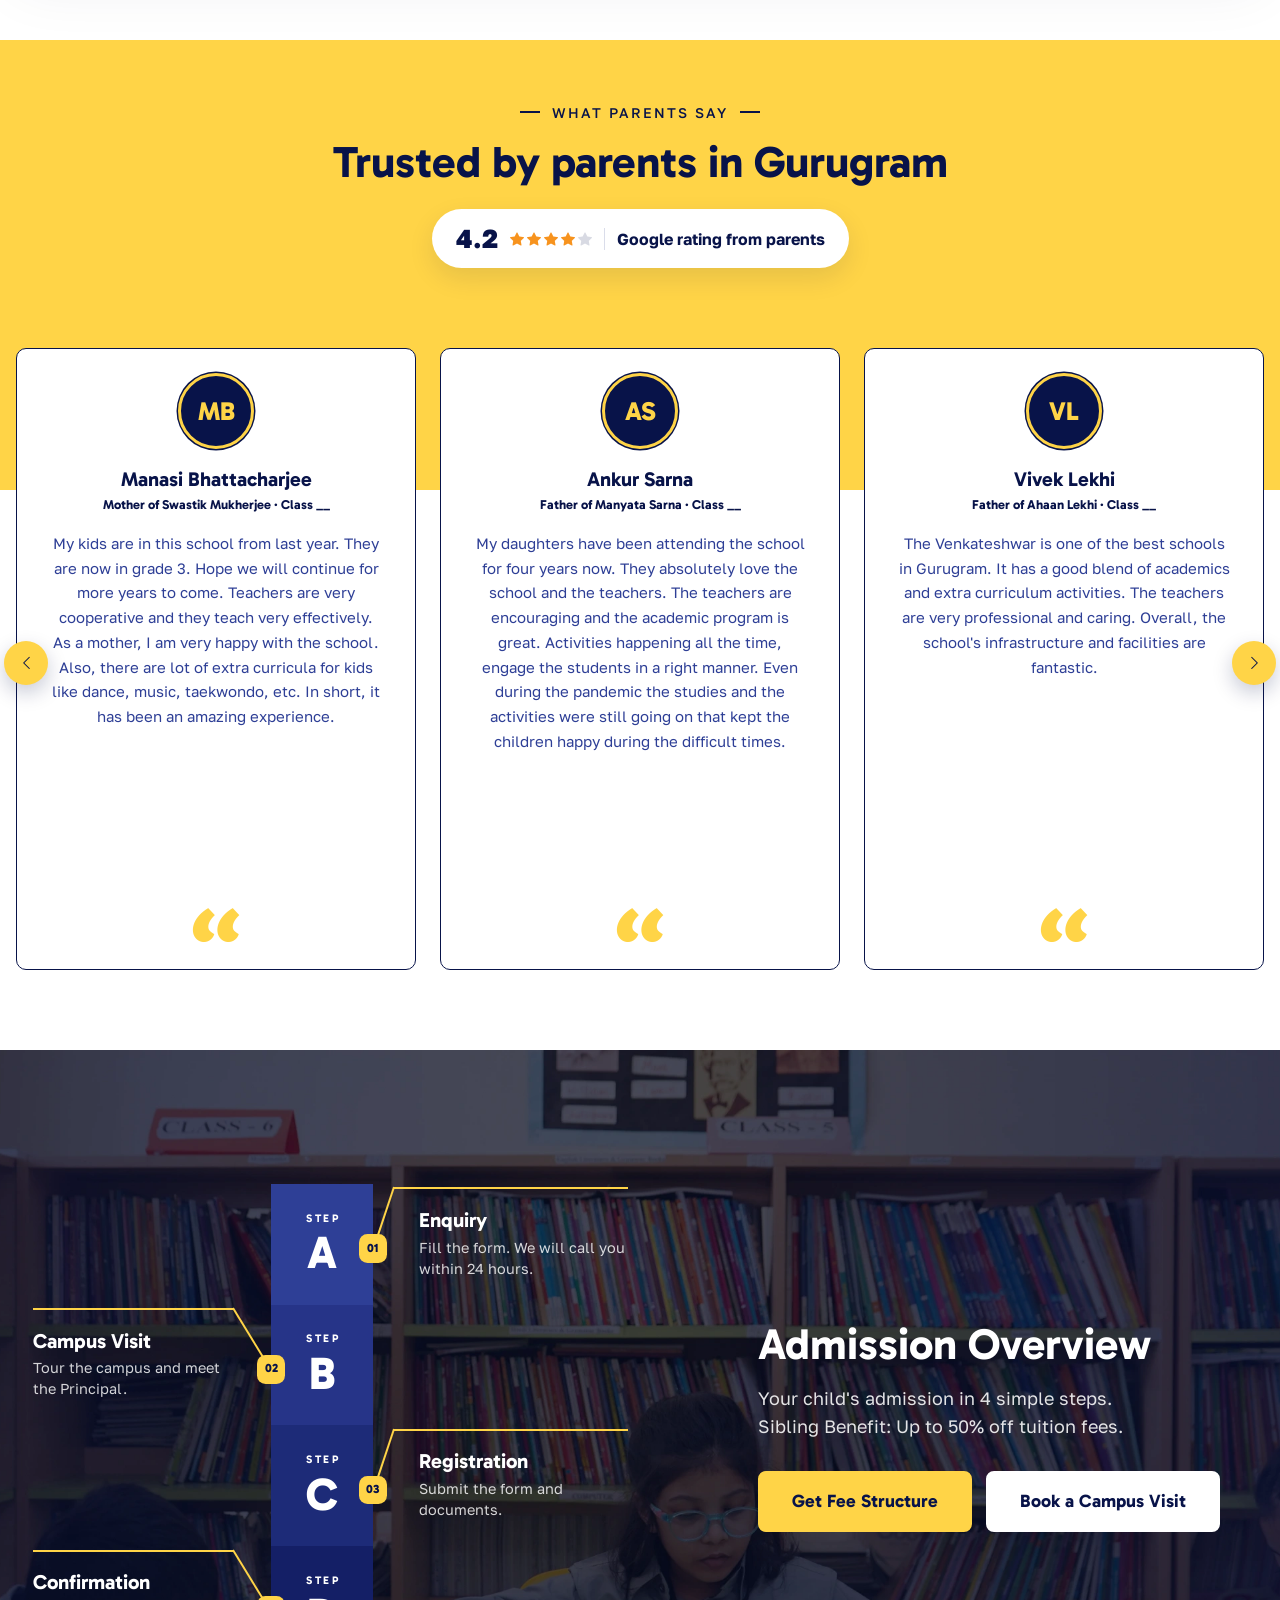
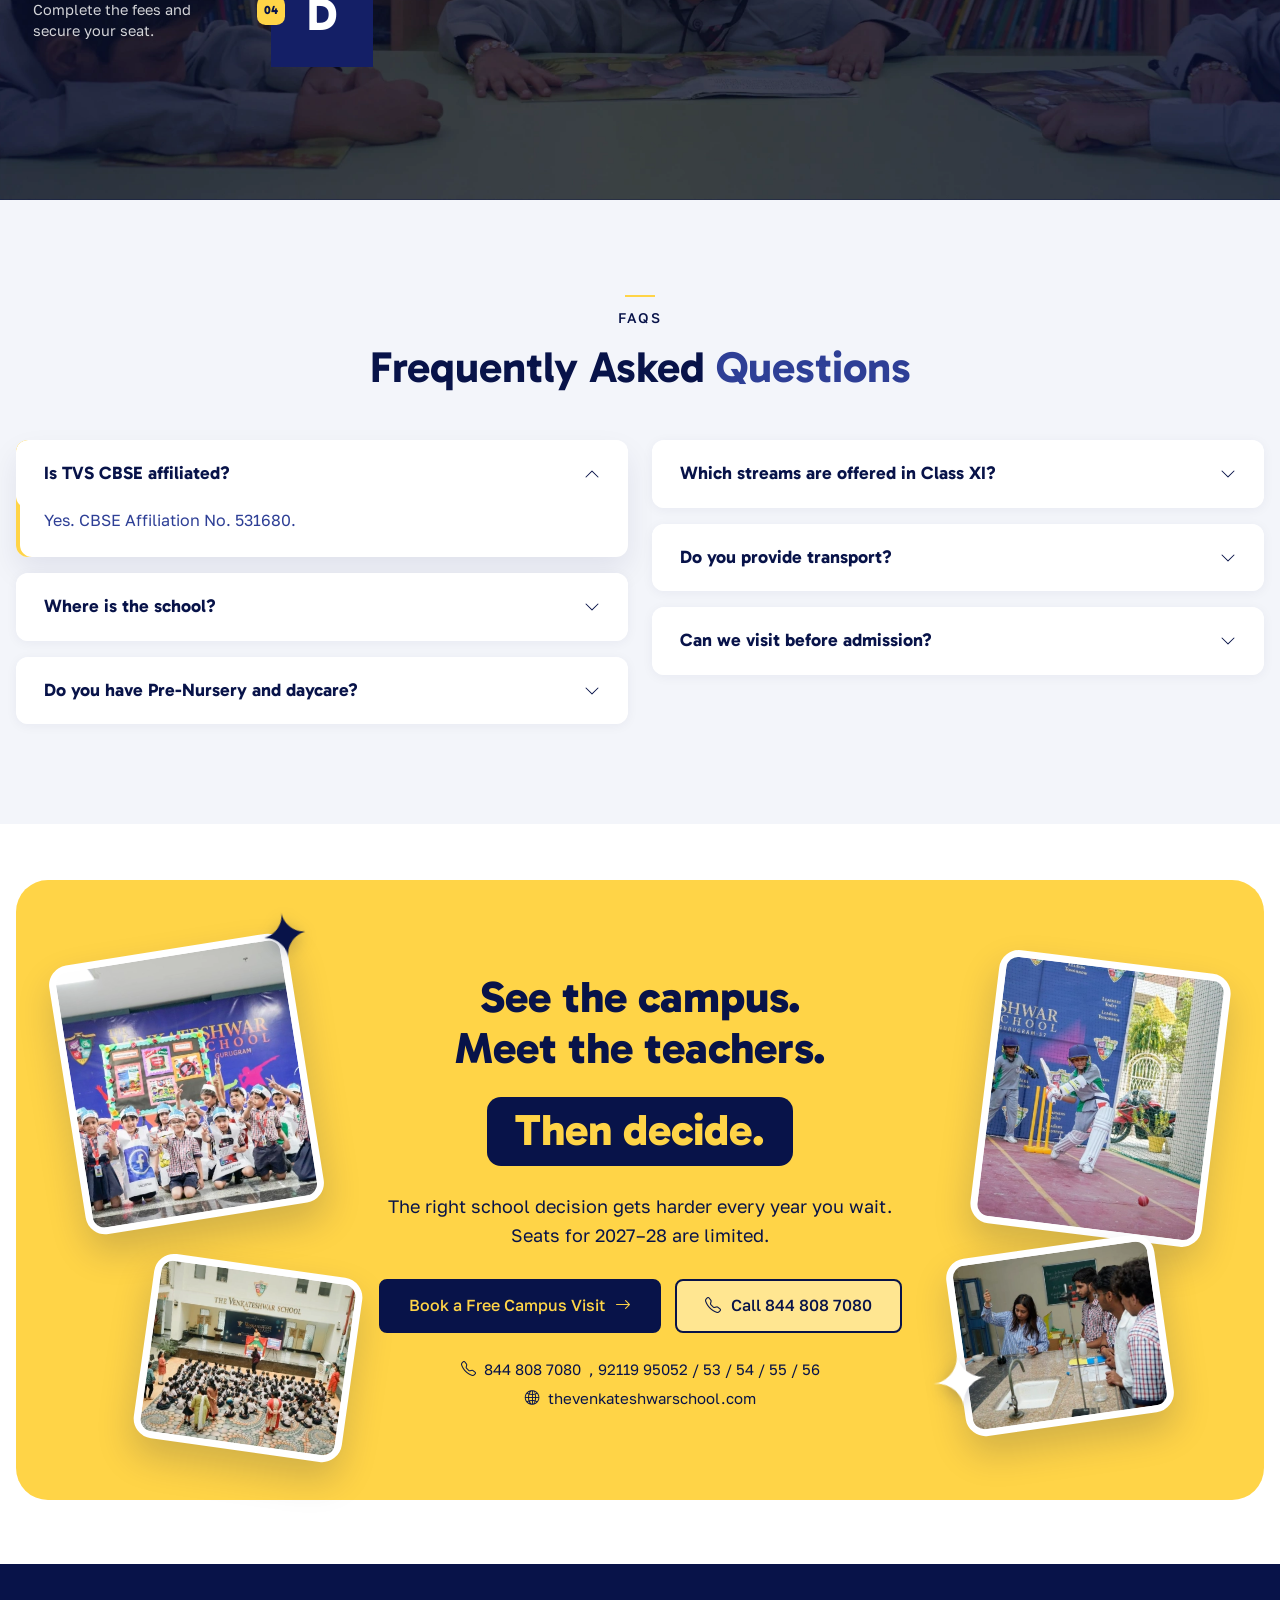
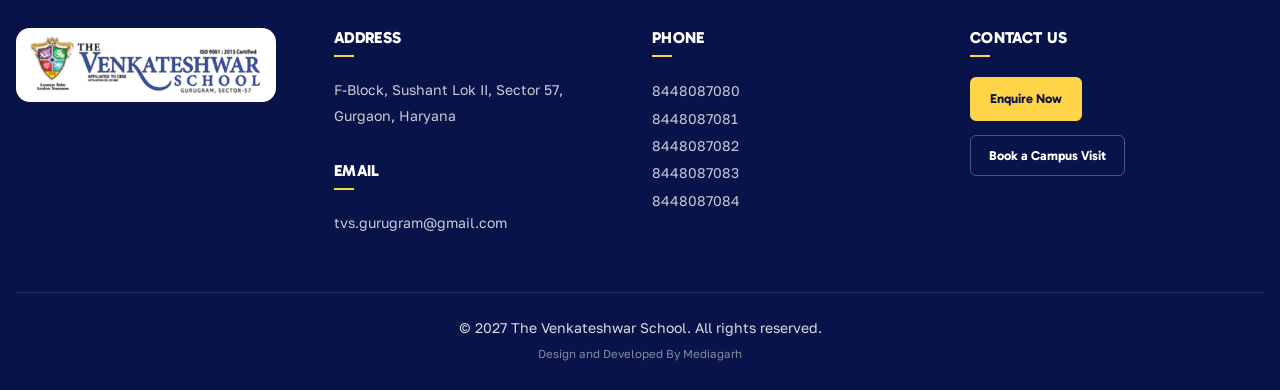
==== commit 3a6ba604: "add new changes" ====
--- a/index.html
+++ b/index.html
@@ -82,8 +82,29 @@
       rel="stylesheet"
     />
     <link rel="stylesheet" href="css/style.css" />
+
+    <!-- Google Tag Manager -->
+    <script async src="https://www.googletagmanager.com/gtm.js?id=GTM-M5T3LZKF"></script>
+    <script>
+      window.dataLayer = window.dataLayer || [];
+      function gtag() {
+        dataLayer.push(arguments);
+      }
+      gtag('js', new Date());
+    </script>
+    <!-- End Google Tag Manager -->
   </head>
   <body>
+    <!-- Google Tag Manager (noscript) -->
+    <noscript
+      ><iframe
+        src="https://www.googletagmanager.com/ns.html?id=GTM-M5T3LZKF"
+        height="0"
+        width="0"
+        style="display: none; visibility: hidden"
+      ></iframe
+    ></noscript>
+    <!-- End Google Tag Manager (noscript) -->
     <!-- =========================================================
      HERO
 ========================================================== -->
@@ -947,7 +968,7 @@
               </li>
               <li>
                 <i class="bi bi-globe2"></i>
-                <a href="https://thevenkateshwarschool.com" target="_blank" rel="noopener">thevenkateshwarschool.com</a>
+                <span rel="noopener">thevenkateshwarschool.com</span>
               </li>
             </ul>
           </div>
--- a/css/style.css
+++ b/css/style.css
@@ -1430,6 +1430,7 @@
   inset: 0;
   z-index: 1;
 }
+
 .hero-swiper .swiper-slide {
   overflow: hidden;
   background: var(--navy);
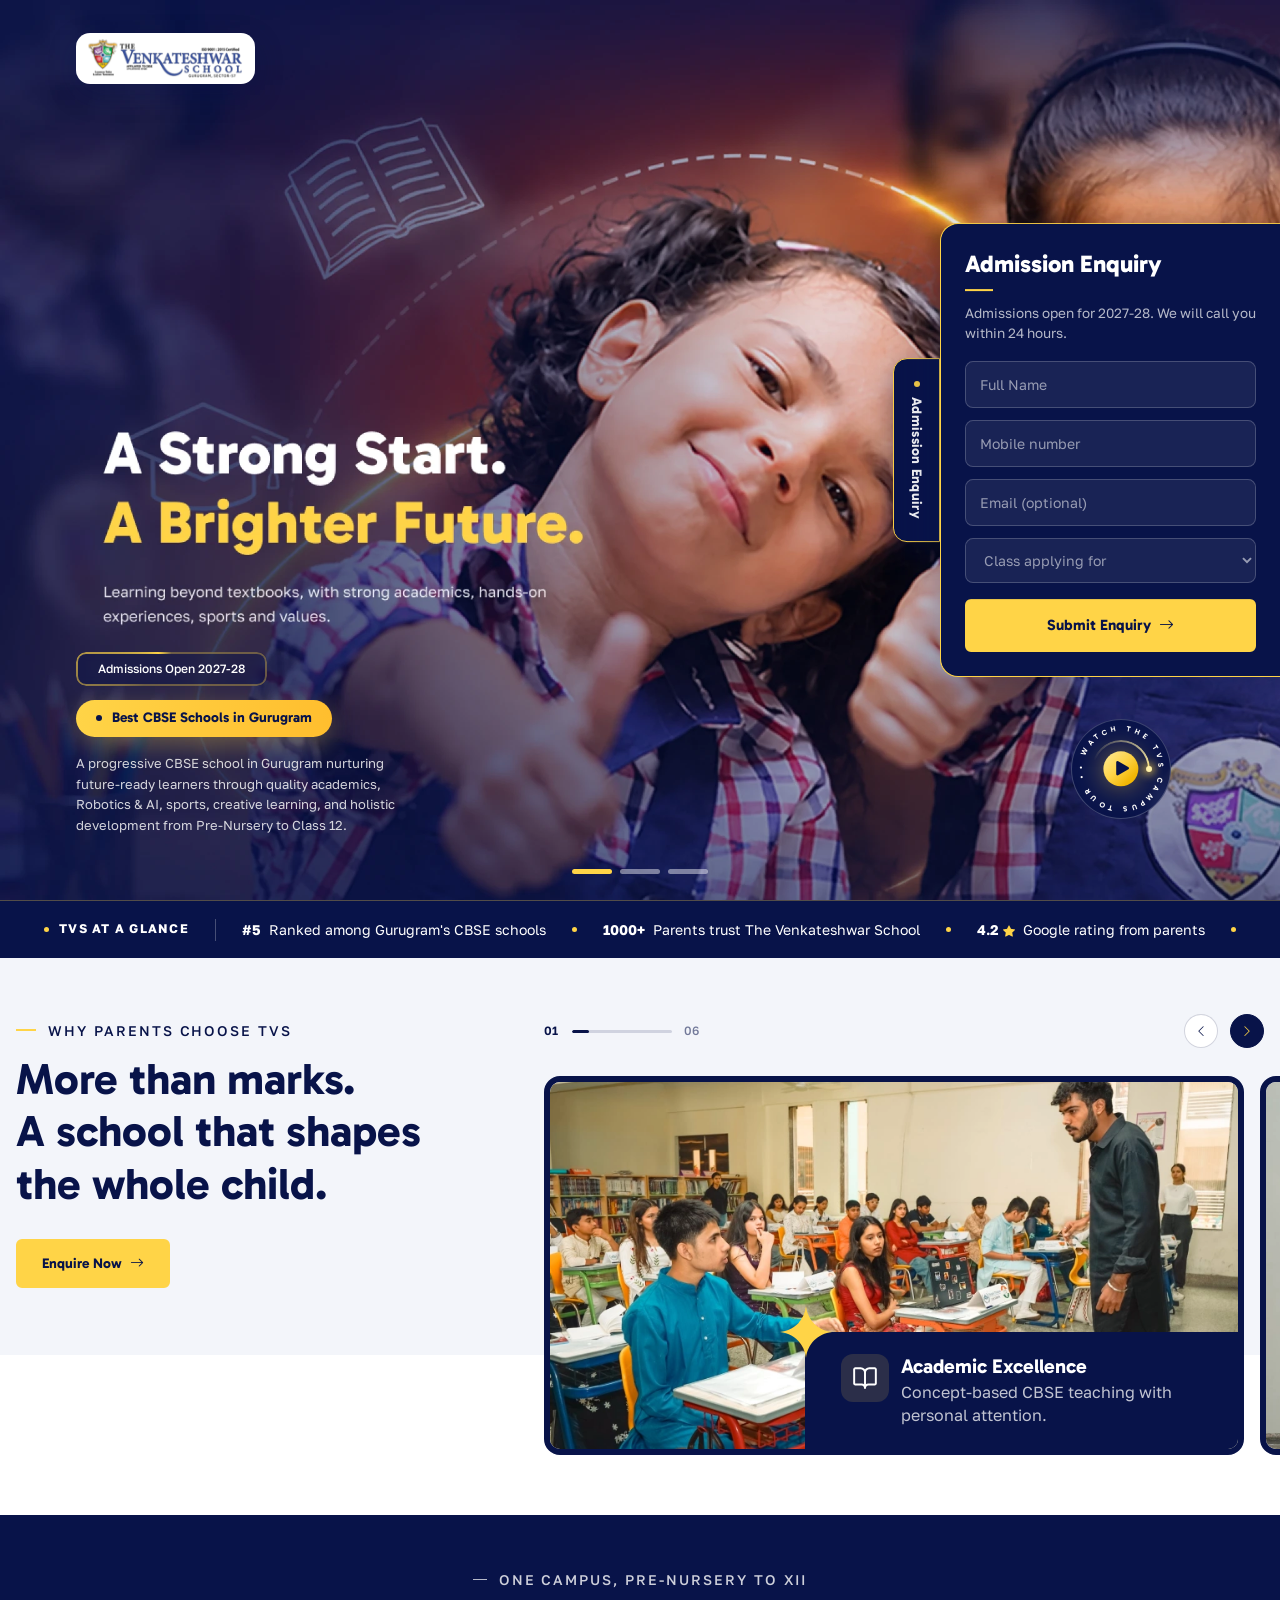
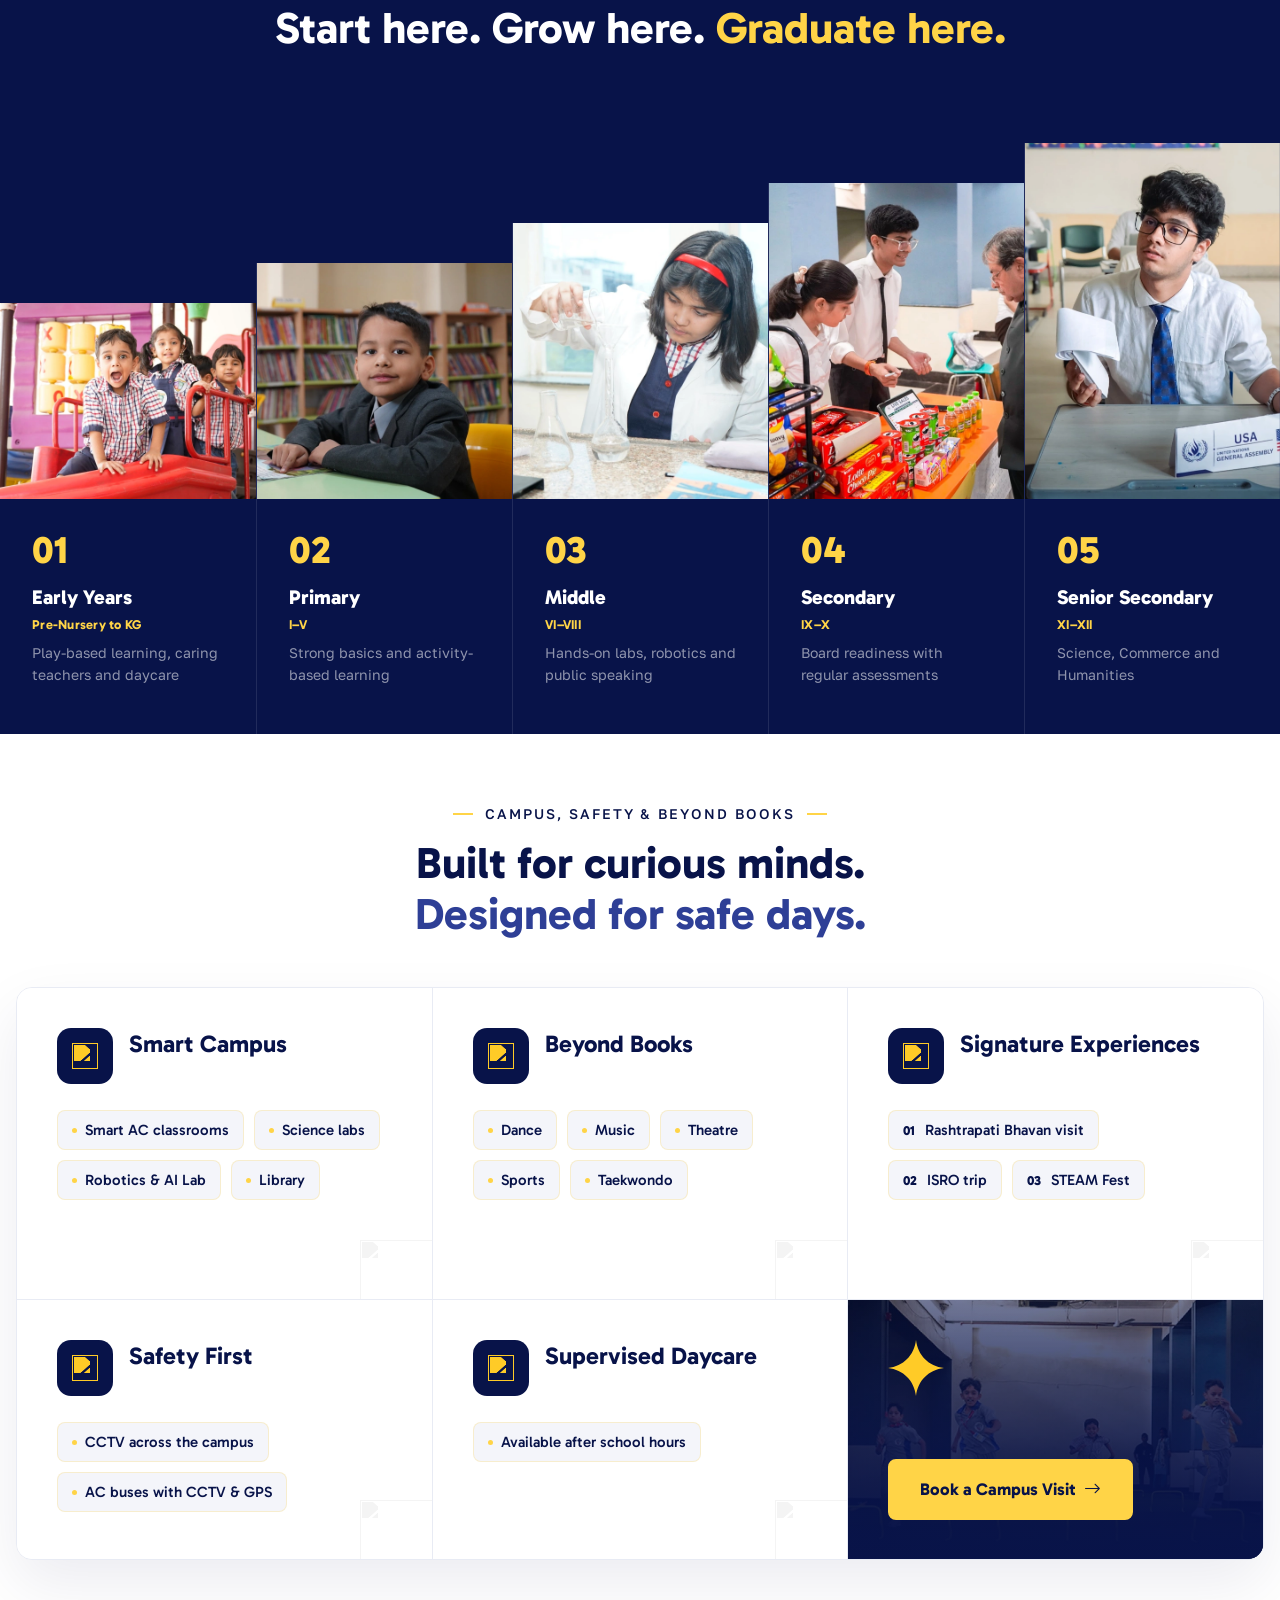
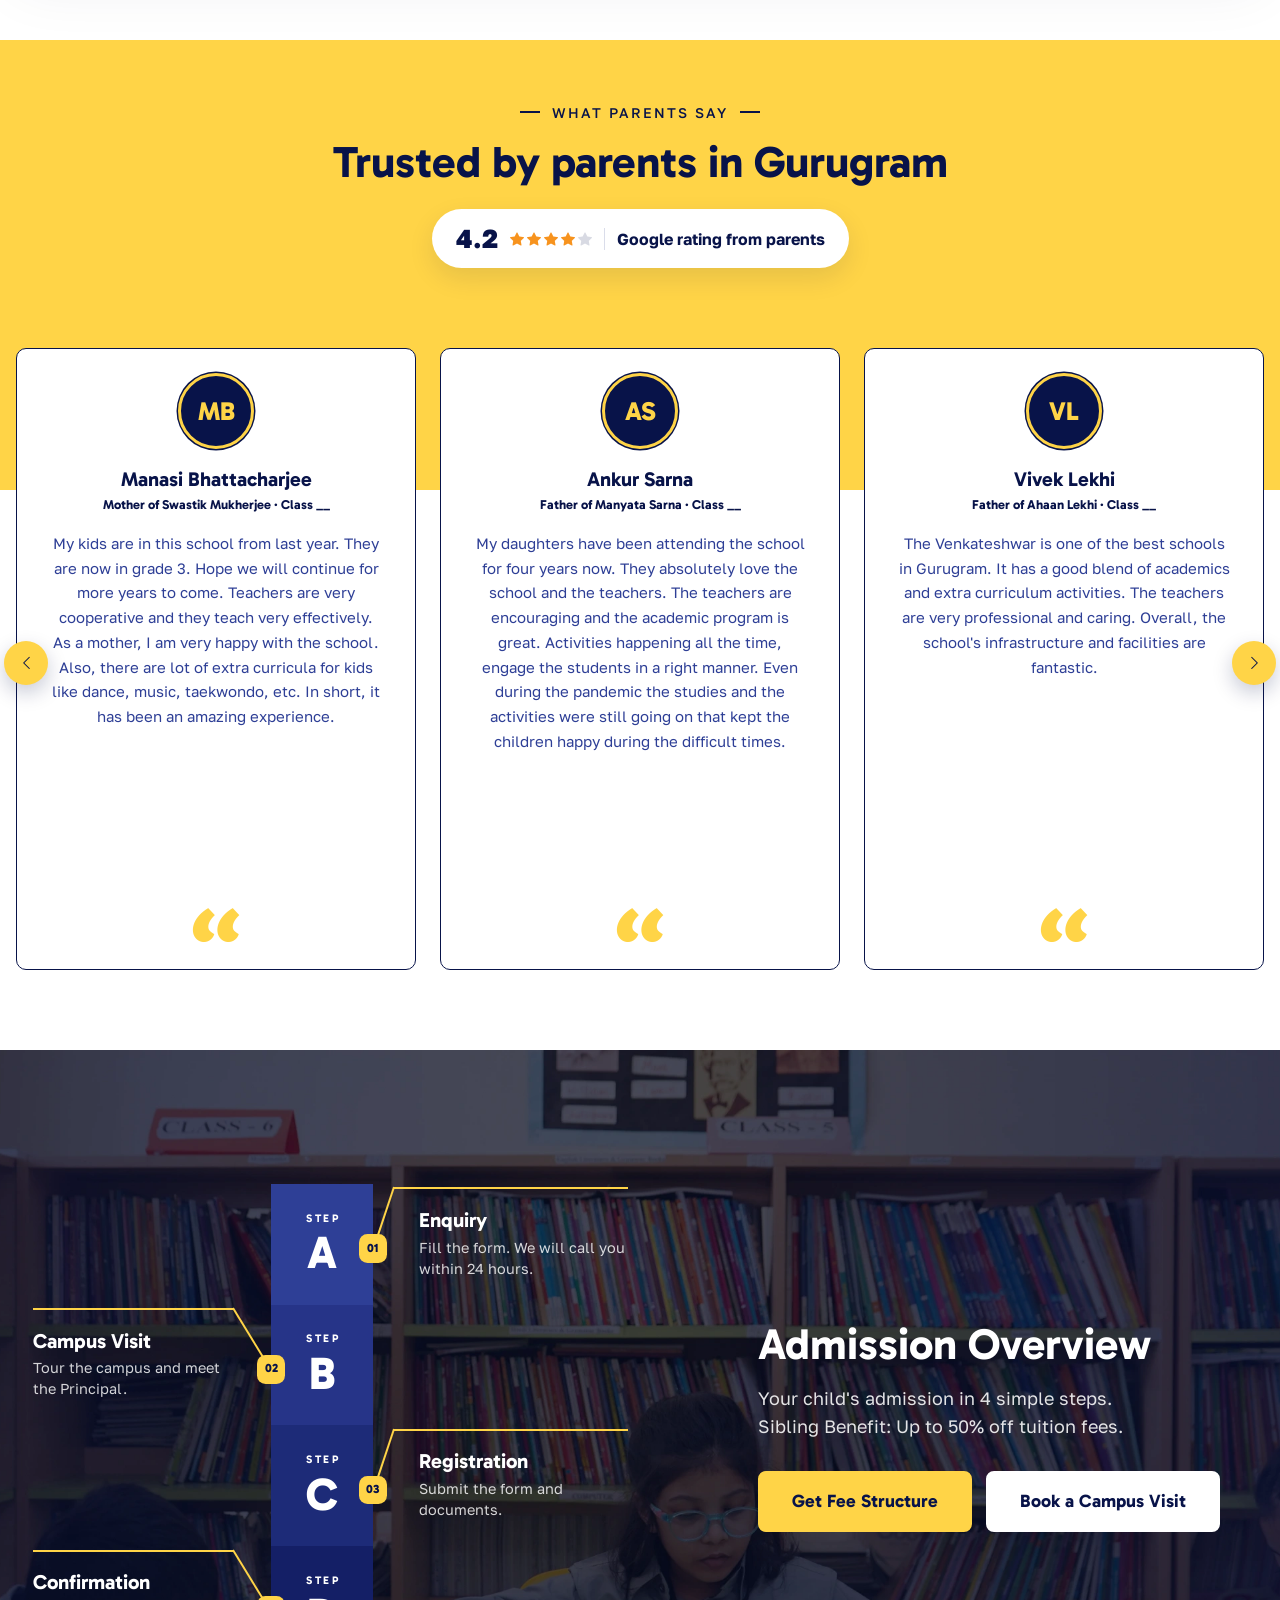
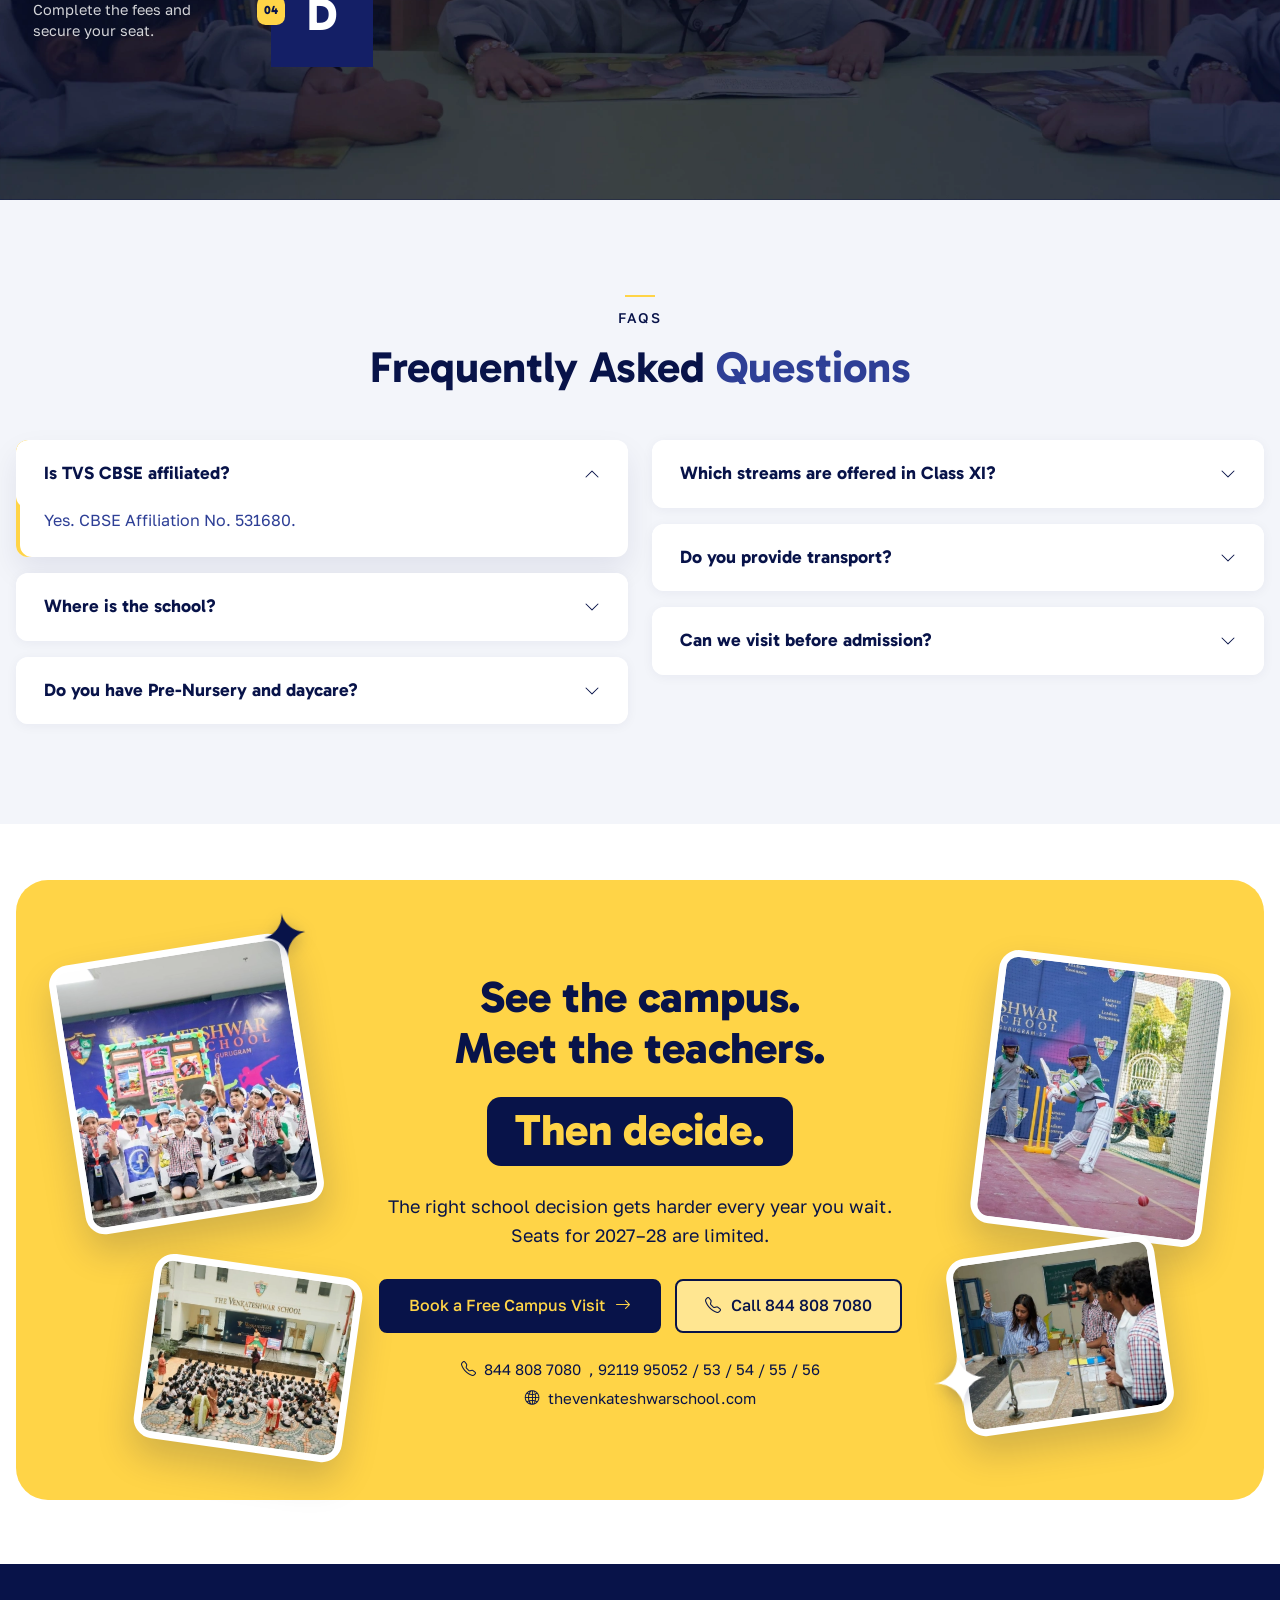
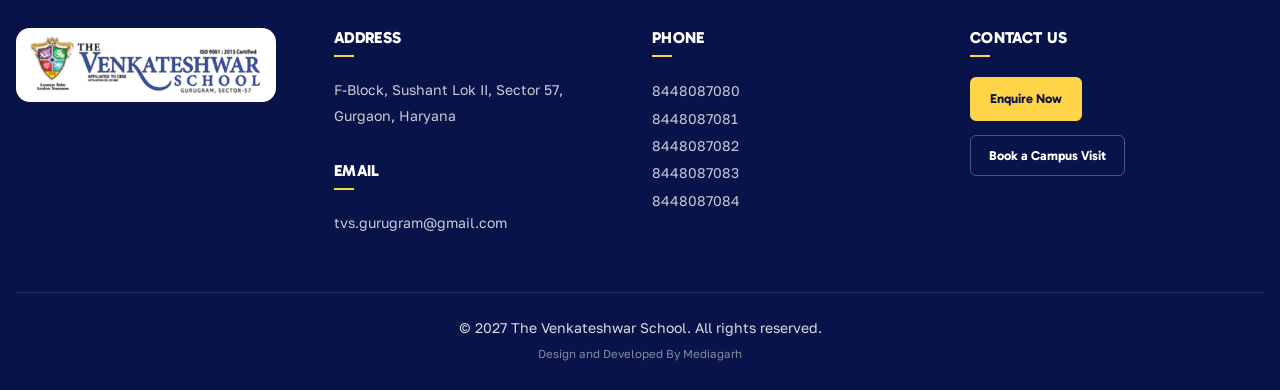
==== commit d5ff8f17: "add new changs" ====
--- a/index.html
+++ b/index.html
@@ -5,43 +5,39 @@
     <meta name="viewport" content="width=device-width, initial-scale=1" />
 
     <!-- ===================== PRIMARY SEO ===================== -->
-    <title>Venkateshwar Global School | Pre-Nursery to Class XII | Delhi</title>
+    <title>The Venkateshwar School | Pre-Nursery to Class XII | Gurugram</title>
     <meta
       name="description"
-      content="Venkateshwar Global School offers holistic CBSE education from Pre-Nursery to Class XII in Delhi. World-class campus, experienced faculty, robotics lab, sports, arts and smart classrooms."
+      content="The Venkateshwar School offers holistic CBSE education from Pre-Nursery to Class XII in Gurugram. World-class campus, experienced faculty, robotics lab, sports, arts and smart classrooms."
     />
-    <meta
-      name="keywords"
-      content="Venkateshwar Global School, CBSE school Delhi, best school Delhi, pre-nursery to class 12, robotics lab school, admission 2025, top school Delhi NCR"
-    />
-    <meta name="author" content="Venkateshwar Global School" />
+    <meta name="author" content="The Venkateshwar School" />
     <meta name="robots" content="index, follow" />
-    <link rel="canonical" href="https://www.venkateshwarglobalschool.com/" />
+    <link rel="canonical" href="https://admission.thevenkateshwarschool.com/" />
 
     <!-- ===================== OPEN GRAPH (Facebook / WhatsApp / LinkedIn) ===================== -->
     <meta property="og:type" content="website" />
-    <meta property="og:site_name" content="Venkateshwar Global School" />
-    <meta property="og:title" content="Venkateshwar Global School | Pre-Nursery to Class XII | Delhi" />
+    <meta property="og:site_name" content="The Venkateshwar School" />
+    <meta property="og:title" content="The Venkateshwar School | Pre-Nursery to Class XII | Gurugram" />
     <meta
       property="og:description"
       content="Give your child the best start. Holistic CBSE education, world-class campus and caring teachers — Pre-Nursery to Class XII."
     />
-    <meta property="og:url" content="https://www.venkateshwarglobalschool.com/" />
-    <meta property="og:image" content="https://www.venkateshwarglobalschool.com/images/og-image.jpg" />
+    <meta property="og:url" content="https://admission.thevenkateshwarschool.com/" />
+    <meta property="og:image" content="https://admission.thevenkateshwarschool.com/images/og-image.jpg" />
     <meta property="og:image:width" content="1200" />
     <meta property="og:image:height" content="630" />
-    <meta property="og:image:alt" content="Venkateshwar Global School campus" />
+    <meta property="og:image:alt" content="The Venkateshwar School campus" />
     <meta property="og:locale" content="en_IN" />
 
     <!-- ===================== TWITTER CARD ===================== -->
     <meta name="twitter:card" content="summary_large_image" />
-    <meta name="twitter:title" content="Venkateshwar Global School | Pre-Nursery to Class XII | Delhi" />
+    <meta name="twitter:title" content="The Venkateshwar School | Pre-Nursery to Class XII | Gurugram" />
     <meta
       name="twitter:description"
       content="Give your child the best start. Holistic CBSE education, world-class campus and caring teachers — Pre-Nursery to Class XII."
     />
-    <meta name="twitter:image" content="https://www.venkateshwarglobalschool.com/images/og-image.jpg" />
-    <meta name="twitter:image:alt" content="Venkateshwar Global School campus" />
+    <meta name="twitter:image" content="https://admission.thevenkateshwarschool.com/images/og-image.jpg" />
+    <meta name="twitter:image:alt" content="The Venkateshwar School campus" />
 
     <!-- ===================== FAVICON ===================== -->
     <link rel="icon" type="image/x-icon" href="images/favicon.ico" />
@@ -51,28 +47,7 @@
     <!-- ===================== THEME & APP META ===================== -->
     <meta name="theme-color" content="#081349" />
     <meta name="msapplication-TileColor" content="#081349" />
-    <meta name="application-name" content="Venkateshwar Global School" />
-
-    <!-- ===================== STRUCTURED DATA (JSON-LD) ===================== -->
-    <script type="application/ld+json">
-      {
-        "@context": "https://schema.org",
-        "@type": "School",
-        "name": "Venkateshwar Global School",
-        "description": "Holistic CBSE education from Pre-Nursery to Class XII in Delhi with world-class campus, experienced faculty and modern facilities.",
-        "url": "https://www.venkateshwarglobalschool.com/",
-        "logo": "https://www.venkateshwarglobalschool.com/images/logo.svg",
-        "image": "https://www.venkateshwarglobalschool.com/images/og-image.jpg",
-        "address": {
-          "@type": "PostalAddress",
-          "addressLocality": "Delhi",
-          "addressRegion": "Delhi",
-          "addressCountry": "IN"
-        },
-        "telephone": "+918448087080",
-        "sameAs": []
-      }
-    </script>
+    <meta name="application-name" content="The Venkateshwar School" />
 
     <link href="https://cdn.jsdelivr.net/npm/bootstrap@5.3.3/dist/css/bootstrap.min.css" rel="stylesheet" />
     <link href="https://cdn.jsdelivr.net/npm/bootstrap-icons@1.11.3/font/bootstrap-icons.min.css" rel="stylesheet" />
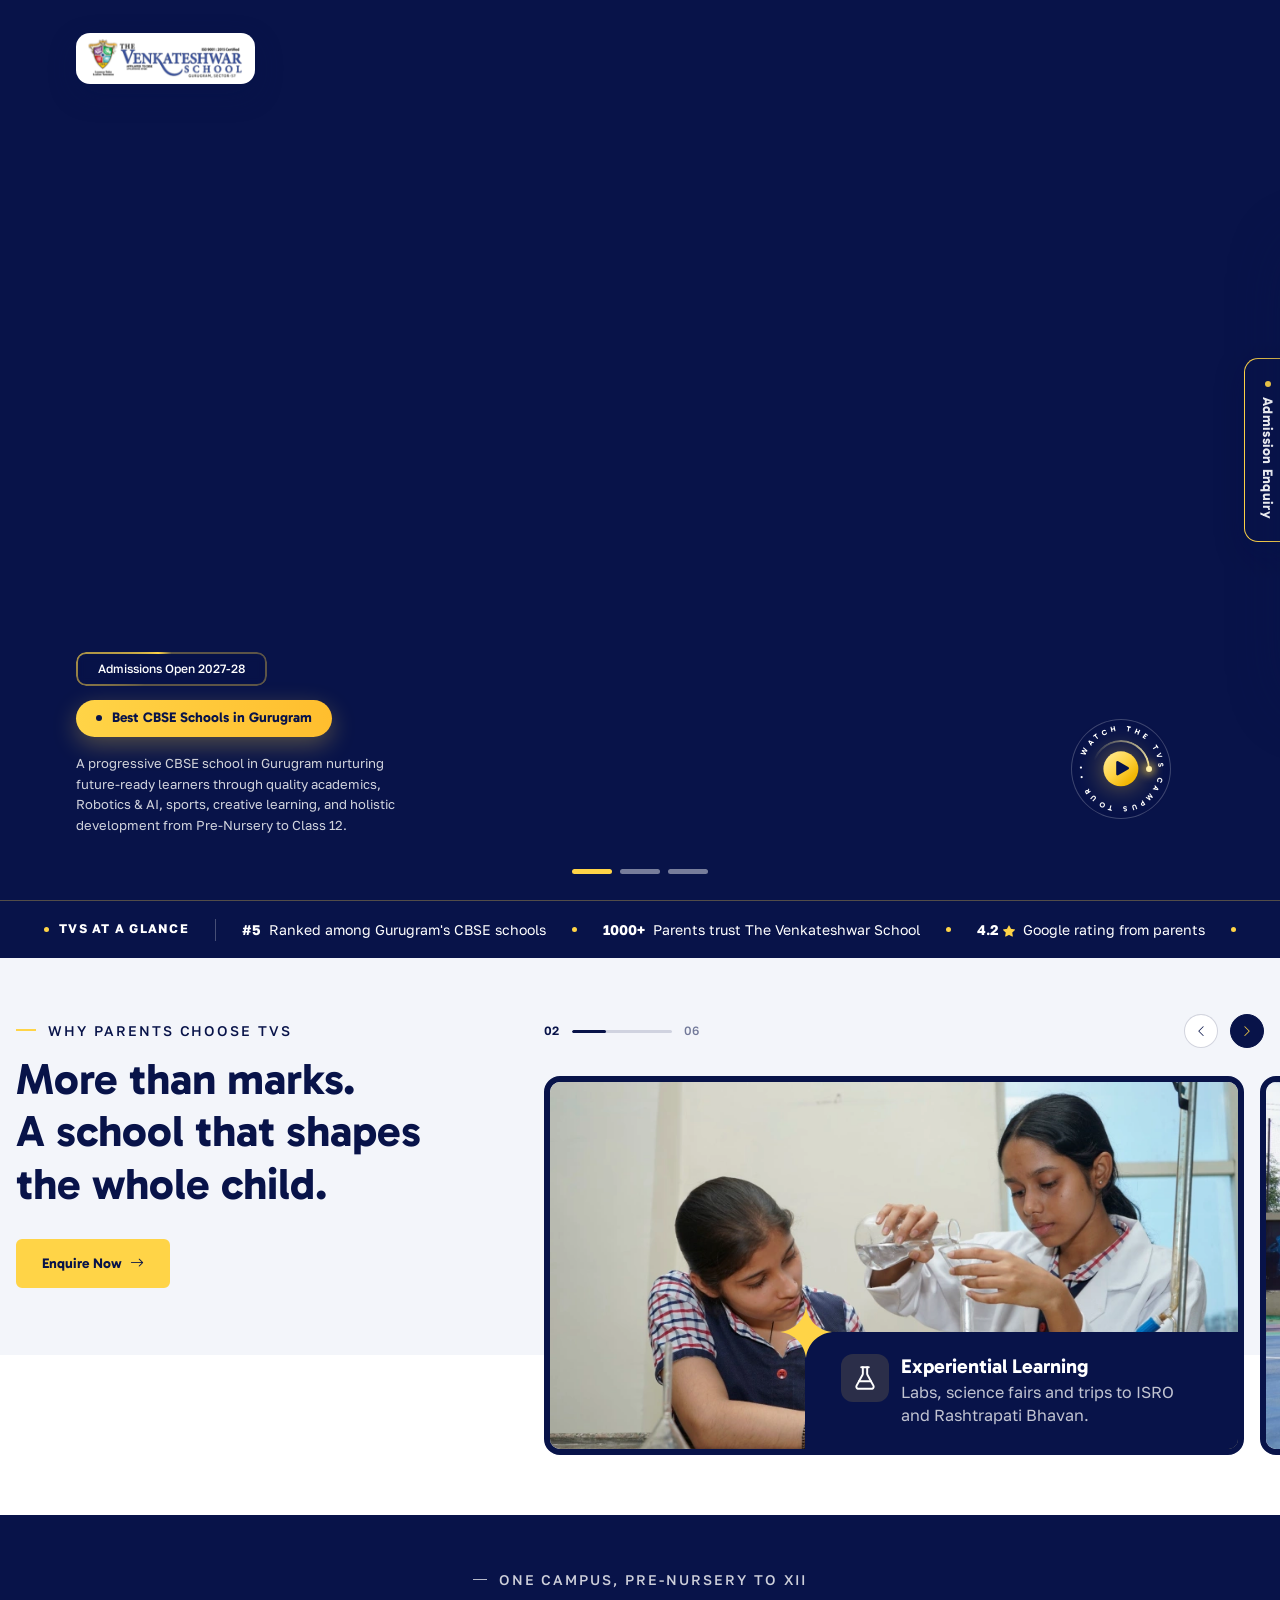
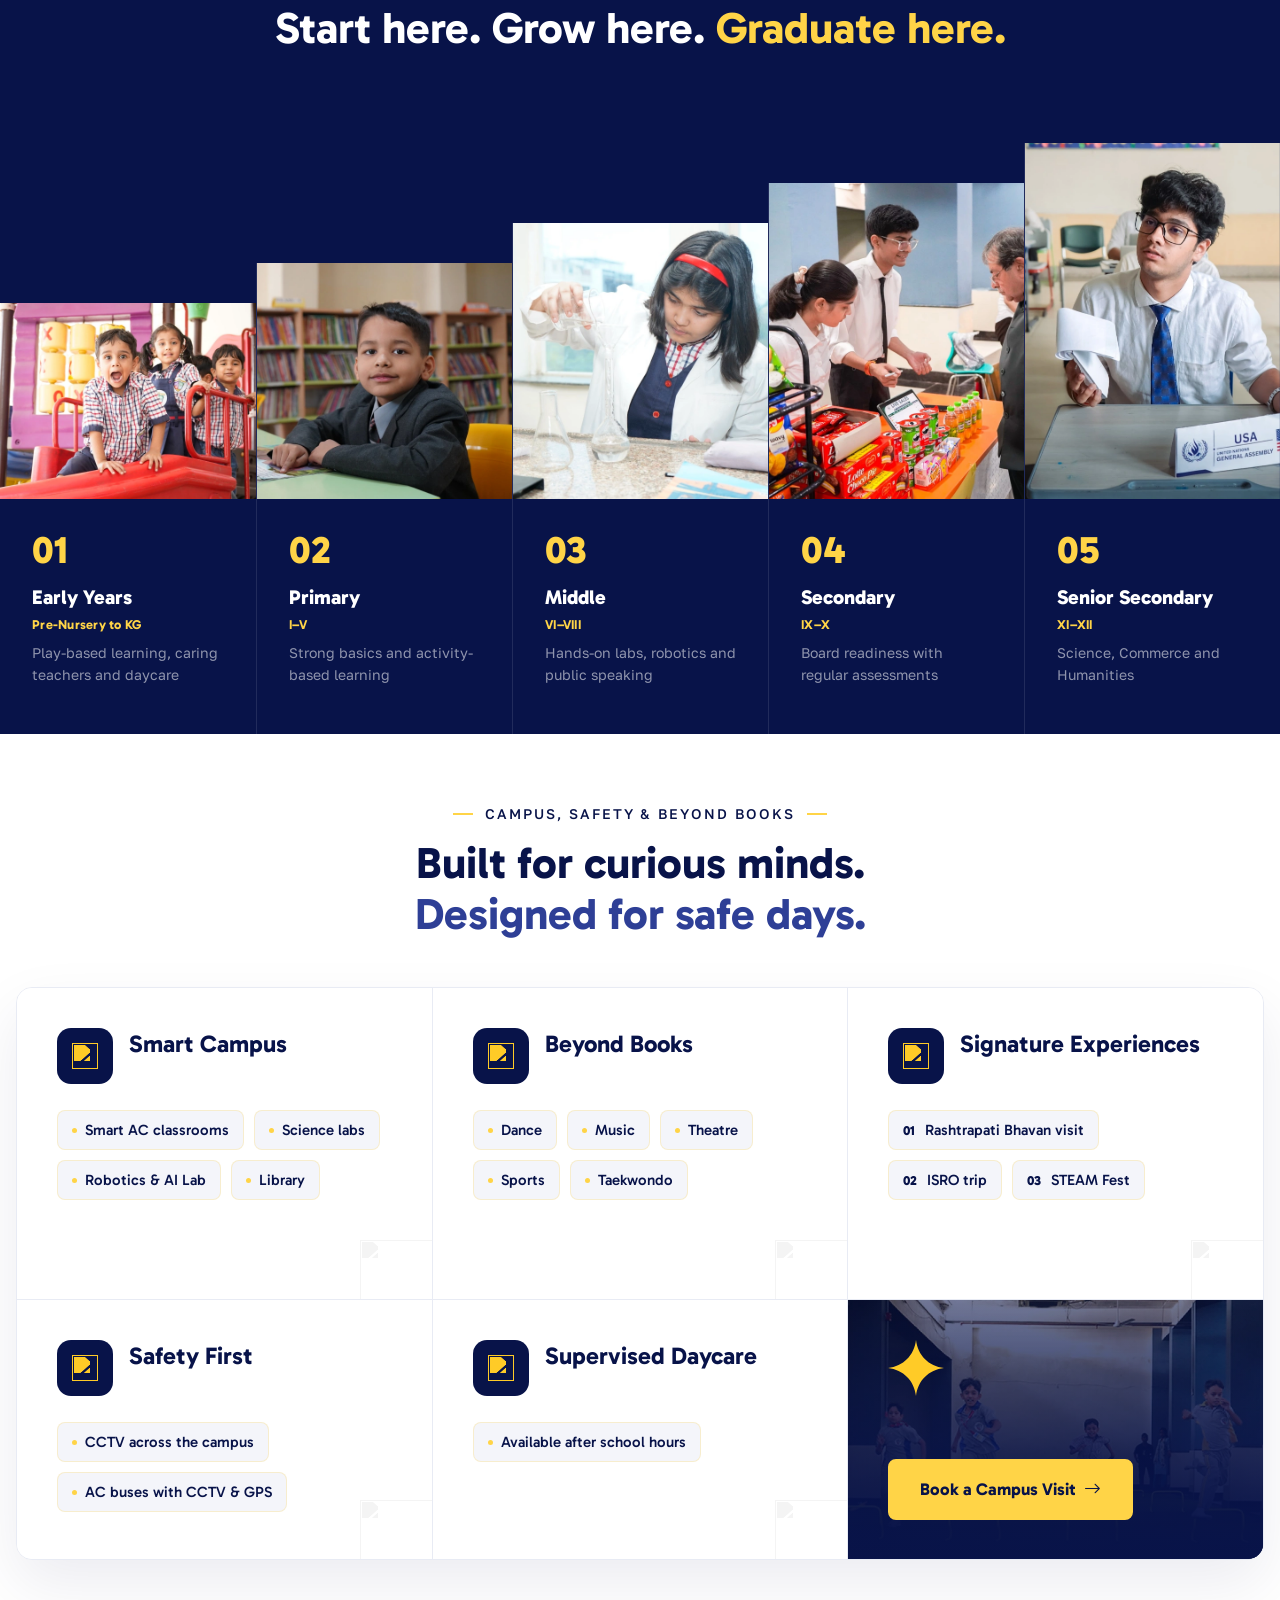
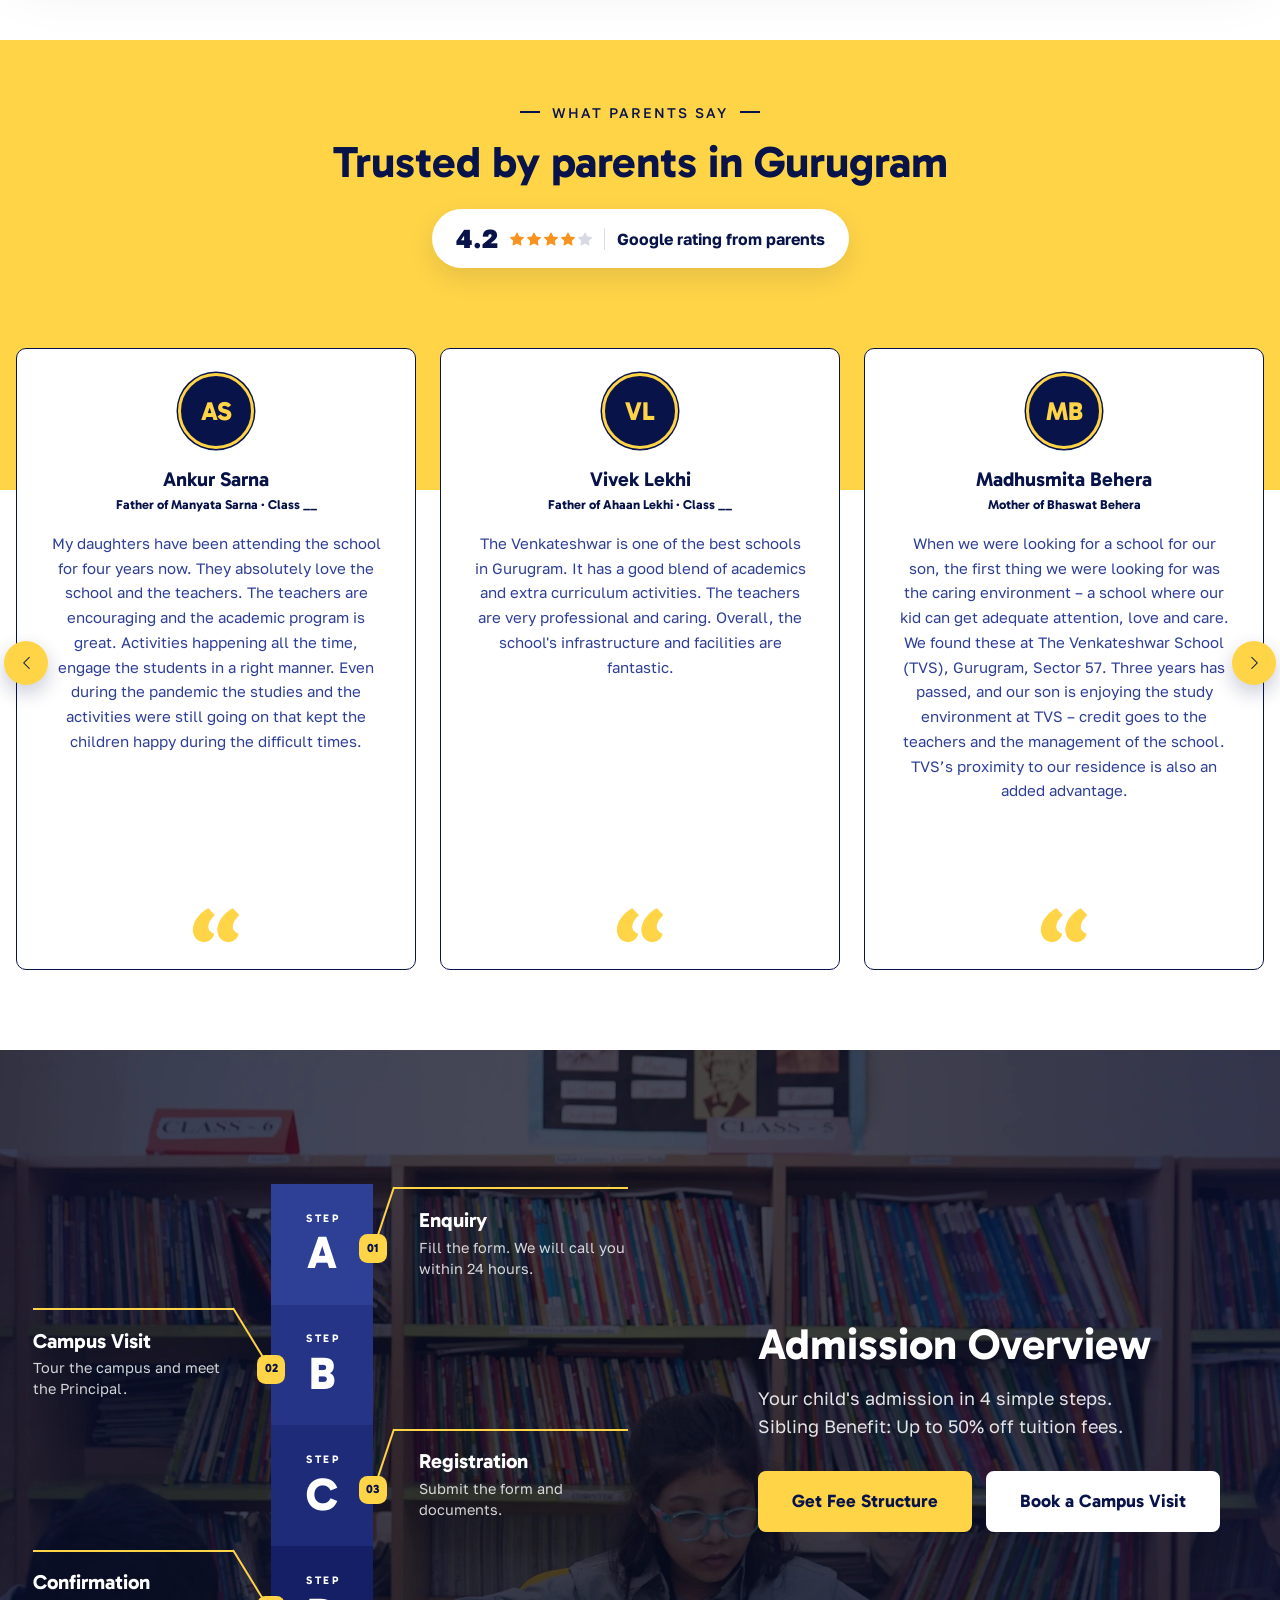
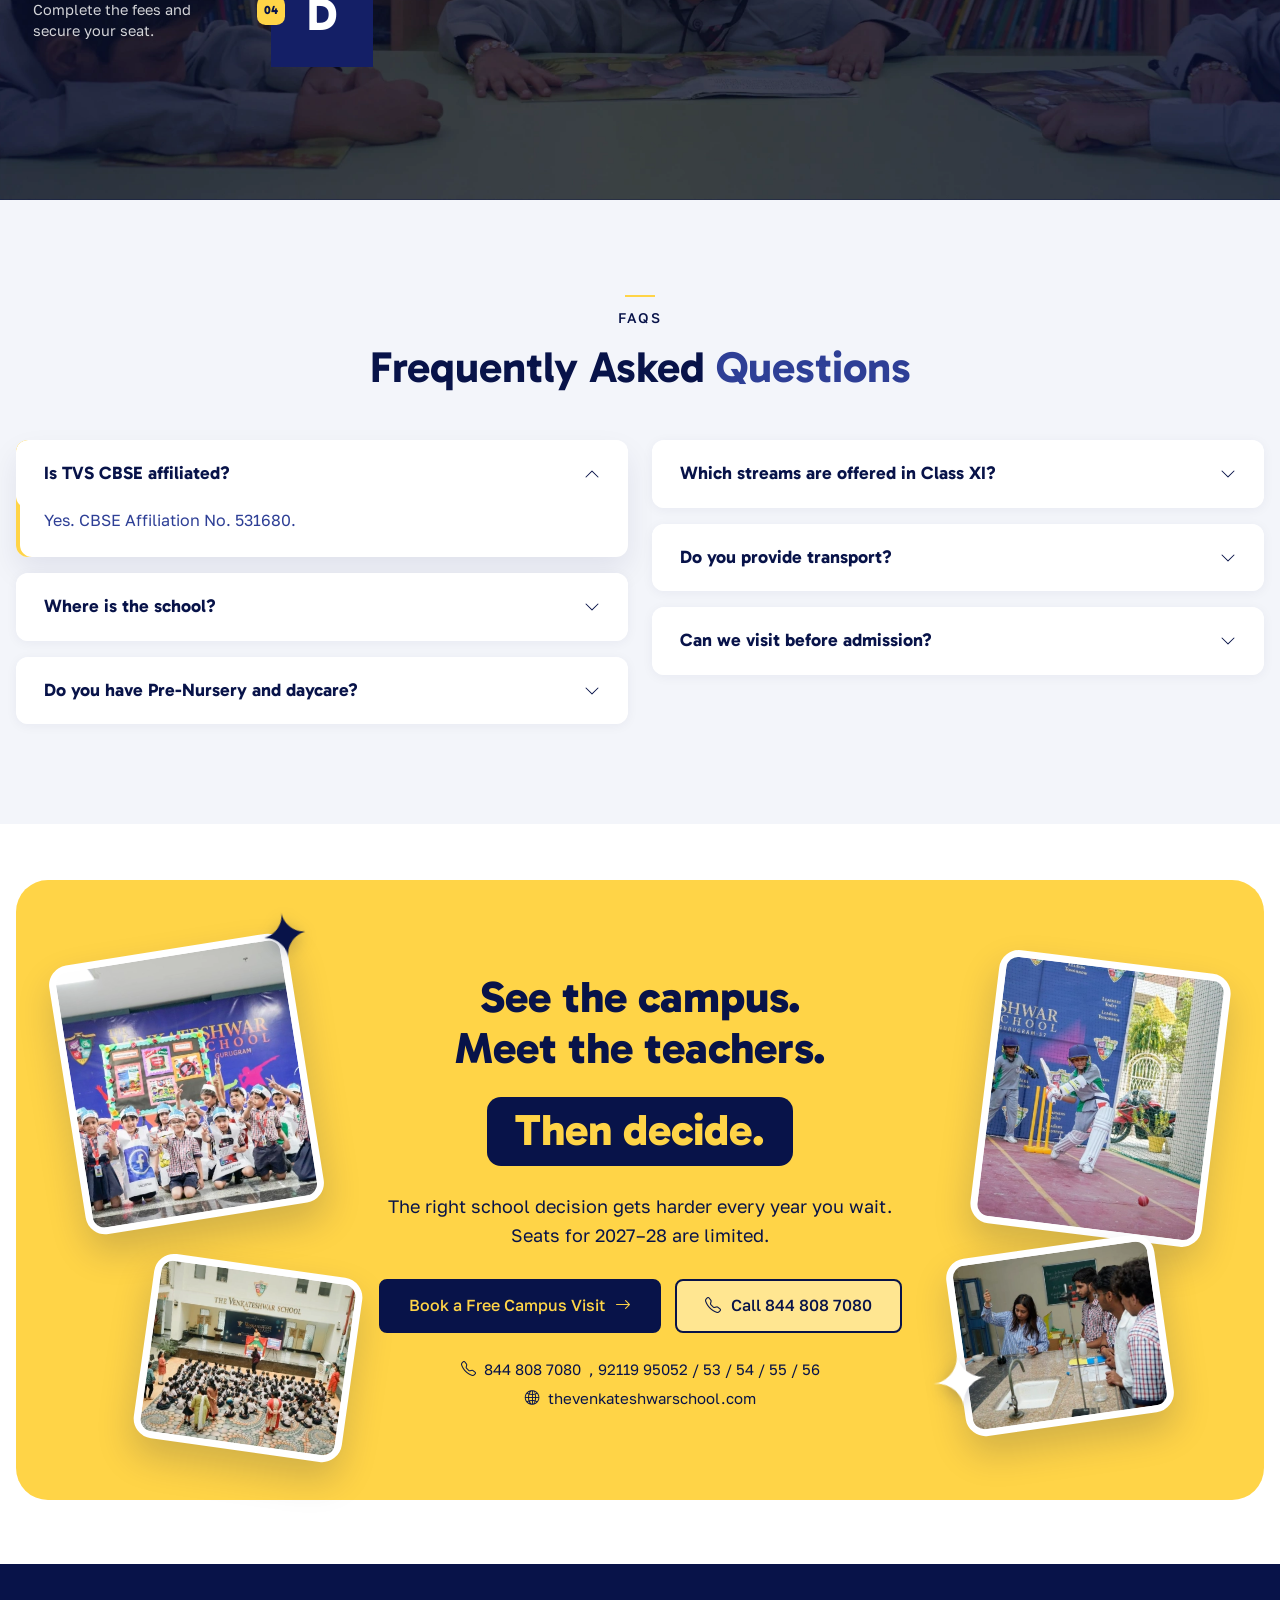
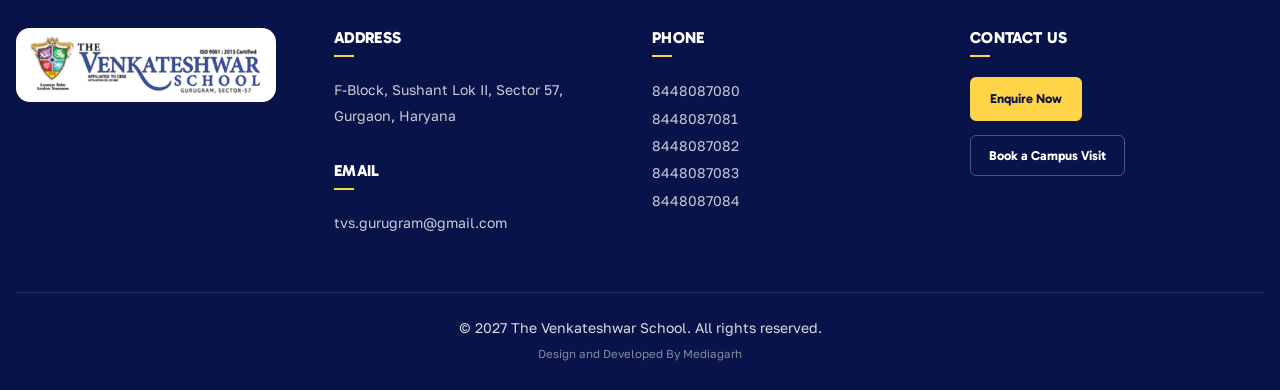
==== commit 6d98ce5f: "add new changes" ====
--- a/index.html
+++ b/index.html
@@ -1174,7 +1174,7 @@
 
           /* redirect to thank-you page with URL params */
           const p = new URLSearchParams({ name, email, mobile: phone });
-          window.location.href = 'thank-you.html?' + p.toString();
+          window.location.href = 'thank-you?' + p.toString();
         });
       })();
     </script>
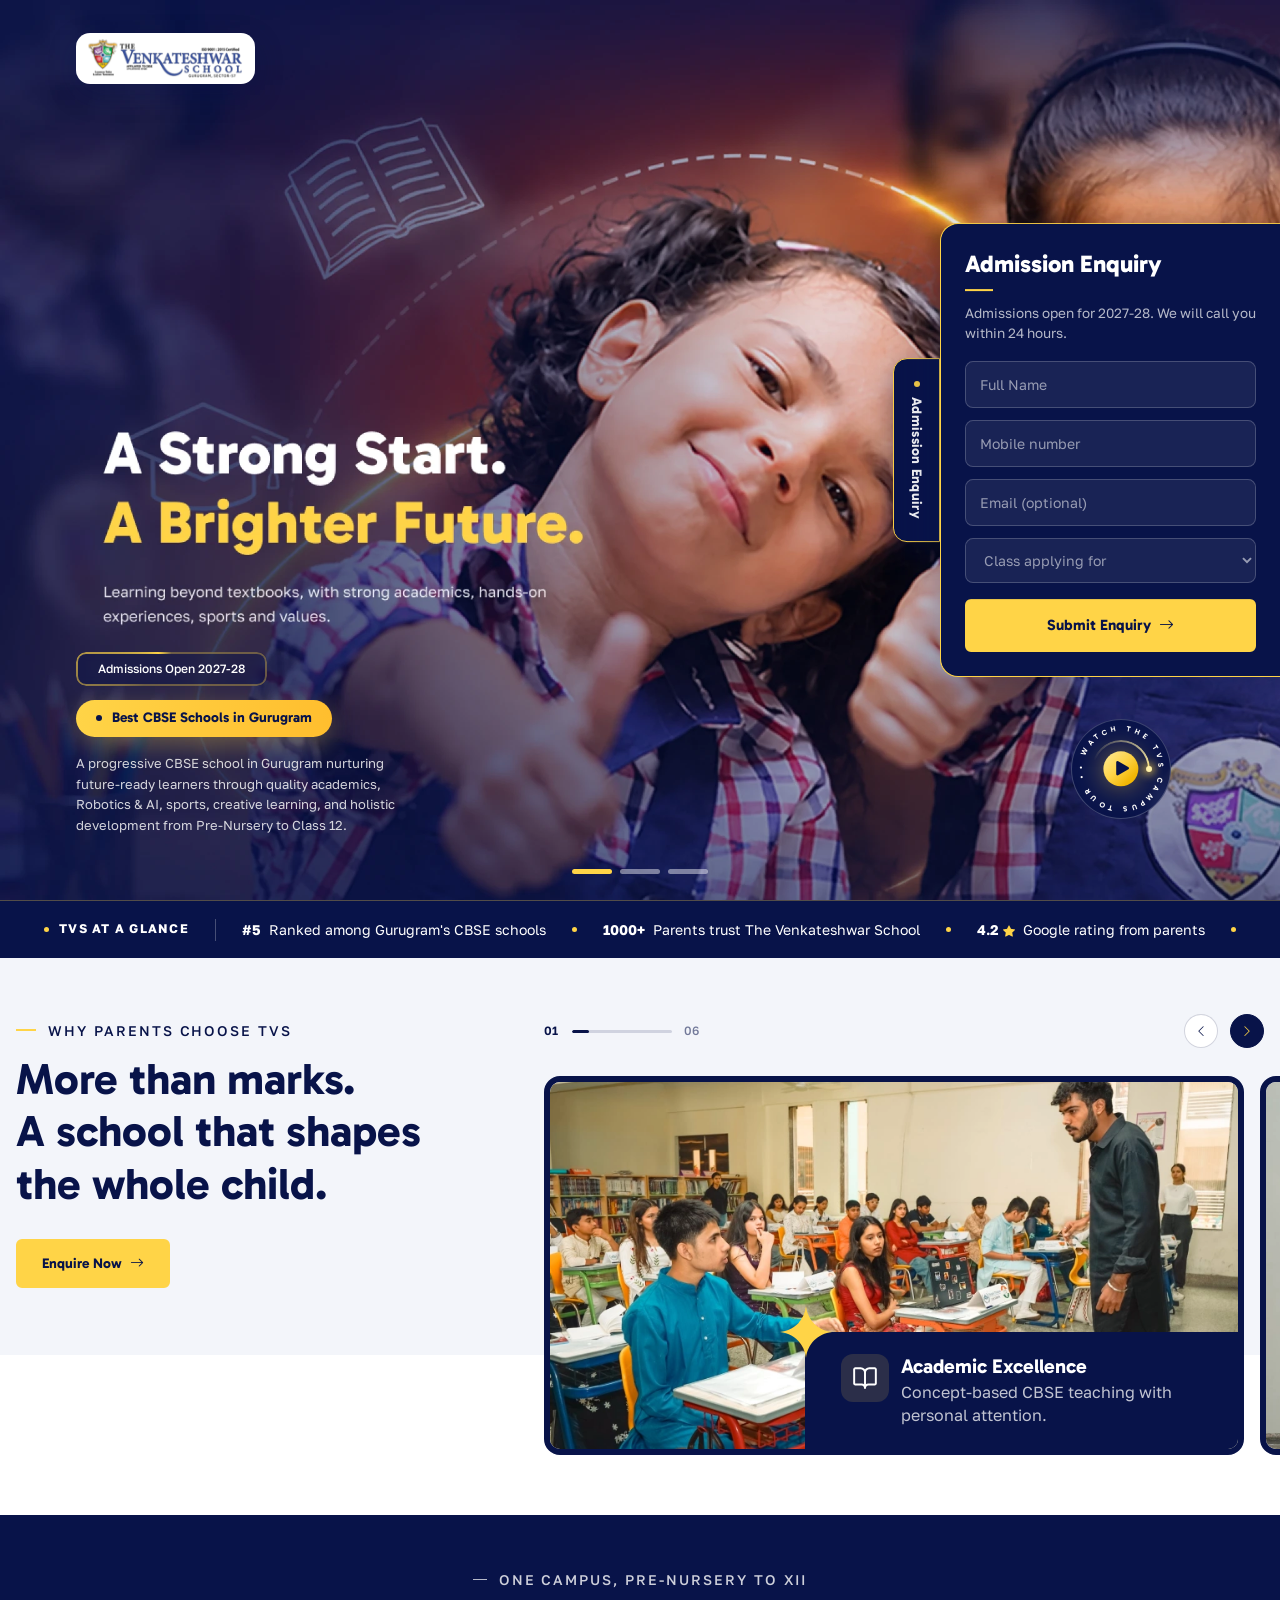
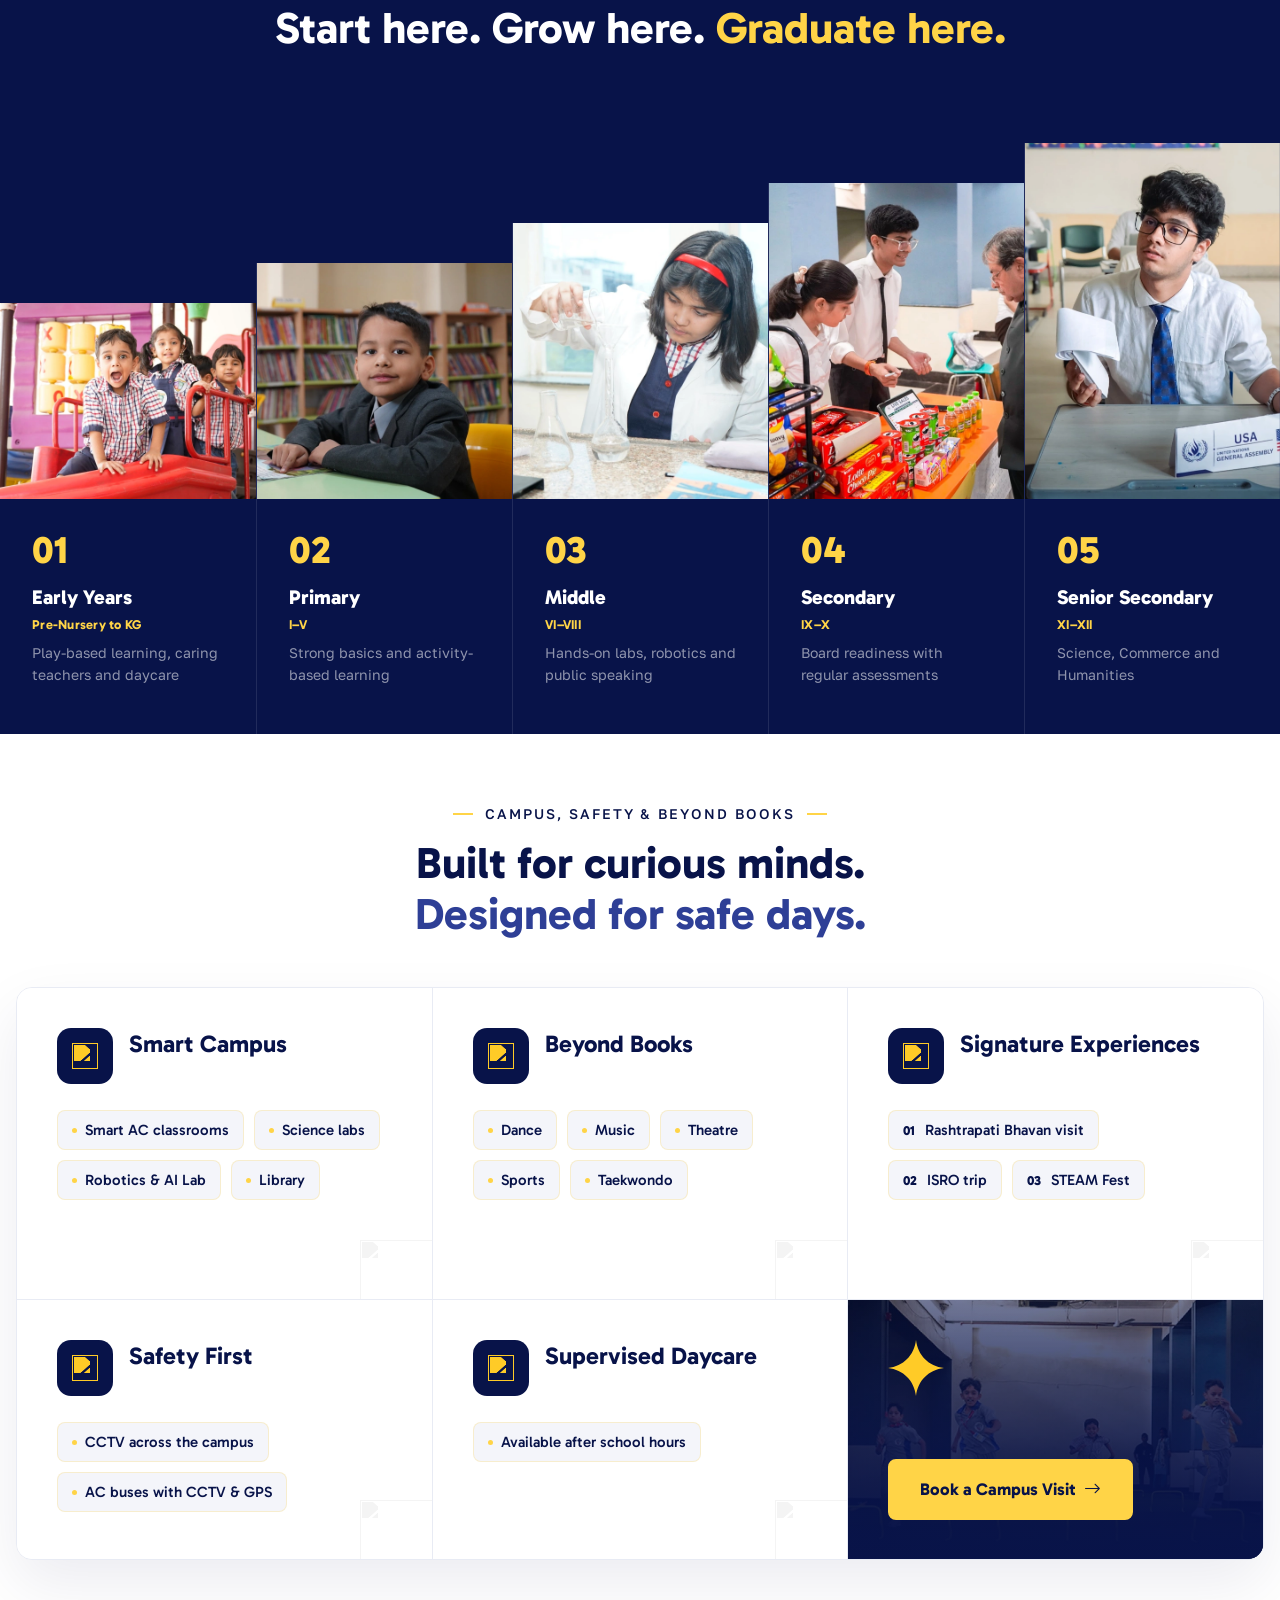
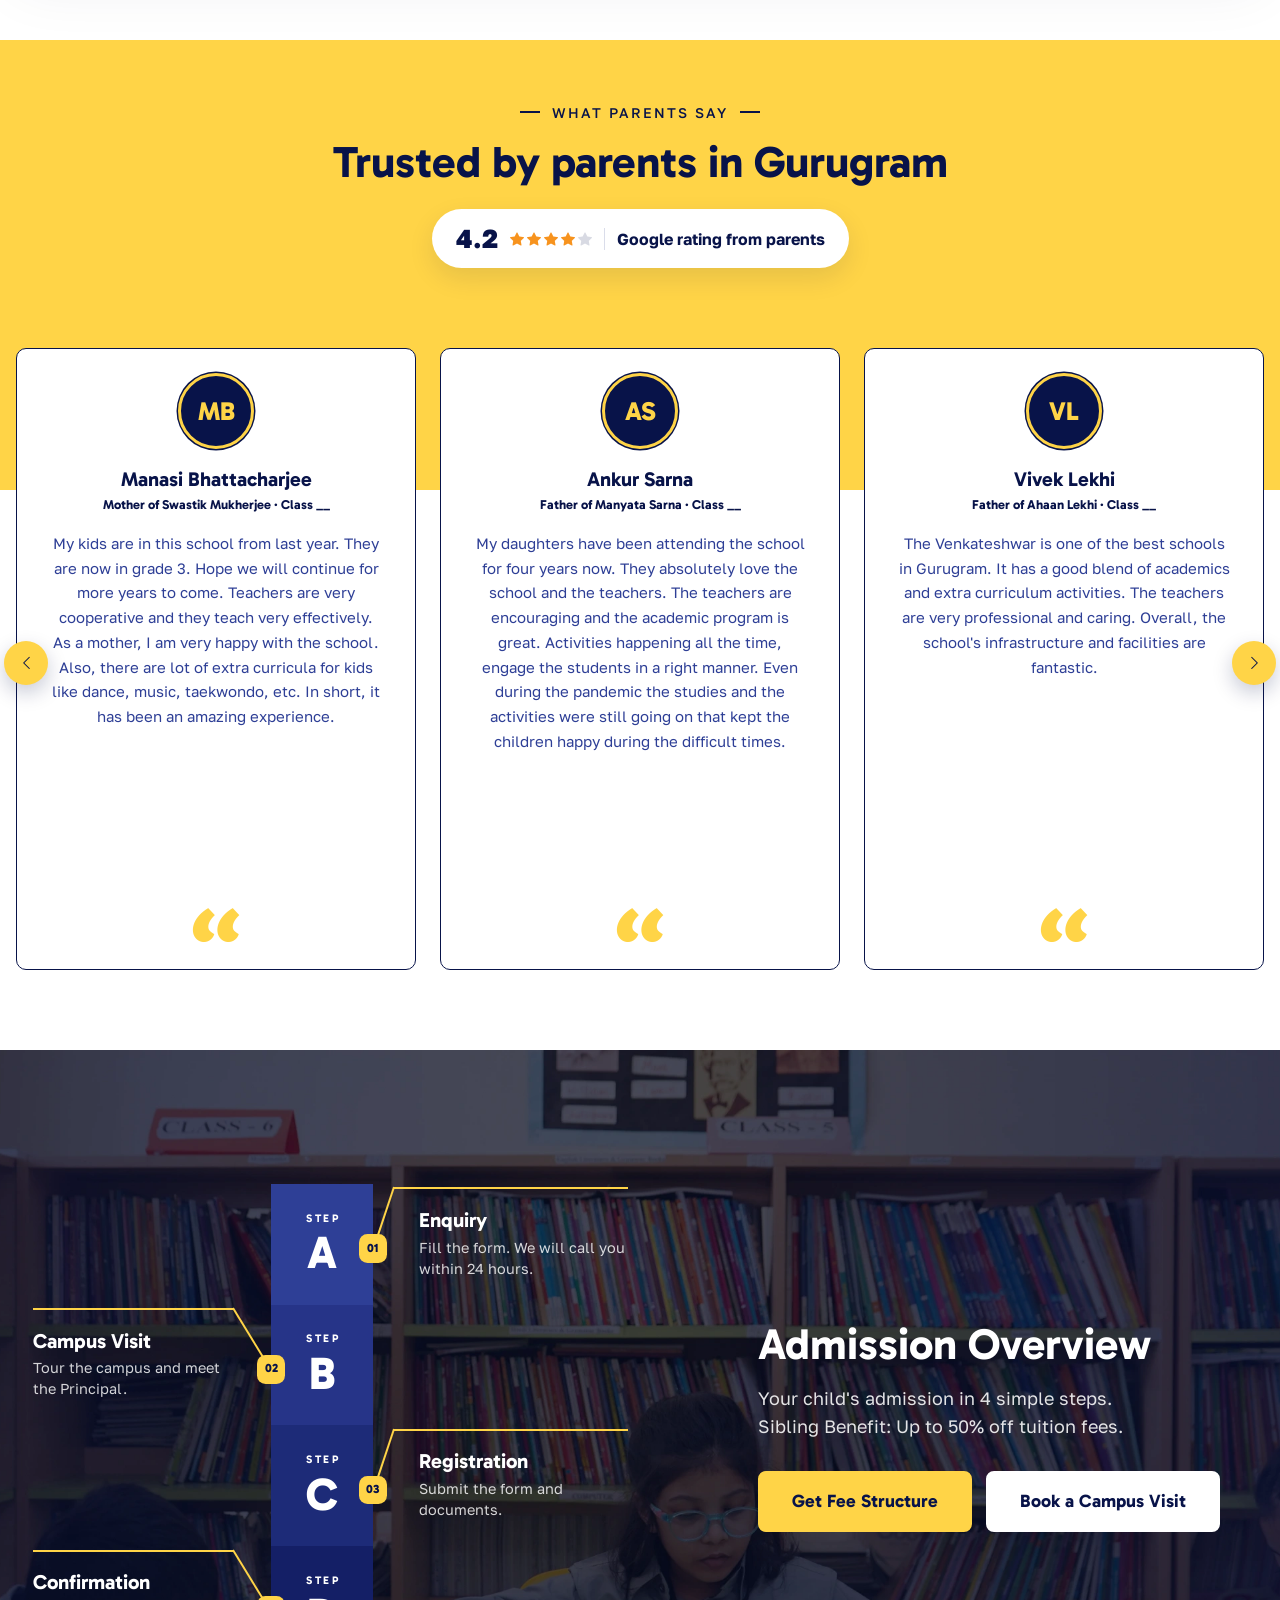
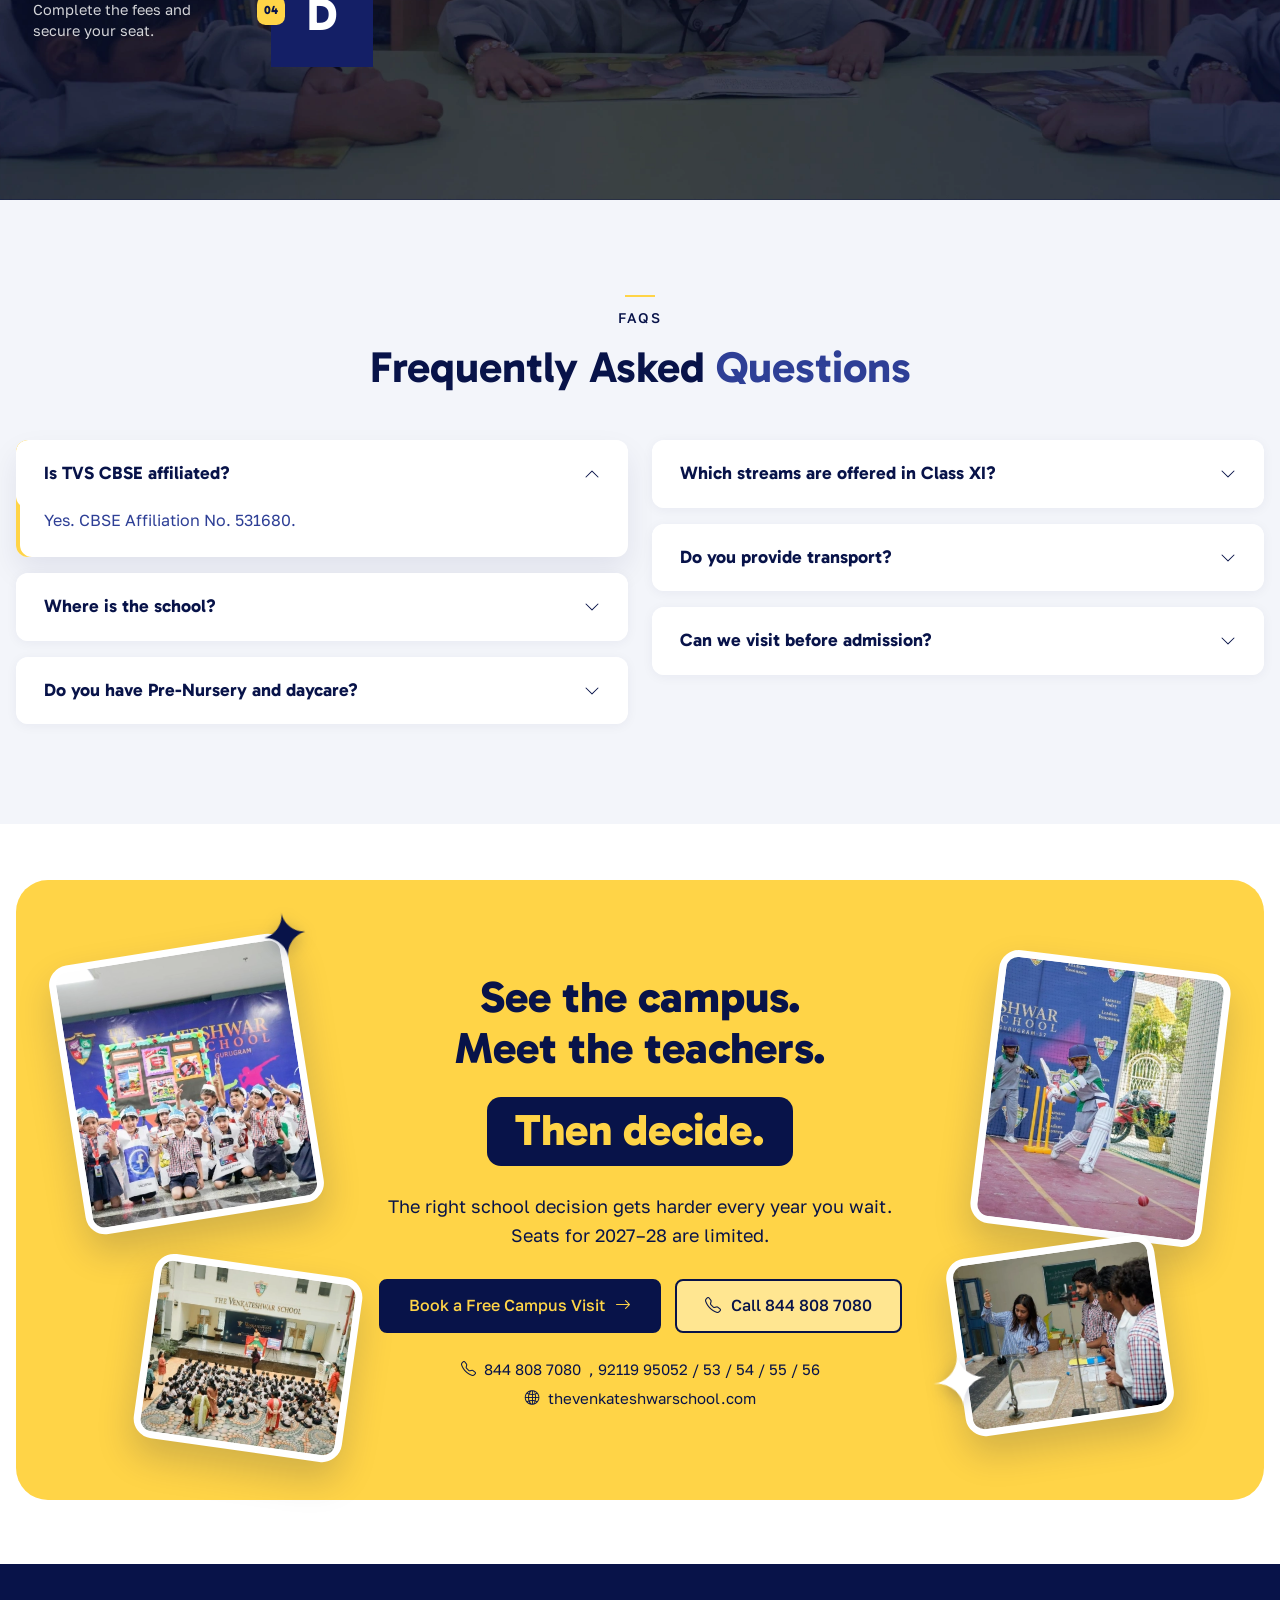
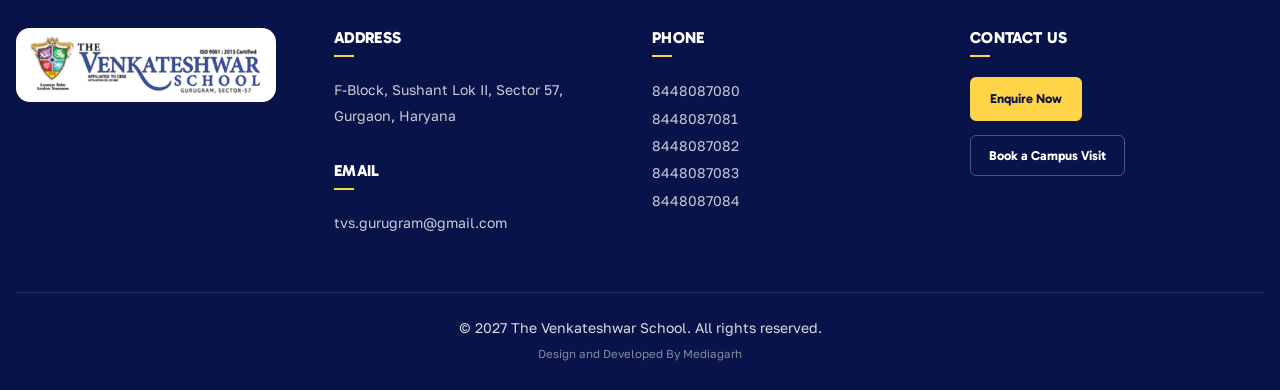
==== commit 46c248f9: "add  new changes" ====
--- a/index.html
+++ b/index.html
@@ -1135,13 +1135,18 @@
         desktop.addEventListener('change', () => setOpen(desktop.matches ? isOpen : false));
         setOpen(false);
 
-        /* ── Enquiry form → Google Sheet via Apps Script ── */
-        const APPSCRIPT_URL =
-          'https://script.google.com/macros/s/AKfycbxrUD2CHBkBwyDMKIqm7jSrh4i-ko1hJh__mT_-hO6Q7NNfVAYuH8CuYEtcqJeITDkqgg/exec';
+        /* ── Enquiry form → CRM API ── */
+        const CRM_URL = 'https://crm.mediagarh.com/CRM/api/leads/create';
+        const CRM_KEY = 'b62d20f5cd5e82d3ee1cfe7fc85cccbbe43db37e36830923557c912602afe023';
 
         const form = document.getElementById('enqForm');
         const msg = document.getElementById('enqMsg');
         const submit = form.querySelector('.enq-submit');
+
+        /* ── read UTM params from the current URL ── */
+        function getUtm(key) {
+          return new URLSearchParams(window.location.search).get(key) || '';
+        }
 
         form.addEventListener('submit', async (e) => {
           e.preventDefault();
@@ -1155,21 +1160,56 @@
           submit.disabled = true;
           submit.innerHTML = '<span class="spinner-border spinner-border-sm me-2" role="status"></span>Submitting…';
 
+          const payload = {
+            form_id: 82,
+            first_name: name,
+            last_name: '',
+            email: email,
+            phone: phone,
+            utm_source: getUtm('utm_source'),
+            utm_medium: getUtm('utm_medium'),
+            utm_campaign: getUtm('utm_campaign'),
+            landing_url: window.location.href,
+            referrer_url: document.referrer || '',
+            custom_fields: {
+              field_field_1795086449116_0gt1p: {
+                label: 'Full Name',
+                type: 'text',
+                value: name,
+                map_to: 'first_name',
+              },
+              field_field_1795086588766_r8ic6: {
+                label: 'Phone Number',
+                type: 'phone',
+                value: phone,
+                map_to: 'phone_number',
+              },
+              field_field_1795086533496_yooyh: {
+                label: 'Email Address',
+                type: 'email',
+                value: email,
+                map_to: 'email',
+              },
+              field_field_1795086666198_g7es4: {
+                label: 'Class',
+                type: 'select',
+                value: cls,
+                map_to: 'class',
+              },
+            },
+          };
+
           try {
-            await fetch(APPSCRIPT_URL, {
+            await fetch(CRM_URL, {
               method: 'POST',
-              mode: 'no-cors' /* Apps Script requires no-cors */,
-              headers: { 'Content-Type': 'application/json' },
-              body: JSON.stringify({
-                name,
-                email,
-                mobile: phone,
-                class: cls,
-                pageUrl: window.location.href,
-              }),
+              headers: {
+                'Content-Type': 'application/json',
+                'X-Api-Key': CRM_KEY,
+              },
+              body: JSON.stringify(payload),
             });
           } catch (_) {
-            /* no-cors fetch always resolves — network errors are silent */
+            /* network errors are silent — redirect regardless */
           }
 
           /* redirect to thank-you page with URL params */
